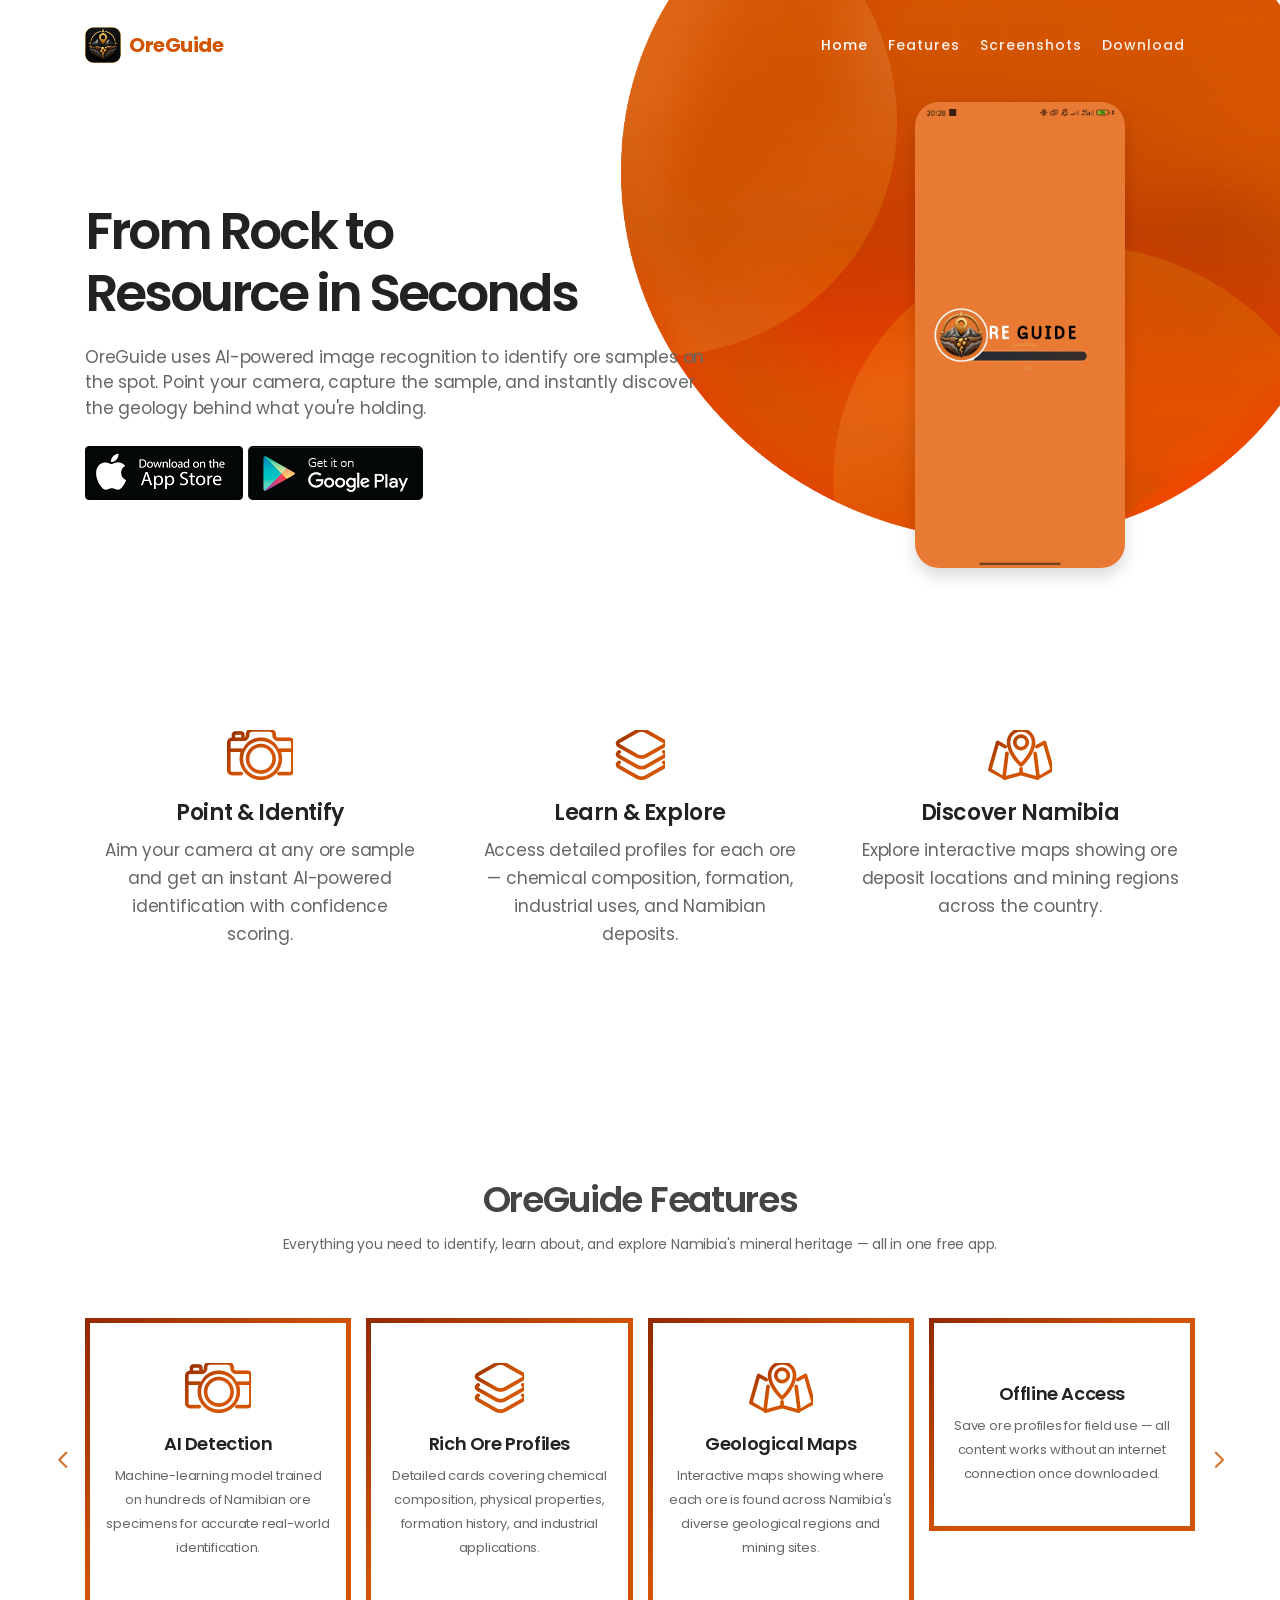
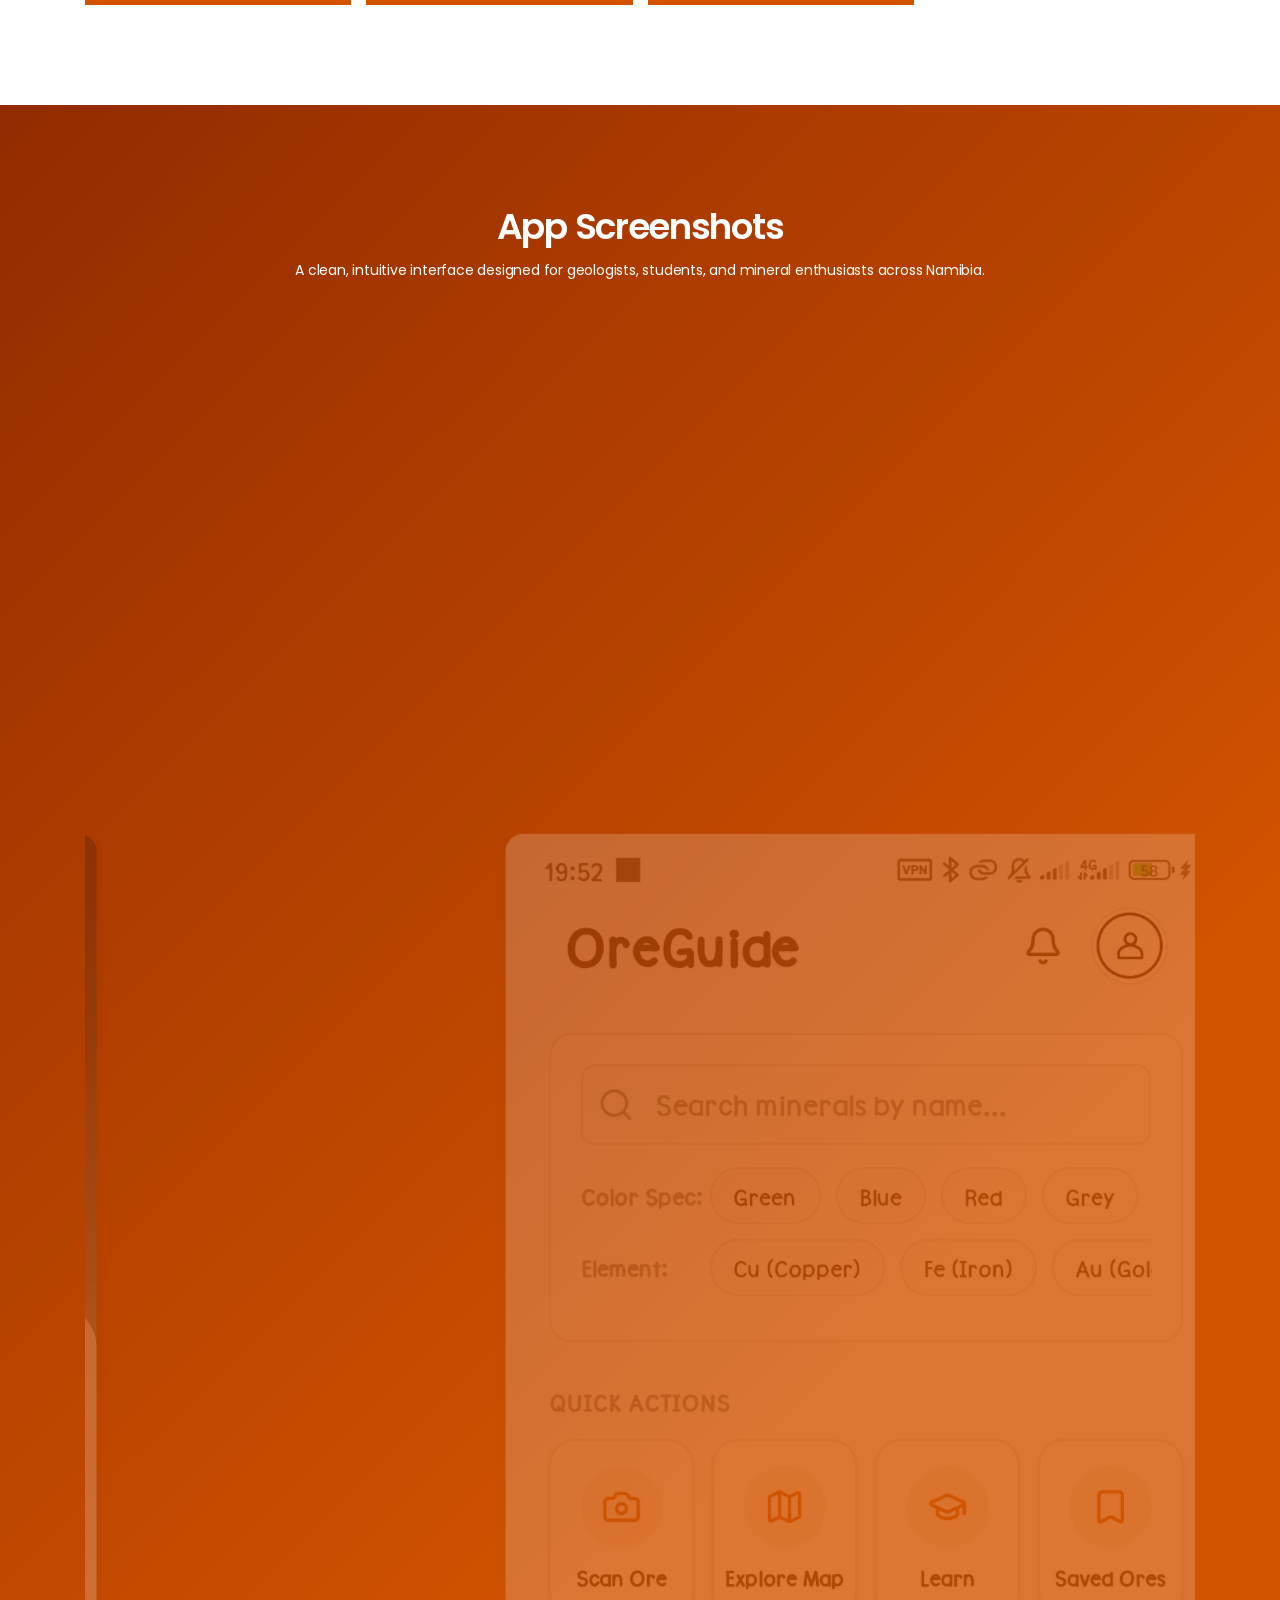
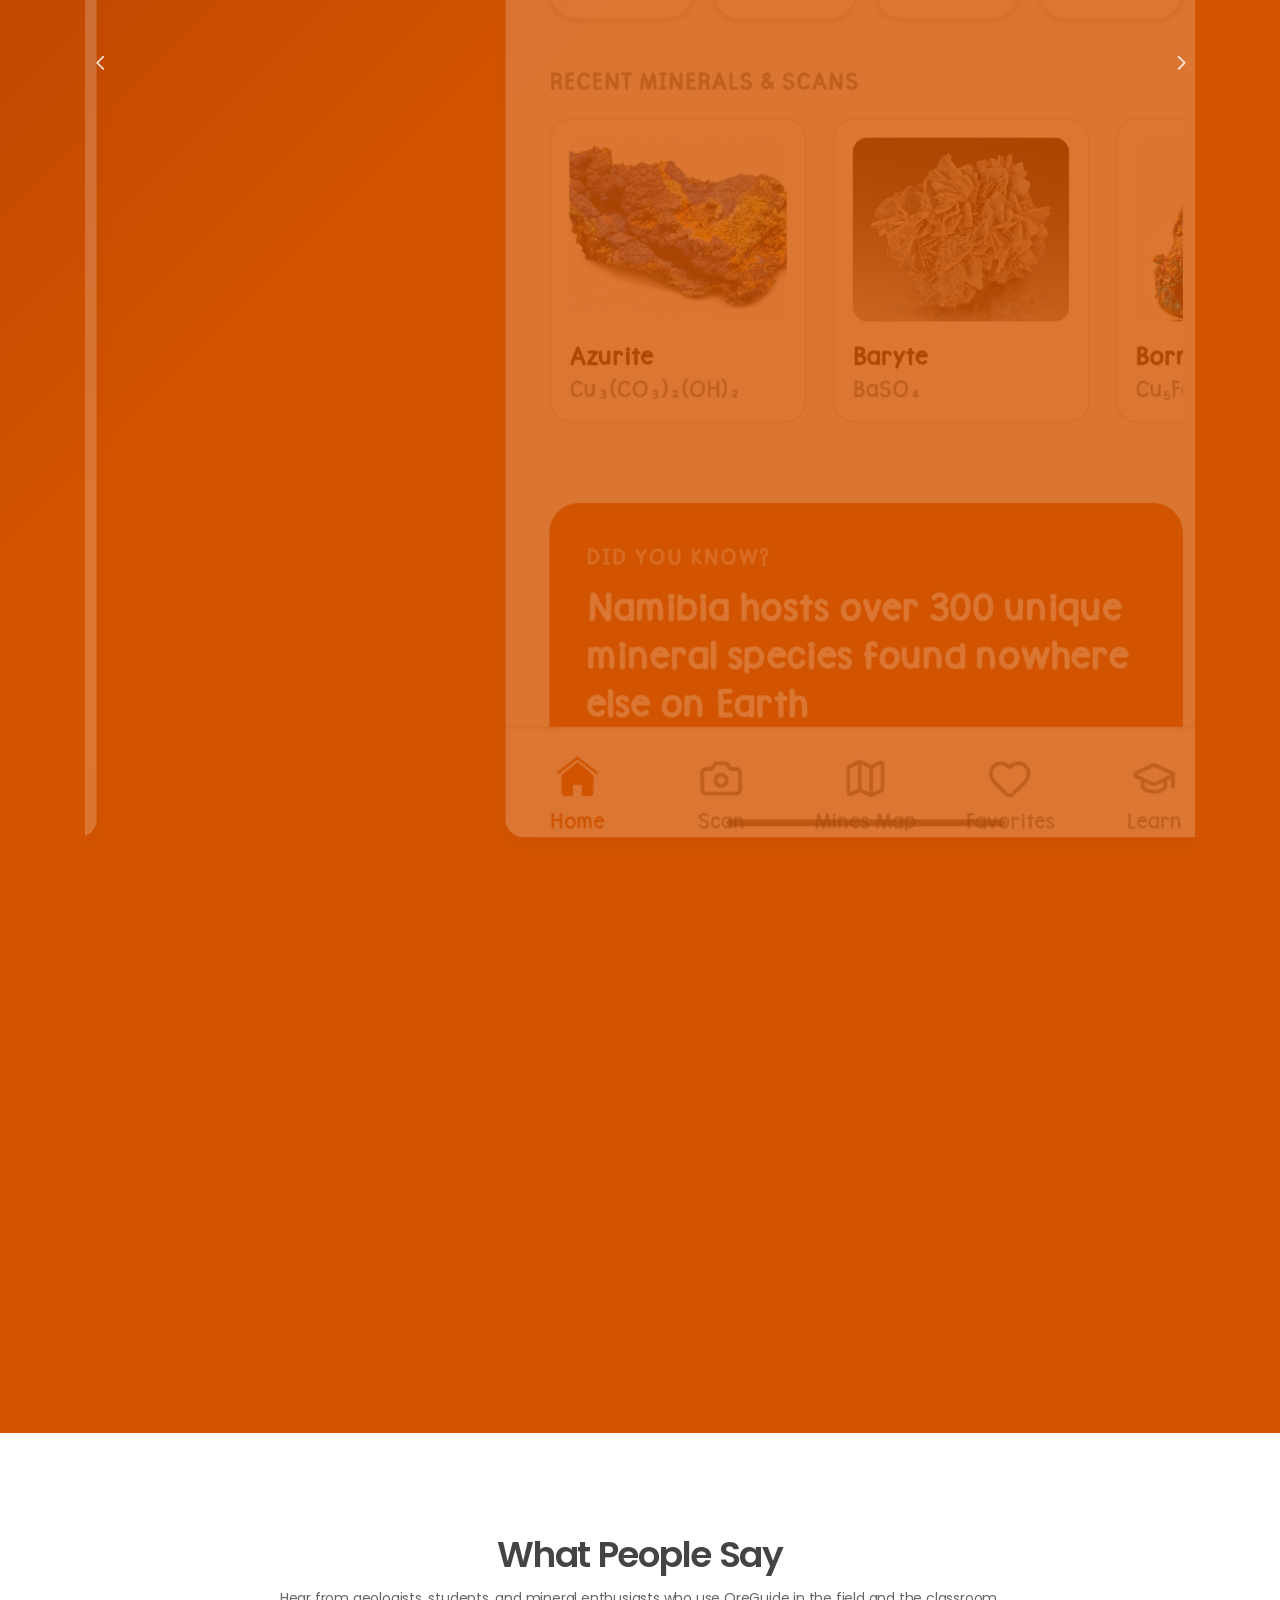
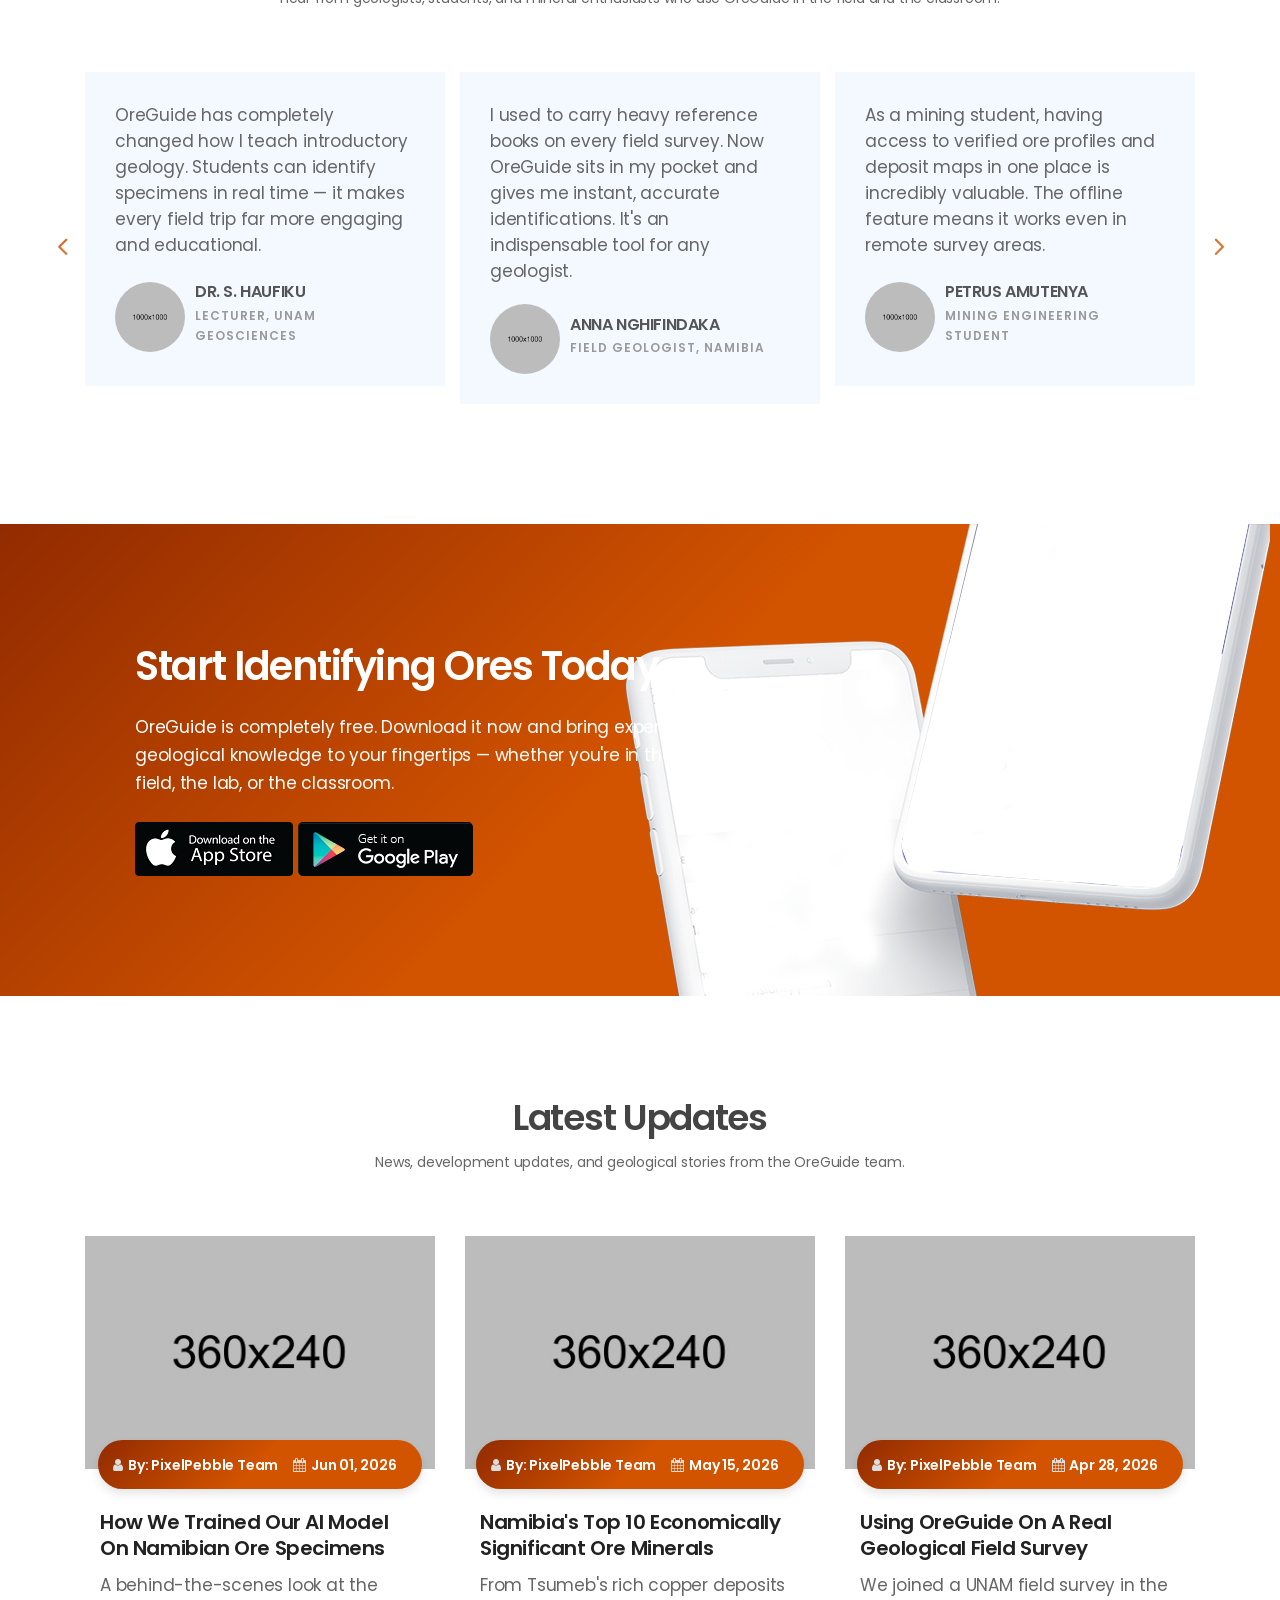
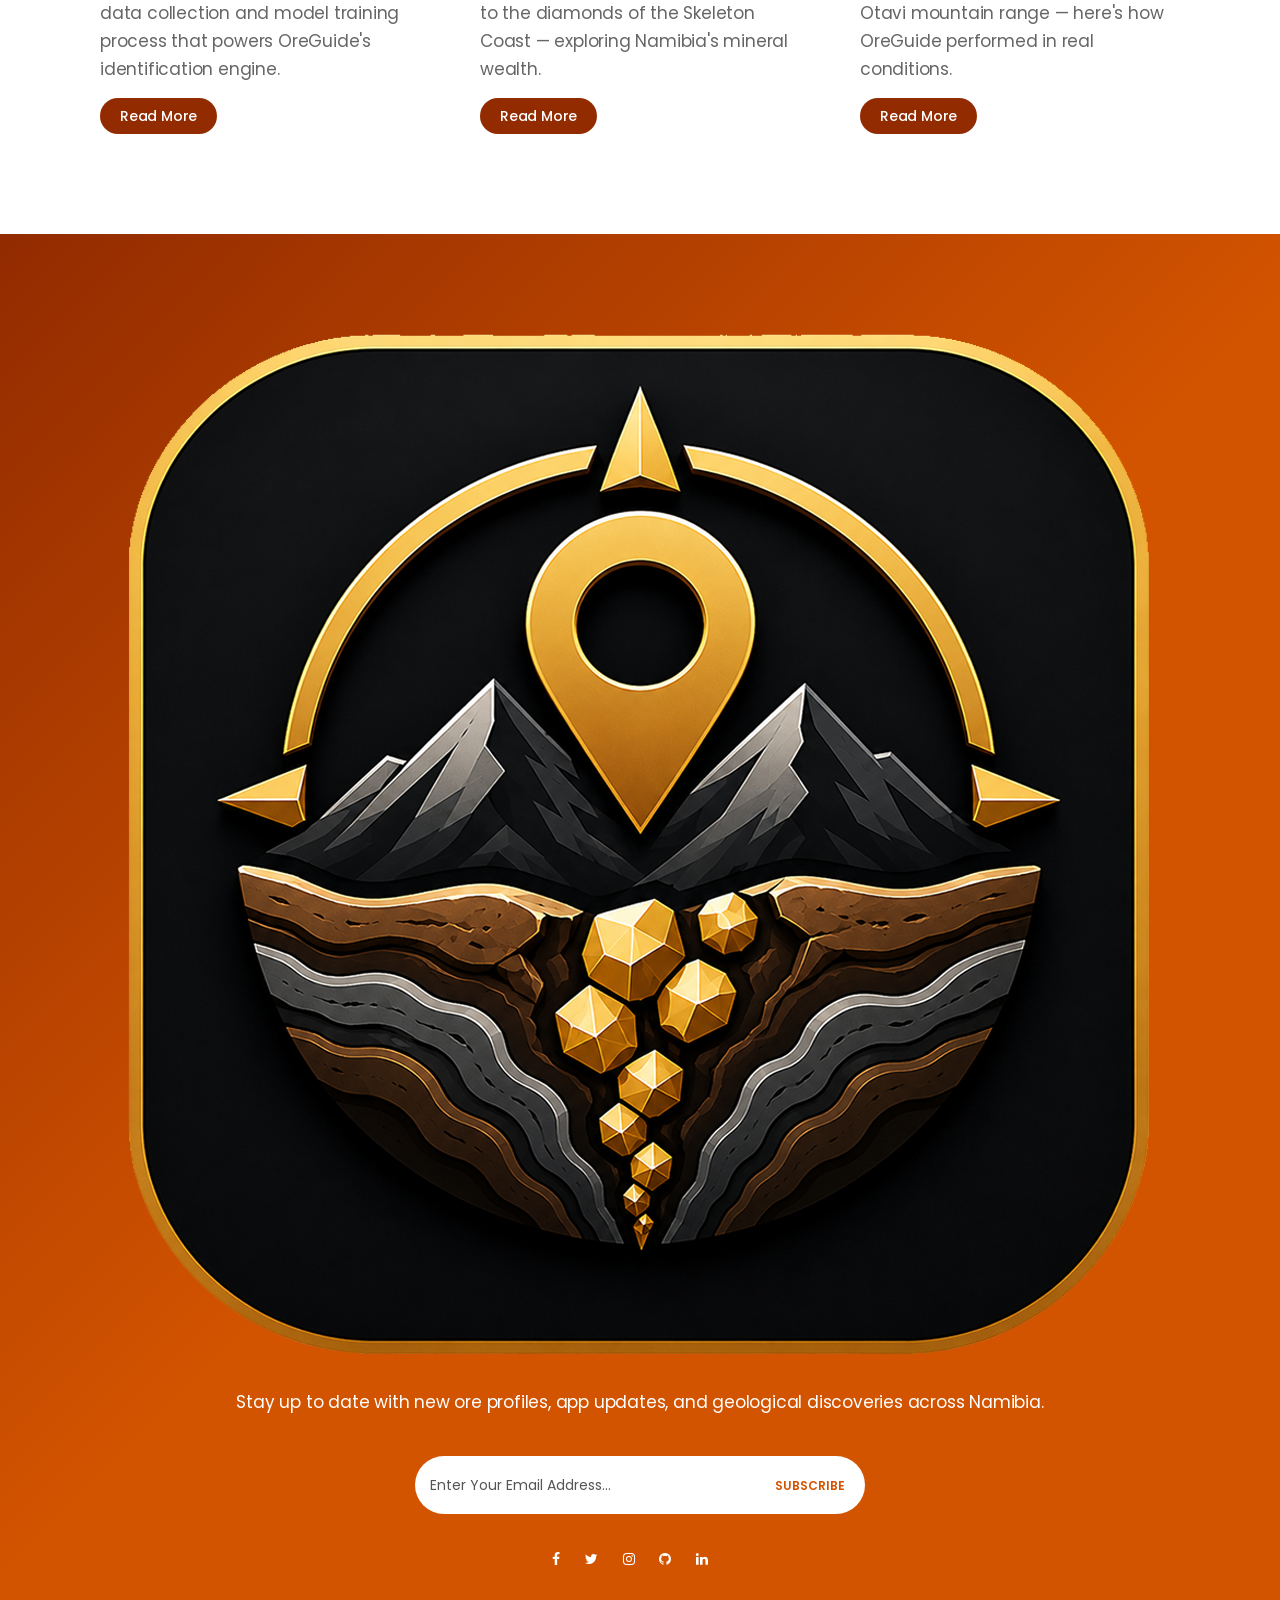
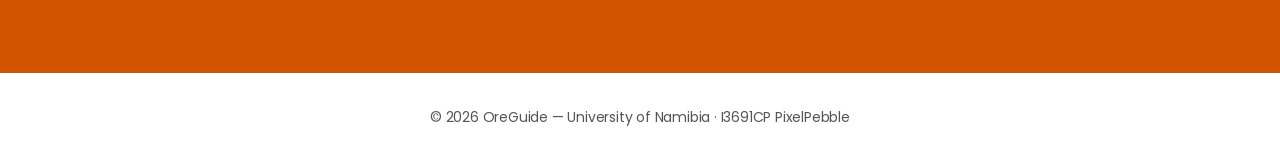
==== public/index.html @ a305ba33 "Went back to previous design" ====
<!doctype html>
<html class="no-js" lang="en"> <head>
        <meta charset="utf-8">
        <meta name="viewport" content="width=device-width, initial-scale=1">
        <meta name="description" content="OreGuide – AI-powered ore identification for Namibia. Point your camera at any rock sample and get an instant identification with rich geological context.">
        <meta name="author" content="PixelPebble – UNAM I3691CP">

        <title>OreGuide | From Rock to Resource in Seconds</title>

        <link rel="shortcut icon" type="image/x-icon" href="img/favicon.png">

        <link rel="stylesheet" href="css/font-awesome.min.css">
        <link rel="stylesheet" href="css/elegant-font-icons.css">
        <link rel="stylesheet" href="css/elegant-line-icons.css">
        <link rel="stylesheet" href="css/bootstrap.min.css">
        <link rel="stylesheet" href="css/venobox/venobox.css">
        <link rel="stylesheet" href="css/slicknav.min.css">
        <link rel="stylesheet" href="css/animate.min.css">
        <link rel="stylesheet" href="css/owl.carousel.css">
        <link rel="stylesheet" href="css/swiper.min.css">
        <link rel="stylesheet" href="css/main.css">
        <link rel="stylesheet" href="css/responsive.css">

       <style>
            /* Logo sizing in navbar */
            .navbar-brand {
                display: inline-flex !important;
                align-items: center;
                white-space: nowrap;
            }
            .navbar-brand .logo-dark,
            .navbar-brand .logo-light {
                height: 36px;
                width: 36px;
                object-fit: cover;
                border-radius: 8px;
                margin-right: 8px;
                vertical-align: middle;
            }
            .brand-name {
                font-size: 20px;
                font-weight: 700;
                letter-spacing: -0.5px;
                vertical-align: middle;
                color: #D35400;
            }
            .navbar-fixed-top .brand-name {
                color: #fff;
            }

            /* --- REPLACE FROM HERE --- */
            /* Responsive Slider Screenshot Constraints */
            .screenshots-section .swiper-container {
                width: 100%;
                margin: 0 auto;
                position: relative;
            }

            /* Mobile View overrides (keeps your mobile layout pristine) */
            @media (max-width: 991px) {
                .screenshots-section .swiper-container {
                    max-width: 260px;
                }
            }

            /* PC/Desktop View updates */
            @media (min-width: 992px) {
                .screenshots-section .swiper-container {
                    max-width: 1140px; /* Allows the carousel to stretch full-width on PC */
                }
                .screenshots-section .mobile-mock {
                    display: none !important; /* Hides the white phone graphic container on PC */
                }
            }

            .screenshots-section .swiper-slide img {
                width: 100% !important;
                height: auto !important;
                object-fit: contain;
                border-radius: 28px;
                box-shadow: 0 12px 24px rgba(0,0,0,0.18);
            }
            /* --- TO HERE --- */
        </style>

        <script src="js/vendor/modernizr-2.8.3-respond-1.4.2.min.js"></script>
    </head>
    <body data-spy="scroll" data-target="#navmenu" data-offset="70">
        <div id="preloader">
            <div class="loader">
                <img src="img/preloader.svg" alt="Loading...">
            </div>
        </div><header id="header" class="header-section">
            <div class="container">
                <nav class="navbar">
                    <a href="#" class="navbar-brand">
                        <img class="logo-dark" src="img/logo-dark.png" alt="OreGuide">
                        <img class="logo-light" src="img/logo-light.png" alt="OreGuide">
                        <span class="brand-name">OreGuide</span>
                    </a>
                    <div class="d-flex menu-wrap">
                       <div id="navmenu" class="mainmenu">
                           <ul class="nav">
                                <li><a data-scroll class="nav-link active" href="#home">Home <span class="sr-only">(current)</span></a></li>
                                <li><a data-scroll class="nav-link" href="#features">Features</a></li>
                                <li><a data-scroll class="nav-link" href="#screenshots">Screenshots</a></li>
                                <li><a data-scroll class="nav-link" href="#download">Download</a></li>
                            </ul>
                       </div>
                    </div>
                </nav>
            </div>
        </header><section id="home" class="hero-section" style="position: relative; overflow: hidden;">
            <div class="container">
                <div class="row align-items-center hero-inner">
                    
                    <div class="col-lg-7 col-md-12">
                        <div class="hero-content">
                            <h1>From Rock to<br>Resource in Seconds</h1>
                            <p>OreGuide uses AI-powered image recognition to identify ore samples on the spot. Point your camera, capture the sample, and instantly discover the geology behind what you're holding.</p>
                            <div class="hero-btn">
                                <a href="#" class="download-btn"><img src="img/appstore.png" alt="Download on the App Store"></a>
                                <a href="#" class="download-btn"><img src="img/playstore.png" alt="Get it on Google Play"></a>
                            </div>
                        </div>
                    </div>

                    <div class="col-lg-4 offset-lg-1 col-md-12 text-center">
                        <div class="hero-image-container" style="margin-top: 15px; margin-bottom: 45px; display: inline-block; width: 100%; max-width: 210px;">
                            <img src="img/splash-page.jpg" alt="OreGuide App Interface" class="img-fluid" style="border-radius: 24px; box-shadow: 0 8px 16px rgba(0,0,0,0.15); width: 100%; height: auto; object-fit: contain;">
                        </div>
                    </div>

                </div>
            </div>
        </section><section class="promo-section padding">
            <div class="container">
                <div class="promo-wrap row">
                    <div class="col-md-4 col-sm-6 sm-padding">
                        <div class="promo-content text-center">
                            <div class="icon"><i class="icon-camera"></i></div>
                            <h3>Point &amp; Identify</h3>
                            <p>Aim your camera at any ore sample and get an instant AI-powered identification with confidence scoring.</p>
                        </div>
                    </div><div class="col-md-4 col-sm-6 sm-padding">
                        <div class="promo-content text-center">
                            <div class="icon"><i class="icon-layers"></i></div>
                            <h3>Learn &amp; Explore</h3>
                            <p>Access detailed profiles for each ore — chemical composition, formation, industrial uses, and Namibian deposits.</p>
                        </div>
                    </div><div class="col-md-4 col-sm-6 sm-padding">
                        <div class="promo-content text-center">
                            <div class="icon"><i class="icon-map"></i></div>
                            <h3>Discover Namibia</h3>
                            <p>Explore interactive maps showing ore deposit locations and mining regions across the country.</p>
                        </div>
                    </div></div>
            </div>
        </section><section id="features" class="feature-section padding">
            <div class="container">
                <div class="section-heading mb-60 text-center">
                    <h2>OreGuide Features</h2>
                    <p>Everything you need to identify, learn about, and explore Namibia's mineral heritage — all in one free app.</p>
                </div>
                <div id="feature-carousel" class="feature-carousel owl-carousel">
                    <div class="feature-item">
                        <div class="feature-content text-center">
                            <div class="icon"><i class="icon-camera"></i></div>
                            <h3>AI Detection</h3>
                            <p>Machine-learning model trained on hundreds of Namibian ore specimens for accurate real-world identification.</p>
                        </div>
                    </div><div class="feature-item">
                        <div class="feature-content text-center">
                            <div class="icon"><i class="icon-layers"></i></div>
                            <h3>Rich Ore Profiles</h3>
                            <p>Detailed cards covering chemical composition, physical properties, formation history, and industrial applications.</p>
                        </div>
                    </div><div class="feature-item">
                        <div class="feature-content text-center">
                            <div class="icon"><i class="icon-map"></i></div>
                            <h3>Geological Maps</h3>
                            <p>Interactive maps showing where each ore is found across Namibia's diverse geological regions and mining sites.</p>
                        </div>
                    </div><div class="feature-item">
                        <div class="feature-content text-center">
                            <div class="icon"><i class="icon-cloud-download"></i></div>
                            <h3>Offline Access</h3>
                            <p>Save ore profiles for field use — all content works without an internet connection once downloaded.</p>
                        </div>
                    </div><div class="feature-item">
                        <div class="feature-content text-center">
                            <div class="icon"><i class="icon-shield"></i></div>
                            <h3>Expert Verified</h3>
                            <p>All geological data reviewed and verified by UNAM geoscience faculty against real field specimens.</p>
                        </div>
                    </div><div class="feature-item">
                        <div class="feature-content text-center">
                            <div class="icon"><i class="icon-heart"></i></div>
                            <h3>Free Forever</h3>
                            <p>OreGuide is completely free to download and use — built for students, geologists, and curious minds alike.</p>
                        </div>
                    </div></div>
            </div>
        </section><section id="screenshots" class="screenshots-section padding">
            <div class="container">
                <div class="section-heading mb-60 text-center">
                    <h2 class="text-white">App Screenshots</h2>
                    <p class="text-white">A clean, intuitive interface designed for geologists, students, and mineral enthusiasts across Namibia.</p>
                </div>
                <div class="swiper-container">
                    <div class="mobile-mock">
                        <div class="screen"></div>
                        <div class="circle"></div>
                    </div>
                    <div class="swiper-wrapper">
                        <div class="swiper-slide">
                            <img class="w-100" src="img/homescreen.jpg" alt="OreGuide – Home Screen">
                        </div>
                        <div class="swiper-slide">
                            <img class="w-100" src="img/scanpage.jpg" alt="OreGuide – Ore Detection">
                        </div>
                        <div class="swiper-slide">
                            <img class="w-100" src="img/quartz-page.jpg" alt="OreGuide – Ore Profile">
                        </div>
                        <div class="swiper-slide">
                            <img class="w-100" src="img/learning-page.jpg" alt="OreGuide – Learning Page">
                        </div>
                        <div class="swiper-slide">
                            <img class="w-100" src="img/map-page.jpg" alt="OreGuide – Map View">
                        </div>
                        <div class="swiper-slide">
                            <img class="w-100" src="img/favourite-page.jpg" alt="OreGuide – Saved Ores">
                        </div>
                        <div class="swiper-slide">
                            <img class="w-100" src="img/scan-resultpage.jpg" alt="OreGuide – Search">
                        </div>
                        <div class="swiper-slide">
                            <img class="w-100" src="img/baryte-page.jpg" alt="OreGuide – Settings">
                        </div>
                    </div>
                    <div class="swiper-next"><i class="arrow_carrot-right"></i></div>
                    <div class="swiper-prev"><i class="arrow_carrot-left"></i></div>
                </div>
            </div>
        </section><section id="reviews" class="testimonial-section padding">
            <div class="container">
                <div class="section-heading mb-60 text-center">
                    <h2>What People Say</h2>
                    <p>Hear from geologists, students, and mineral enthusiasts who use OreGuide in the field and the classroom.</p>
                </div>
                <div id="testimonial-carousel" class="testimonial-carousel owl-carousel">
                    <div class="testimonial-item">
                        <p>OreGuide has completely changed how I teach introductory geology. Students can identify specimens in real time — it makes every field trip far more engaging and educational.</p>
                        <div class="testi-footer">
                            <img src="img/team-1.jpg" alt="profile">
                            <h4>Dr. S. Haufiku<span>Lecturer, UNAM Geosciences</span></h4>
                        </div>
                    </div>
                    <div class="testimonial-item">
                        <p>I used to carry heavy reference books on every field survey. Now OreGuide sits in my pocket and gives me instant, accurate identifications. It's an indispensable tool for any geologist.</p>
                        <div class="testi-footer">
                            <img src="img/team-2.jpg" alt="profile">
                            <h4>Anna Nghifindaka<span>Field Geologist, Namibia</span></h4>
                        </div>
                    </div>
                    <div class="testimonial-item">
                        <p>As a mining student, having access to verified ore profiles and deposit maps in one place is incredibly valuable. The offline feature means it works even in remote survey areas.</p>
                        <div class="testi-footer">
                            <img src="img/team-3.jpg" alt="profile">
                            <h4>Petrus Amutenya<span>Mining Engineering Student</span></h4>
                        </div>
                    </div>
                    <div class="testimonial-item">
                        <p>The AI identification is impressively accurate for Namibian ores specifically. You can see this was built with real local specimens, not just generic datasets — the detail is remarkable.</p>
                        <div class="testi-footer">
                            <img src="img/team-1.jpg" alt="profile">
                            <h4>Maria Shipanga<span>Mineralogist, Tsumeb</span></h4>
                        </div>
                    </div>
                </div>
            </div>
        </section><section id="download" class="download-section padding">
            <div class="container">
                <div class="row">
                    <div class="col-lg-7">
                        <div class="download-content">
                            <h2>Start Identifying Ores Today</h2>
                            <p>OreGuide is completely free. Download it now and bring expert geological knowledge to your fingertips — whether you're in the field, the lab, or the classroom.</p>
                            <a class="download-btn" href="#"><img src="img/appstore.png" alt="Download on the App Store"></a>
                            <a class="download-btn" href="#"><img src="img/playstore.png" alt="Get it on Google Play"></a>
                        </div>
                    </div>
                    <div class="download-mockup"></div>
                </div>
            </div>
        </section><section class="blog-section padding">
            <div class="container">
                <div class="section-heading mb-60 text-center">
                    <h2>Latest Updates</h2>
                    <p>News, development updates, and geological stories from the OreGuide team.</p>
                </div>
                <div class="row">
                    <div class="col-lg-4 col-sm-6 sm-padding">
                        <div class="blog-box">
                            <div class="blog-thumb">
                                <img src="img/blog-1.jpg" alt="OreGuide AI Model">
                                <div class="post-meta">
                                    <div>
                                        <span><i class="fa fa-user"></i>By: PixelPebble Team</span>
                                        <span><i class="fa fa-calendar"></i>Jun 01, 2026</span>
                                    </div>
                                </div>
                            </div>
                            <div class="blog-content">
                                <h3><a href="#">How we trained our AI model on Namibian ore specimens</a></h3>
                                <p>A behind-the-scenes look at the data collection and model training process that powers OreGuide's identification engine.</p>
                                <a href="#" class="read-more">Read More</a>
                            </div>
                        </div>
                    </div><div class="col-lg-4 col-sm-6 sm-padding">
                        <div class="blog-box">
                            <div class="blog-thumb">
                                <img src="img/blog-2.jpg" alt="Namibia Geology">
                                <div class="post-meta">
                                    <div>
                                        <span><i class="fa fa-user"></i>By: PixelPebble Team</span>
                                        <span><i class="fa fa-calendar"></i>May 15, 2026</span>
                                    </div>
                                </div>
                            </div>
                            <div class="blog-content">
                                <h3><a href="#">Namibia's top 10 economically significant ore minerals</a></h3>
                                <p>From Tsumeb's rich copper deposits to the diamonds of the Skeleton Coast — exploring Namibia's mineral wealth.</p>
                                <a href="#" class="read-more">Read More</a>
                            </div>
                        </div>
                    </div><div class="col-lg-4 col-sm-6 sm-padding">
                        <div class="blog-box">
                            <div class="blog-thumb">
                                <img src="img/blog-3.jpg" alt="Field Survey">
                                <div class="post-meta">
                                    <div>
                                        <span><i class="fa fa-user"></i>By: PixelPebble Team</span>
                                        <span><i class="fa fa-calendar"></i>Apr 28, 2026</span>
                                    </div>
                                </div>
                            </div>
                            <div class="blog-content">
                                <h3><a href="#">Using OreGuide on a real geological field survey</a></h3>
                                <p>We joined a UNAM field survey in the Otavi mountain range — here's how OreGuide performed in real conditions.</p>
                                <a href="#" class="read-more">Read More</a>
                            </div>
                        </div>
                    </div></div>
            </div>
        </section><div id="subscribe" class="subscribe-section padding">
            <div class="container text-center">
                <div class="subscribe-content">
                    <img class="logo" src="img/logo-light.png" alt="OreGuide">
                    <p>Stay up to date with new ore profiles, app updates, and geological discoveries across Namibia.</p>
                </div>
                <div class="subscribe-wrap">
                    <form action="#" class="subscribe-form">
                        <input type="email" name="email" id="subs-email" class="form_input" placeholder="Enter Your Email Address...">
                        <button type="submit" class="submit">Subscribe</button>
                        <div class="clearfix"></div>
                        <div id="subscribe-result">
                            <p class="subscription-success"></p>
                            <p class="subscription-error"></p>
                        </div>
                    </form>
                </div><div class="clearfix"></div>
                <ul class="social-link">
                    <li><a href="#"><i class="fa fa-facebook"></i></a></li>
                    <li><a href="#"><i class="fa fa-twitter"></i></a></li>
                    <li><a href="#"><i class="fa fa-instagram"></i></a></li>
                    <li><a href="https://github.com/netti-e/UNAM-I3691CP-PixelPebble-OreGuide" target="_blank"><i class="fa fa-github"></i></a></li>
                    <li><a href="#"><i class="fa fa-linkedin"></i></a></li>
                </ul></div>
        </div><footer class="footer-section align-center">
            <div class="container">
                <p>&copy; 2026 OreGuide &mdash; University of Namibia &middot; I3691CP PixelPebble</p>
            </div>
        </footer><a data-scroll href="#header" id="scroll-to-top"><i class="arrow_carrot-up"></i></a>

        <script src="js/vendor/jquery-1.12.4.min.js"></script>
        <script src="js/vendor/tether.min.js"></script>
        <script src="js/vendor/bootstrap.min.js"></script>
        <script src="js/vendor/jquery.slicknav.min.js"></script>
        <script src="js/vendor/owl.carousel.min.js"></script>
        <script src="js/vendor/swiper.min.js"></script>
        <script src="js/vendor/smooth-scroll.min.js"></script>
        <script src="js/vendor/venobox.min.js"></script>
        <script src="js/vendor/jquery.ajaxchimp.min.js"></script>
        <script src="js/vendor/wow.min.js"></script>
        <script src="js/main.js"></script>

    </body>
</html>
---- public/css/elegant-font-icons.css ----
@font-face {
	font-family: 'ElegantIcons';
	src:url('../fonts/ElegantIcons.eot');
	src:url('../fonts/ElegantIcons.eot?#iefix') format('embedded-opentype'),
		url('../fonts/ElegantIcons.woff') format('woff'),
		url('../fonts/ElegantIcons.ttf') format('truetype'),
		url('../fonts/ElegantIcons.svg#ElegantIcons') format('svg');
	font-weight: normal;
	font-style: normal;
}

/* Use the following CSS code if you want to use data attributes for inserting your icons */
[data-icon]:before {
	font-family: 'ElegantIcons';
	content: attr(data-icon);
	speak: none;
	font-weight: normal;
	font-variant: normal;
	text-transform: none;
	line-height: 1;
	-webkit-font-smoothing: antialiased;
	-moz-osx-font-smoothing: grayscale;
}

/* Use the following CSS code if you want to have a class per icon */
/*
Instead of a list of all class selectors,
you can use the generic selector below, but it's slower:
[class*="your-class-prefix"] {
*/
.arrow_up, .arrow_down, .arrow_left, .arrow_right, .arrow_left-up, .arrow_right-up, .arrow_right-down, .arrow_left-down, .arrow-up-down, .arrow_up-down_alt, .arrow_left-right_alt, .arrow_left-right, .arrow_expand_alt2, .arrow_expand_alt, .arrow_condense, .arrow_expand, .arrow_move, .arrow_carrot-up, .arrow_carrot-down, .arrow_carrot-left, .arrow_carrot-right, .arrow_carrot-2up, .arrow_carrot-2down, .arrow_carrot-2left, .arrow_carrot-2right, .arrow_carrot-up_alt2, .arrow_carrot-down_alt2, .arrow_carrot-left_alt2, .arrow_carrot-right_alt2, .arrow_carrot-2up_alt2, .arrow_carrot-2down_alt2, .arrow_carrot-2left_alt2, .arrow_carrot-2right_alt2, .arrow_triangle-up, .arrow_triangle-down, .arrow_triangle-left, .arrow_triangle-right, .arrow_triangle-up_alt2, .arrow_triangle-down_alt2, .arrow_triangle-left_alt2, .arrow_triangle-right_alt2, .arrow_back, .icon_minus-06, .icon_plus, .icon_close, .icon_check, .icon_minus_alt2, .icon_plus_alt2, .icon_close_alt2, .icon_check_alt2, .icon_zoom-out_alt, .icon_zoom-in_alt, .icon_search, .icon_box-empty, .icon_box-selected, .icon_minus-box, .icon_plus-box, .icon_box-checked, .icon_circle-empty, .icon_circle-slelected, .icon_stop_alt2, .icon_stop, .icon_pause_alt2, .icon_pause, .icon_menu, .icon_menu-square_alt2, .icon_menu-circle_alt2, .icon_ul, .icon_ol, .icon_adjust-horiz, .icon_adjust-vert, .icon_document_alt, .icon_documents_alt, .icon_pencil, .icon_pencil-edit_alt, .icon_pencil-edit, .icon_folder-alt, .icon_folder-open_alt, .icon_folder-add_alt, .icon_info_alt, .icon_error-oct_alt, .icon_error-circle_alt, .icon_error-triangle_alt, .icon_question_alt2, .icon_question, .icon_comment_alt, .icon_chat_alt, .icon_vol-mute_alt, .icon_volume-low_alt, .icon_volume-high_alt, .icon_quotations, .icon_quotations_alt2, .icon_clock_alt, .icon_lock_alt, .icon_lock-open_alt, .icon_key_alt, .icon_cloud_alt, .icon_cloud-upload_alt, .icon_cloud-download_alt, .icon_image, .icon_images, .icon_lightbulb_alt, .icon_gift_alt, .icon_house_alt, .icon_genius, .icon_mobile, .icon_tablet, .icon_laptop, .icon_desktop, .icon_camera_alt, .icon_mail_alt, .icon_cone_alt, .icon_ribbon_alt, .icon_bag_alt, .icon_creditcard, .icon_cart_alt, .icon_paperclip, .icon_tag_alt, .icon_tags_alt, .icon_trash_alt, .icon_cursor_alt, .icon_mic_alt, .icon_compass_alt, .icon_pin_alt, .icon_pushpin_alt, .icon_map_alt, .icon_drawer_alt, .icon_toolbox_alt, .icon_book_alt, .icon_calendar, .icon_film, .icon_table, .icon_contacts_alt, .icon_headphones, .icon_lifesaver, .icon_piechart, .icon_refresh, .icon_link_alt, .icon_link, .icon_loading, .icon_blocked, .icon_archive_alt, .icon_heart_alt, .icon_star_alt, .icon_star-half_alt, .icon_star, .icon_star-half, .icon_tools, .icon_tool, .icon_cog, .icon_cogs, .arrow_up_alt, .arrow_down_alt, .arrow_left_alt, .arrow_right_alt, .arrow_left-up_alt, .arrow_right-up_alt, .arrow_right-down_alt, .arrow_left-down_alt, .arrow_condense_alt, .arrow_expand_alt3, .arrow_carrot_up_alt, .arrow_carrot-down_alt, .arrow_carrot-left_alt, .arrow_carrot-right_alt, .arrow_carrot-2up_alt, .arrow_carrot-2dwnn_alt, .arrow_carrot-2left_alt, .arrow_carrot-2right_alt, .arrow_triangle-up_alt, .arrow_triangle-down_alt, .arrow_triangle-left_alt, .arrow_triangle-right_alt, .icon_minus_alt, .icon_plus_alt, .icon_close_alt, .icon_check_alt, .icon_zoom-out, .icon_zoom-in, .icon_stop_alt, .icon_menu-square_alt, .icon_menu-circle_alt, .icon_document, .icon_documents, .icon_pencil_alt, .icon_folder, .icon_folder-open, .icon_folder-add, .icon_folder_upload, .icon_folder_download, .icon_info, .icon_error-circle, .icon_error-oct, .icon_error-triangle, .icon_question_alt, .icon_comment, .icon_chat, .icon_vol-mute, .icon_volume-low, .icon_volume-high, .icon_quotations_alt, .icon_clock, .icon_lock, .icon_lock-open, .icon_key, .icon_cloud, .icon_cloud-upload, .icon_cloud-download, .icon_lightbulb, .icon_gift, .icon_house, .icon_camera, .icon_mail, .icon_cone, .icon_ribbon, .icon_bag, .icon_cart, .icon_tag, .icon_tags, .icon_trash, .icon_cursor, .icon_mic, .icon_compass, .icon_pin, .icon_pushpin, .icon_map, .icon_drawer, .icon_toolbox, .icon_book, .icon_contacts, .icon_archive, .icon_heart, .icon_profile, .icon_group, .icon_grid-2x2, .icon_grid-3x3, .icon_music, .icon_pause_alt, .icon_phone, .icon_upload, .icon_download, .social_facebook, .social_twitter, .social_pinterest, .social_googleplus, .social_tumblr, .social_tumbleupon, .social_wordpress, .social_instagram, .social_dribbble, .social_vimeo, .social_linkedin, .social_rss, .social_deviantart, .social_share, .social_myspace, .social_skype, .social_youtube, .social_picassa, .social_googledrive, .social_flickr, .social_blogger, .social_spotify, .social_delicious, .social_facebook_circle, .social_twitter_circle, .social_pinterest_circle, .social_googleplus_circle, .social_tumblr_circle, .social_stumbleupon_circle, .social_wordpress_circle, .social_instagram_circle, .social_dribbble_circle, .social_vimeo_circle, .social_linkedin_circle, .social_rss_circle, .social_deviantart_circle, .social_share_circle, .social_myspace_circle, .social_skype_circle, .social_youtube_circle, .social_picassa_circle, .social_googledrive_alt2, .social_flickr_circle, .social_blogger_circle, .social_spotify_circle, .social_delicious_circle, .social_facebook_square, .social_twitter_square, .social_pinterest_square, .social_googleplus_square, .social_tumblr_square, .social_stumbleupon_square, .social_wordpress_square, .social_instagram_square, .social_dribbble_square, .social_vimeo_square, .social_linkedin_square, .social_rss_square, .social_deviantart_square, .social_share_square, .social_myspace_square, .social_skype_square, .social_youtube_square, .social_picassa_square, .social_googledrive_square, .social_flickr_square, .social_blogger_square, .social_spotify_square, .social_delicious_square, .icon_printer, .icon_calulator, .icon_building, .icon_floppy, .icon_drive, .icon_search-2, .icon_id, .icon_id-2, .icon_puzzle, .icon_like, .icon_dislike, .icon_mug, .icon_currency, .icon_wallet, .icon_pens, .icon_easel, .icon_flowchart, .icon_datareport, .icon_briefcase, .icon_shield, .icon_percent, .icon_globe, .icon_globe-2, .icon_target, .icon_hourglass, .icon_balance, .icon_rook, .icon_printer-alt, .icon_calculator_alt, .icon_building_alt, .icon_floppy_alt, .icon_drive_alt, .icon_search_alt, .icon_id_alt, .icon_id-2_alt, .icon_puzzle_alt, .icon_like_alt, .icon_dislike_alt, .icon_mug_alt, .icon_currency_alt, .icon_wallet_alt, .icon_pens_alt, .icon_easel_alt, .icon_flowchart_alt, .icon_datareport_alt, .icon_briefcase_alt, .icon_shield_alt, .icon_percent_alt, .icon_globe_alt, .icon_clipboard {
	font-family: 'ElegantIcons';
	speak: none;
	font-style: normal;
	font-weight: normal;
	font-variant: normal;
	text-transform: none;
	line-height: 1;
	-webkit-font-smoothing: antialiased;
}
.arrow_up:before {
	content: "\21";
}
.arrow_down:before {
	content: "\22";
}
.arrow_left:before {
	content: "\23";
}
.arrow_right:before {
	content: "\24";
}
.arrow_left-up:before {
	content: "\25";
}
.arrow_right-up:before {
	content: "\26";
}
.arrow_right-down:before {
	content: "\27";
}
.arrow_left-down:before {
	content: "\28";
}
.arrow-up-down:before {
	content: "\29";
}
.arrow_up-down_alt:before {
	content: "\2a";
}
.arrow_left-right_alt:before {
	content: "\2b";
}
.arrow_left-right:before {
	content: "\2c";
}
.arrow_expand_alt2:before {
	content: "\2d";
}
.arrow_expand_alt:before {
	content: "\2e";
}
.arrow_condense:before {
	content: "\2f";
}
.arrow_expand:before {
	content: "\30";
}
.arrow_move:before {
	content: "\31";
}
.arrow_carrot-up:before {
	content: "\32";
}
.arrow_carrot-down:before {
	content: "\33";
}
.arrow_carrot-left:before {
	content: "\34";
}
.arrow_carrot-right:before {
	content: "\35";
}
.arrow_carrot-2up:before {
	content: "\36";
}
.arrow_carrot-2down:before {
	content: "\37";
}
.arrow_carrot-2left:before {
	content: "\38";
}
.arrow_carrot-2right:before {
	content: "\39";
}
.arrow_carrot-up_alt2:before {
	content: "\3a";
}
.arrow_carrot-down_alt2:before {
	content: "\3b";
}
.arrow_carrot-left_alt2:before {
	content: "\3c";
}
.arrow_carrot-right_alt2:before {
	content: "\3d";
}
.arrow_carrot-2up_alt2:before {
	content: "\3e";
}
.arrow_carrot-2down_alt2:before {
	content: "\3f";
}
.arrow_carrot-2left_alt2:before {
	content: "\40";
}
.arrow_carrot-2right_alt2:before {
	content: "\41";
}
.arrow_triangle-up:before {
	content: "\42";
}
.arrow_triangle-down:before {
	content: "\43";
}
.arrow_triangle-left:before {
	content: "\44";
}
.arrow_triangle-right:before {
	content: "\45";
}
.arrow_triangle-up_alt2:before {
	content: "\46";
}
.arrow_triangle-down_alt2:before {
	content: "\47";
}
.arrow_triangle-left_alt2:before {
	content: "\48";
}
.arrow_triangle-right_alt2:before {
	content: "\49";
}
.arrow_back:before {
	content: "\4a";
}
.icon_minus-06:before {
	content: "\4b";
}
.icon_plus:before {
	content: "\4c";
}
.icon_close:before {
	content: "\4d";
}
.icon_check:before {
	content: "\4e";
}
.icon_minus_alt2:before {
	content: "\4f";
}
.icon_plus_alt2:before {
	content: "\50";
}
.icon_close_alt2:before {
	content: "\51";
}
.icon_check_alt2:before {
	content: "\52";
}
.icon_zoom-out_alt:before {
	content: "\53";
}
.icon_zoom-in_alt:before {
	content: "\54";
}
.icon_search:before {
	content: "\55";
}
.icon_box-empty:before {
	content: "\56";
}
.icon_box-selected:before {
	content: "\57";
}
.icon_minus-box:before {
	content: "\58";
}
.icon_plus-box:before {
	content: "\59";
}
.icon_box-checked:before {
	content: "\5a";
}
.icon_circle-empty:before {
	content: "\5b";
}
.icon_circle-slelected:before {
	content: "\5c";
}
.icon_stop_alt2:before {
	content: "\5d";
}
.icon_stop:before {
	content: "\5e";
}
.icon_pause_alt2:before {
	content: "\5f";
}
.icon_pause:before {
	content: "\60";
}
.icon_menu:before {
	content: "\61";
}
.icon_menu-square_alt2:before {
	content: "\62";
}
.icon_menu-circle_alt2:before {
	content: "\63";
}
.icon_ul:before {
	content: "\64";
}
.icon_ol:before {
	content: "\65";
}
.icon_adjust-horiz:before {
	content: "\66";
}
.icon_adjust-vert:before {
	content: "\67";
}
.icon_document_alt:before {
	content: "\68";
}
.icon_documents_alt:before {
	content: "\69";
}
.icon_pencil:before {
	content: "\6a";
}
.icon_pencil-edit_alt:before {
	content: "\6b";
}
.icon_pencil-edit:before {
	content: "\6c";
}
.icon_folder-alt:before {
	content: "\6d";
}
.icon_folder-open_alt:before {
	content: "\6e";
}
.icon_folder-add_alt:before {
	content: "\6f";
}
.icon_info_alt:before {
	content: "\70";
}
.icon_error-oct_alt:before {
	content: "\71";
}
.icon_error-circle_alt:before {
	content: "\72";
}
.icon_error-triangle_alt:before {
	content: "\73";
}
.icon_question_alt2:before {
	content: "\74";
}
.icon_question:before {
	content: "\75";
}
.icon_comment_alt:before {
	content: "\76";
}
.icon_chat_alt:before {
	content: "\77";
}
.icon_vol-mute_alt:before {
	content: "\78";
}
.icon_volume-low_alt:before {
	content: "\79";
}
.icon_volume-high_alt:before {
	content: "\7a";
}
.icon_quotations:before {
	content: "\7b";
}
.icon_quotations_alt2:before {
	content: "\7c";
}
.icon_clock_alt:before {
	content: "\7d";
}
.icon_lock_alt:before {
	content: "\7e";
}
.icon_lock-open_alt:before {
	content: "\e000";
}
.icon_key_alt:before {
	content: "\e001";
}
.icon_cloud_alt:before {
	content: "\e002";
}
.icon_cloud-upload_alt:before {
	content: "\e003";
}
.icon_cloud-download_alt:before {
	content: "\e004";
}
.icon_image:before {
	content: "\e005";
}
.icon_images:before {
	content: "\e006";
}
.icon_lightbulb_alt:before {
	content: "\e007";
}
.icon_gift_alt:before {
	content: "\e008";
}
.icon_house_alt:before {
	content: "\e009";
}
.icon_genius:before {
	content: "\e00a";
}
.icon_mobile:before {
	content: "\e00b";
}
.icon_tablet:before {
	content: "\e00c";
}
.icon_laptop:before {
	content: "\e00d";
}
.icon_desktop:before {
	content: "\e00e";
}
.icon_camera_alt:before {
	content: "\e00f";
}
.icon_mail_alt:before {
	content: "\e010";
}
.icon_cone_alt:before {
	content: "\e011";
}
.icon_ribbon_alt:before {
	content: "\e012";
}
.icon_bag_alt:before {
	content: "\e013";
}
.icon_creditcard:before {
	content: "\e014";
}
.icon_cart_alt:before {
	content: "\e015";
}
.icon_paperclip:before {
	content: "\e016";
}
.icon_tag_alt:before {
	content: "\e017";
}
.icon_tags_alt:before {
	content: "\e018";
}
.icon_trash_alt:before {
	content: "\e019";
}
.icon_cursor_alt:before {
	content: "\e01a";
}
.icon_mic_alt:before {
	content: "\e01b";
}
.icon_compass_alt:before {
	content: "\e01c";
}
.icon_pin_alt:before {
	content: "\e01d";
}
.icon_pushpin_alt:before {
	content: "\e01e";
}
.icon_map_alt:before {
	content: "\e01f";
}
.icon_drawer_alt:before {
	content: "\e020";
}
.icon_toolbox_alt:before {
	content: "\e021";
}
.icon_book_alt:before {
	content: "\e022";
}
.icon_calendar:before {
	content: "\e023";
}
.icon_film:before {
	content: "\e024";
}
.icon_table:before {
	content: "\e025";
}
.icon_contacts_alt:before {
	content: "\e026";
}
.icon_headphones:before {
	content: "\e027";
}
.icon_lifesaver:before {
	content: "\e028";
}
.icon_piechart:before {
	content: "\e029";
}
.icon_refresh:before {
	content: "\e02a";
}
.icon_link_alt:before {
	content: "\e02b";
}
.icon_link:before {
	content: "\e02c";
}
.icon_loading:before {
	content: "\e02d";
}
.icon_blocked:before {
	content: "\e02e";
}
.icon_archive_alt:before {
	content: "\e02f";
}
.icon_heart_alt:before {
	content: "\e030";
}
.icon_star_alt:before {
	content: "\e031";
}
.icon_star-half_alt:before {
	content: "\e032";
}
.icon_star:before {
	content: "\e033";
}
.icon_star-half:before {
	content: "\e034";
}
.icon_tools:before {
	content: "\e035";
}
.icon_tool:before {
	content: "\e036";
}
.icon_cog:before {
	content: "\e037";
}
.icon_cogs:before {
	content: "\e038";
}
.arrow_up_alt:before {
	content: "\e039";
}
.arrow_down_alt:before {
	content: "\e03a";
}
.arrow_left_alt:before {
	content: "\e03b";
}
.arrow_right_alt:before {
	content: "\e03c";
}
.arrow_left-up_alt:before {
	content: "\e03d";
}
.arrow_right-up_alt:before {
	content: "\e03e";
}
.arrow_right-down_alt:before {
	content: "\e03f";
}
.arrow_left-down_alt:before {
	content: "\e040";
}
.arrow_condense_alt:before {
	content: "\e041";
}
.arrow_expand_alt3:before {
	content: "\e042";
}
.arrow_carrot_up_alt:before {
	content: "\e043";
}
.arrow_carrot-down_alt:before {
	content: "\e044";
}
.arrow_carrot-left_alt:before {
	content: "\e045";
}
.arrow_carrot-right_alt:before {
	content: "\e046";
}
.arrow_carrot-2up_alt:before {
	content: "\e047";
}
.arrow_carrot-2dwnn_alt:before {
	content: "\e048";
}
.arrow_carrot-2left_alt:before {
	content: "\e049";
}
.arrow_carrot-2right_alt:before {
	content: "\e04a";
}
.arrow_triangle-up_alt:before {
	content: "\e04b";
}
.arrow_triangle-down_alt:before {
	content: "\e04c";
}
.arrow_triangle-left_alt:before {
	content: "\e04d";
}
.arrow_triangle-right_alt:before {
	content: "\e04e";
}
.icon_minus_alt:before {
	content: "\e04f";
}
.icon_plus_alt:before {
	content: "\e050";
}
.icon_close_alt:before {
	content: "\e051";
}
.icon_check_alt:before {
	content: "\e052";
}
.icon_zoom-out:before {
	content: "\e053";
}
.icon_zoom-in:before {
	content: "\e054";
}
.icon_stop_alt:before {
	content: "\e055";
}
.icon_menu-square_alt:before {
	content: "\e056";
}
.icon_menu-circle_alt:before {
	content: "\e057";
}
.icon_document:before {
	content: "\e058";
}
.icon_documents:before {
	content: "\e059";
}
.icon_pencil_alt:before {
	content: "\e05a";
}
.icon_folder:before {
	content: "\e05b";
}
.icon_folder-open:before {
	content: "\e05c";
}
.icon_folder-add:before {
	content: "\e05d";
}
.icon_folder_upload:before {
	content: "\e05e";
}
.icon_folder_download:before {
	content: "\e05f";
}
.icon_info:before {
	content: "\e060";
}
.icon_error-circle:before {
	content: "\e061";
}
.icon_error-oct:before {
	content: "\e062";
}
.icon_error-triangle:before {
	content: "\e063";
}
.icon_question_alt:before {
	content: "\e064";
}
.icon_comment:before {
	content: "\e065";
}
.icon_chat:before {
	content: "\e066";
}
.icon_vol-mute:before {
	content: "\e067";
}
.icon_volume-low:before {
	content: "\e068";
}
.icon_volume-high:before {
	content: "\e069";
}
.icon_quotations_alt:before {
	content: "\e06a";
}
.icon_clock:before {
	content: "\e06b";
}
.icon_lock:before {
	content: "\e06c";
}
.icon_lock-open:before {
	content: "\e06d";
}
.icon_key:before {
	content: "\e06e";
}
.icon_cloud:before {
	content: "\e06f";
}
.icon_cloud-upload:before {
	content: "\e070";
}
.icon_cloud-download:before {
	content: "\e071";
}
.icon_lightbulb:before {
	content: "\e072";
}
.icon_gift:before {
	content: "\e073";
}
.icon_house:before {
	content: "\e074";
}
.icon_camera:before {
	content: "\e075";
}
.icon_mail:before {
	content: "\e076";
}
.icon_cone:before {
	content: "\e077";
}
.icon_ribbon:before {
	content: "\e078";
}
.icon_bag:before {
	content: "\e079";
}
.icon_cart:before {
	content: "\e07a";
}
.icon_tag:before {
	content: "\e07b";
}
.icon_tags:before {
	content: "\e07c";
}
.icon_trash:before {
	content: "\e07d";
}
.icon_cursor:before {
	content: "\e07e";
}
.icon_mic:before {
	content: "\e07f";
}
.icon_compass:before {
	content: "\e080";
}
.icon_pin:before {
	content: "\e081";
}
.icon_pushpin:before {
	content: "\e082";
}
.icon_map:before {
	content: "\e083";
}
.icon_drawer:before {
	content: "\e084";
}
.icon_toolbox:before {
	content: "\e085";
}
.icon_book:before {
	content: "\e086";
}
.icon_contacts:before {
	content: "\e087";
}
.icon_archive:before {
	content: "\e088";
}
.icon_heart:before {
	content: "\e089";
}
.icon_profile:before {
	content: "\e08a";
}
.icon_group:before {
	content: "\e08b";
}
.icon_grid-2x2:before {
	content: "\e08c";
}
.icon_grid-3x3:before {
	content: "\e08d";
}
.icon_music:before {
	content: "\e08e";
}
.icon_pause_alt:before {
	content: "\e08f";
}
.icon_phone:before {
	content: "\e090";
}
.icon_upload:before {
	content: "\e091";
}
.icon_download:before {
	content: "\e092";
}
.social_facebook:before {
	content: "\e093";
}
.social_twitter:before {
	content: "\e094";
}
.social_pinterest:before {
	content: "\e095";
}
.social_googleplus:before {
	content: "\e096";
}
.social_tumblr:before {
	content: "\e097";
}
.social_tumbleupon:before {
	content: "\e098";
}
.social_wordpress:before {
	content: "\e099";
}
.social_instagram:before {
	content: "\e09a";
}
.social_dribbble:before {
	content: "\e09b";
}
.social_vimeo:before {
	content: "\e09c";
}
.social_linkedin:before {
	content: "\e09d";
}
.social_rss:before {
	content: "\e09e";
}
.social_deviantart:before {
	content: "\e09f";
}
.social_share:before {
	content: "\e0a0";
}
.social_myspace:before {
	content: "\e0a1";
}
.social_skype:before {
	content: "\e0a2";
}
.social_youtube:before {
	content: "\e0a3";
}
.social_picassa:before {
	content: "\e0a4";
}
.social_googledrive:before {
	content: "\e0a5";
}
.social_flickr:before {
	content: "\e0a6";
}
.social_blogger:before {
	content: "\e0a7";
}
.social_spotify:before {
	content: "\e0a8";
}
.social_delicious:before {
	content: "\e0a9";
}
.social_facebook_circle:before {
	content: "\e0aa";
}
.social_twitter_circle:before {
	content: "\e0ab";
}
.social_pinterest_circle:before {
	content: "\e0ac";
}
.social_googleplus_circle:before {
	content: "\e0ad";
}
.social_tumblr_circle:before {
	content: "\e0ae";
}
.social_stumbleupon_circle:before {
	content: "\e0af";
}
.social_wordpress_circle:before {
	content: "\e0b0";
}
.social_instagram_circle:before {
	content: "\e0b1";
}
.social_dribbble_circle:before {
	content: "\e0b2";
}
.social_vimeo_circle:before {
	content: "\e0b3";
}
.social_linkedin_circle:before {
	content: "\e0b4";
}
.social_rss_circle:before {
	content: "\e0b5";
}
.social_deviantart_circle:before {
	content: "\e0b6";
}
.social_share_circle:before {
	content: "\e0b7";
}
.social_myspace_circle:before {
	content: "\e0b8";
}
.social_skype_circle:before {
	content: "\e0b9";
}
.social_youtube_circle:before {
	content: "\e0ba";
}
.social_picassa_circle:before {
	content: "\e0bb";
}
.social_googledrive_alt2:before {
	content: "\e0bc";
}
.social_flickr_circle:before {
	content: "\e0bd";
}
.social_blogger_circle:before {
	content: "\e0be";
}
.social_spotify_circle:before {
	content: "\e0bf";
}
.social_delicious_circle:before {
	content: "\e0c0";
}
.social_facebook_square:before {
	content: "\e0c1";
}
.social_twitter_square:before {
	content: "\e0c2";
}
.social_pinterest_square:before {
	content: "\e0c3";
}
.social_googleplus_square:before {
	content: "\e0c4";
}
.social_tumblr_square:before {
	content: "\e0c5";
}
.social_stumbleupon_square:before {
	content: "\e0c6";
}
.social_wordpress_square:before {
	content: "\e0c7";
}
.social_instagram_square:before {
	content: "\e0c8";
}
.social_dribbble_square:before {
	content: "\e0c9";
}
.social_vimeo_square:before {
	content: "\e0ca";
}
.social_linkedin_square:before {
	content: "\e0cb";
}
.social_rss_square:before {
	content: "\e0cc";
}
.social_deviantart_square:before {
	content: "\e0cd";
}
.social_share_square:before {
	content: "\e0ce";
}
.social_myspace_square:before {
	content: "\e0cf";
}
.social_skype_square:before {
	content: "\e0d0";
}
.social_youtube_square:before {
	content: "\e0d1";
}
.social_picassa_square:before {
	content: "\e0d2";
}
.social_googledrive_square:before {
	content: "\e0d3";
}
.social_flickr_square:before {
	content: "\e0d4";
}
.social_blogger_square:before {
	content: "\e0d5";
}
.social_spotify_square:before {
	content: "\e0d6";
}
.social_delicious_square:before {
	content: "\e0d7";
}
.icon_printer:before {
	content: "\e103";
}
.icon_calulator:before {
	content: "\e0ee";
}
.icon_building:before {
	content: "\e0ef";
}
.icon_floppy:before {
	content: "\e0e8";
}
.icon_drive:before {
	content: "\e0ea";
}
.icon_search-2:before {
	content: "\e101";
}
.icon_id:before {
	content: "\e107";
}
.icon_id-2:before {
	content: "\e108";
}
.icon_puzzle:before {
	content: "\e102";
}
.icon_like:before {
	content: "\e106";
}
.icon_dislike:before {
	content: "\e0eb";
}
.icon_mug:before {
	content: "\e105";
}
.icon_currency:before {
	content: "\e0ed";
}
.icon_wallet:before {
	content: "\e100";
}
.icon_pens:before {
	content: "\e104";
}
.icon_easel:before {
	content: "\e0e9";
}
.icon_flowchart:before {
	content: "\e109";
}
.icon_datareport:before {
	content: "\e0ec";
}
.icon_briefcase:before {
	content: "\e0fe";
}
.icon_shield:before {
	content: "\e0f6";
}
.icon_percent:before {
	content: "\e0fb";
}
.icon_globe:before {
	content: "\e0e2";
}
.icon_globe-2:before {
	content: "\e0e3";
}
.icon_target:before {
	content: "\e0f5";
}
.icon_hourglass:before {
	content: "\e0e1";
}
.icon_balance:before {
	content: "\e0ff";
}
.icon_rook:before {
	content: "\e0f8";
}
.icon_printer-alt:before {
	content: "\e0fa";
}
.icon_calculator_alt:before {
	content: "\e0e7";
}
.icon_building_alt:before {
	content: "\e0fd";
}
.icon_floppy_alt:before {
	content: "\e0e4";
}
.icon_drive_alt:before {
	content: "\e0e5";
}
.icon_search_alt:before {
	content: "\e0f7";
}
.icon_id_alt:before {
	content: "\e0e0";
}
.icon_id-2_alt:before {
	content: "\e0fc";
}
.icon_puzzle_alt:before {
	content: "\e0f9";
}
.icon_like_alt:before {
	content: "\e0dd";
}
.icon_dislike_alt:before {
	content: "\e0f1";
}
.icon_mug_alt:before {
	content: "\e0dc";
}
.icon_currency_alt:before {
	content: "\e0f3";
}
.icon_wallet_alt:before {
	content: "\e0d8";
}
.icon_pens_alt:before {
	content: "\e0db";
}
.icon_easel_alt:before {
	content: "\e0f0";
}
.icon_flowchart_alt:before {
	content: "\e0df";
}
.icon_datareport_alt:before {
	content: "\e0f2";
}
.icon_briefcase_alt:before {
	content: "\e0f4";
}
.icon_shield_alt:before {
	content: "\e0d9";
}
.icon_percent_alt:before {
	content: "\e0da";
}
.icon_globe_alt:before {
	content: "\e0de";
}
.icon_clipboard:before {
	content: "\e0e6";
}


	.glyph {
		float: left;
		text-align: center;
		padding: .75em;
		margin: .4em 1.5em .75em 0;
		width: 6em;
text-shadow: none;
	}
        .glyph_big {
        font-size: 128px;
        color: #59c5dc;
        float: left;
        margin-right: 20px;
        }

        .glyph div { padding-bottom: 10px;}

	.glyph input {
		font-family: consolas, monospace;
		font-size: 12px;
		width: 100%;
		text-align: center;
		border: 0;
		box-shadow: 0 0 0 1px #ccc;
		padding: .2em;
                -moz-border-radius: 5px;
                -webkit-border-radius: 5px;
	}
	.centered {
		margin-left: auto;
		margin-right: auto;
	}
	.glyph .fs1 {
		font-size: 2em;
	}
---- public/css/elegant-line-icons.css ----
@font-face {
	font-family: 'et-line';
	src:url('../fonts/et-line.eot');
	src:url('../fonts/et-line.eot?#iefix') format('embedded-opentype'),
		url('../fonts/et-line.woff') format('woff'),
		url('../fonts/et-line.ttf') format('truetype'),
		url('../fonts/et-line.svg#et-line') format('svg');
	font-weight: normal;
	font-style: normal;
}

/* Use the following CSS code if you want to use data attributes for inserting your icons */
[data-icon]:before {
	font-family: 'et-line';
	content: attr(data-icon);
	speak: none;
	font-weight: normal;
	font-variant: normal;
	text-transform: none;
	line-height: 1;
	-webkit-font-smoothing: antialiased;
	-moz-osx-font-smoothing: grayscale;
	display:inline-block;
}

/* Use the following CSS code if you want to have a class per icon */
/*
Instead of a list of all class selectors,
you can use the generic selector below, but it's slower:
[class*="icon-"] {
*/
.icon-mobile, .icon-laptop, .icon-desktop, .icon-tablet, .icon-phone, .icon-document, .icon-documents, .icon-search, .icon-clipboard, .icon-newspaper, .icon-notebook, .icon-book-open, .icon-browser, .icon-calendar, .icon-presentation, .icon-picture, .icon-pictures, .icon-video, .icon-camera, .icon-printer, .icon-toolbox, .icon-briefcase, .icon-wallet, .icon-gift, .icon-bargraph, .icon-grid, .icon-expand, .icon-focus, .icon-edit, .icon-adjustments, .icon-ribbon, .icon-hourglass, .icon-lock, .icon-megaphone, .icon-shield, .icon-trophy, .icon-flag, .icon-map, .icon-puzzle, .icon-basket, .icon-envelope, .icon-streetsign, .icon-telescope, .icon-gears, .icon-key, .icon-paperclip, .icon-attachment, .icon-pricetags, .icon-lightbulb, .icon-layers, .icon-pencil, .icon-tools, .icon-tools-2, .icon-scissors, .icon-paintbrush, .icon-magnifying-glass, .icon-circle-compass, .icon-linegraph, .icon-mic, .icon-strategy, .icon-beaker, .icon-caution, .icon-recycle, .icon-anchor, .icon-profile-male, .icon-profile-female, .icon-bike, .icon-wine, .icon-hotairballoon, .icon-globe, .icon-genius, .icon-map-pin, .icon-dial, .icon-chat, .icon-heart, .icon-cloud, .icon-upload, .icon-download, .icon-target, .icon-hazardous, .icon-piechart, .icon-speedometer, .icon-global, .icon-compass, .icon-lifesaver, .icon-clock, .icon-aperture, .icon-quote, .icon-scope, .icon-alarmclock, .icon-refresh, .icon-happy, .icon-sad, .icon-facebook, .icon-twitter, .icon-googleplus, .icon-rss, .icon-tumblr, .icon-linkedin, .icon-dribbble {
	font-family: 'et-line';
	speak: none;
	font-style: normal;
	font-weight: normal;
	font-variant: normal;
	text-transform: none;
	line-height: 1;
	-webkit-font-smoothing: antialiased;
	-moz-osx-font-smoothing: grayscale;
	display:inline-block;
}
.icon-mobile:before {
	content: "\e000";
}
.icon-laptop:before {
	content: "\e001";
}
.icon-desktop:before {
	content: "\e002";
}
.icon-tablet:before {
	content: "\e003";
}
.icon-phone:before {
	content: "\e004";
}
.icon-document:before {
	content: "\e005";
}
.icon-documents:before {
	content: "\e006";
}
.icon-search:before {
	content: "\e007";
}
.icon-clipboard:before {
	content: "\e008";
}
.icon-newspaper:before {
	content: "\e009";
}
.icon-notebook:before {
	content: "\e00a";
}
.icon-book-open:before {
	content: "\e00b";
}
.icon-browser:before {
	content: "\e00c";
}
.icon-calendar:before {
	content: "\e00d";
}
.icon-presentation:before {
	content: "\e00e";
}
.icon-picture:before {
	content: "\e00f";
}
.icon-pictures:before {
	content: "\e010";
}
.icon-video:before {
	content: "\e011";
}
.icon-camera:before {
	content: "\e012";
}
.icon-printer:before {
	content: "\e013";
}
.icon-toolbox:before {
	content: "\e014";
}
.icon-briefcase:before {
	content: "\e015";
}
.icon-wallet:before {
	content: "\e016";
}
.icon-gift:before {
	content: "\e017";
}
.icon-bargraph:before {
	content: "\e018";
}
.icon-grid:before {
	content: "\e019";
}
.icon-expand:before {
	content: "\e01a";
}
.icon-focus:before {
	content: "\e01b";
}
.icon-edit:before {
	content: "\e01c";
}
.icon-adjustments:before {
	content: "\e01d";
}
.icon-ribbon:before {
	content: "\e01e";
}
.icon-hourglass:before {
	content: "\e01f";
}
.icon-lock:before {
	content: "\e020";
}
.icon-megaphone:before {
	content: "\e021";
}
.icon-shield:before {
	content: "\e022";
}
.icon-trophy:before {
	content: "\e023";
}
.icon-flag:before {
	content: "\e024";
}
.icon-map:before {
	content: "\e025";
}
.icon-puzzle:before {
	content: "\e026";
}
.icon-basket:before {
	content: "\e027";
}
.icon-envelope:before {
	content: "\e028";
}
.icon-streetsign:before {
	content: "\e029";
}
.icon-telescope:before {
	content: "\e02a";
}
.icon-gears:before {
	content: "\e02b";
}
.icon-key:before {
	content: "\e02c";
}
.icon-paperclip:before {
	content: "\e02d";
}
.icon-attachment:before {
	content: "\e02e";
}
.icon-pricetags:before {
	content: "\e02f";
}
.icon-lightbulb:before {
	content: "\e030";
}
.icon-layers:before {
	content: "\e031";
}
.icon-pencil:before {
	content: "\e032";
}
.icon-tools:before {
	content: "\e033";
}
.icon-tools-2:before {
	content: "\e034";
}
.icon-scissors:before {
	content: "\e035";
}
.icon-paintbrush:before {
	content: "\e036";
}
.icon-magnifying-glass:before {
	content: "\e037";
}
.icon-circle-compass:before {
	content: "\e038";
}
.icon-linegraph:before {
	content: "\e039";
}
.icon-mic:before {
	content: "\e03a";
}
.icon-strategy:before {
	content: "\e03b";
}
.icon-beaker:before {
	content: "\e03c";
}
.icon-caution:before {
	content: "\e03d";
}
.icon-recycle:before {
	content: "\e03e";
}
.icon-anchor:before {
	content: "\e03f";
}
.icon-profile-male:before {
	content: "\e040";
}
.icon-profile-female:before {
	content: "\e041";
}
.icon-bike:before {
	content: "\e042";
}
.icon-wine:before {
	content: "\e043";
}
.icon-hotairballoon:before {
	content: "\e044";
}
.icon-globe:before {
	content: "\e045";
}
.icon-genius:before {
	content: "\e046";
}
.icon-map-pin:before {
	content: "\e047";
}
.icon-dial:before {
	content: "\e048";
}
.icon-chat:before {
	content: "\e049";
}
.icon-heart:before {
	content: "\e04a";
}
.icon-cloud:before {
	content: "\e04b";
}
.icon-upload:before {
	content: "\e04c";
}
.icon-download:before {
	content: "\e04d";
}
.icon-target:before {
	content: "\e04e";
}
.icon-hazardous:before {
	content: "\e04f";
}
.icon-piechart:before {
	content: "\e050";
}
.icon-speedometer:before {
	content: "\e051";
}
.icon-global:before {
	content: "\e052";
}
.icon-compass:before {
	content: "\e053";
}
.icon-lifesaver:before {
	content: "\e054";
}
.icon-clock:before {
	content: "\e055";
}
.icon-aperture:before {
	content: "\e056";
}
.icon-quote:before {
	content: "\e057";
}
.icon-scope:before {
	content: "\e058";
}
.icon-alarmclock:before {
	content: "\e059";
}
.icon-refresh:before {
	content: "\e05a";
}
.icon-happy:before {
	content: "\e05b";
}
.icon-sad:before {
	content: "\e05c";
}
.icon-facebook:before {
	content: "\e05d";
}
.icon-twitter:before {
	content: "\e05e";
}
.icon-googleplus:before {
	content: "\e05f";
}
.icon-rss:before {
	content: "\e060";
}
.icon-tumblr:before {
	content: "\e061";
}
.icon-linkedin:before {
	content: "\e062";
}
.icon-dribbble:before {
	content: "\e063";
}
---- public/css/venobox/venobox.css ----
/* ------ venobox.css --------*/
.vbox-overlay *, .vbox-overlay *:before, .vbox-overlay *:after{
    -webkit-backface-visibility: hidden;
    -webkit-box-sizing:border-box;
    -moz-box-sizing:border-box;
    box-sizing:border-box;

}
.vbox-overlay{
    display: -webkit-flex;
    display: flex;
    -webkit-flex-direction: column;
    flex-direction: column;
    -webkit-justify-content: center;
    justify-content: center;
    -webkit-align-items: center;
    align-items: center;
    position: fixed;
    left: 0;
    top: 0;
    bottom: 0;
    right: 0;
    z-index: 1040;
    -webkit-transform:translateZ(1000px);
    transform: translateZ(1000px);
    transform-style: preserve-3d;
}

/* ----- navigation ----- */
.vbox-title{
    width: 100%;
    height: 40px;
    float: left;
    text-align: center;
    line-height: 28px;
    font-size: 12px;
    padding: 6px 40px;
    overflow: hidden;
    position: fixed;
    display: none;
    left: 0;
    z-index: 1050;
}
.vbox-close{
    cursor: pointer;
    position: fixed;
    top: -1px;
    right: 0;
    width: 50px;
    height: 40px;
    padding: 6px;
    display: block;
    background-position:10px center;
    overflow: hidden;
    font-size: 24px;
    line-height: 1;
    text-align: center;
    z-index: 1050;
}
.vbox-num{
    cursor: pointer;
    position: fixed;
    left: 0;
    height: 40px;
    display: block;
    overflow: hidden;
    line-height: 28px;
    font-size: 12px;
    padding: 6px 10px;
    display: none;
    z-index: 1050;
}
/* ----- navigation ARROWS ----- */
.vbox-next, .vbox-prev{
    position: fixed;
    top: 50%;
    margin-top: -15px;
    overflow: hidden;
    cursor: pointer;
    display: block;
    width: 45px;
    height: 45px;
    z-index: 1050;
}
.vbox-next span, .vbox-prev span{
    position: relative;
    width: 20px;
    height: 20px;
    border: 2px solid transparent;
    border-top-color: #B6B6B6;
    border-right-color: #B6B6B6;
    text-indent: -100px;
    position: absolute;
    top: 8px;
    display: block;
}
.vbox-prev{
    left: 15px;
}
.vbox-next{
    right: 15px;
}
.vbox-prev span{
    left: 10px;
    -ms-transform: rotate(-135deg);
    -webkit-transform: rotate(-135deg);
    transform: rotate(-135deg);
}
.vbox-next span{
    -ms-transform: rotate(45deg);
    -webkit-transform: rotate(45deg);
    transform: rotate(45deg);
    right: 10px;
}
/* ------- inline window ------ */
.vbox-inline{
    width: 420px;
    height: 315px;
    height: 70vh;
    padding: 10px;
    background: #fff;
    margin: 0 auto;
    overflow: auto;
    text-align: left;
}
/* ------- Video & iFrames window ------ */
.venoframe{
    max-width: 100%;
    width: 100%;
    border: none;
    width: 100%;
    height: 260px;
    height: 70vh;
}
.venoframe.vbvid{
    height: 260px;
}
@media (min-width: 768px) {
    .venoframe, .vbox-inline{
        width: 90%;
        height: 360px;
        height: 70vh;
    }
    .venoframe.vbvid{
        width: 640px;
        height: 360px;
    }
}
@media (min-width: 992px) {
    .venoframe, .vbox-inline{
        max-width: 1200px;
        width: 80%;
        height: 540px;
        height: 70vh;
    }
    .venoframe.vbvid{
        width: 960px;
        height: 540px;
    }
}
/* 
Please do NOT edit this part! 
or at least read this note: http://i.imgur.com/7C0ws9e.gif
*/
.vbox-open{
    overflow: hidden;
}
.vbox-container{
    position: absolute;
    left: 0;
    right: 0;
    top: 0;
    bottom: 0;
    overflow-x: hidden;
    overflow-y: scroll;
    overflow-scrolling: touch;
    -webkit-overflow-scrolling: touch;
    z-index: 20;
    max-height: 100%;

}

.vbox-content{
    text-align: center;
    float: left;
    width: 100%;
    position: relative;
    overflow: hidden;
    padding: 20px 10px;
}
.vbox-container img{
    max-width: 100%;
    height: auto;
}
.figlio{
    box-shadow: 0 0 12px rgba(0,0,0,0.19), 0 6px 6px rgba(0,0,0,0.23);
    max-width: 100%;
    text-align: initial;
}
img.figlio{
    -webkit-user-select: none;
-khtml-user-select: none;
-moz-user-select: none;
-o-user-select: none;
user-select: none;
}
.vbox-content.swipe-left{
    margin-left: -200px !important;
}
.vbox-content.swipe-right{
    margin-left: 200px !important;
}
.animated{
    webkit-transition: margin 300ms ease-out;
    transition: margin 300ms ease-out;
}
.animate-in{
    opacity: 1;
}
.animate-out{
    opacity: 0;
}
/* ---------- preloader ----------
 * SPINKIT 
 * http://tobiasahlin.com/spinkit/
-------------------------------- */
.sk-double-bounce,.sk-rotating-plane{width:40px;height:40px;margin:40px auto}.sk-rotating-plane{background-color:#333;-webkit-animation:sk-rotatePlane 1.2s infinite ease-in-out;animation:sk-rotatePlane 1.2s infinite ease-in-out}@-webkit-keyframes sk-rotatePlane{0%{-webkit-transform:perspective(120px) rotateX(0) rotateY(0);transform:perspective(120px) rotateX(0) rotateY(0)}50%{-webkit-transform:perspective(120px) rotateX(-180.1deg) rotateY(0);transform:perspective(120px) rotateX(-180.1deg) rotateY(0)}100%{-webkit-transform:perspective(120px) rotateX(-180deg) rotateY(-179.9deg);transform:perspective(120px) rotateX(-180deg) rotateY(-179.9deg)}}@keyframes sk-rotatePlane{0%{-webkit-transform:perspective(120px) rotateX(0) rotateY(0);transform:perspective(120px) rotateX(0) rotateY(0)}50%{-webkit-transform:perspective(120px) rotateX(-180.1deg) rotateY(0);transform:perspective(120px) rotateX(-180.1deg) rotateY(0)}100%{-webkit-transform:perspective(120px) rotateX(-180deg) rotateY(-179.9deg);transform:perspective(120px) rotateX(-180deg) rotateY(-179.9deg)}}.sk-double-bounce{position:relative}.sk-double-bounce .sk-child{width:100%;height:100%;border-radius:50%;background-color:#333;opacity:.6;position:absolute;top:0;left:0;-webkit-animation:sk-doubleBounce 2s infinite ease-in-out;animation:sk-doubleBounce 2s infinite ease-in-out}.sk-chasing-dots .sk-child,.sk-spinner-pulse,.sk-three-bounce .sk-child{background-color:#333;border-radius:100%}.sk-double-bounce .sk-double-bounce2{-webkit-animation-delay:-1s;animation-delay:-1s}@-webkit-keyframes sk-doubleBounce{0%,100%{-webkit-transform:scale(0);transform:scale(0)}50%{-webkit-transform:scale(1);transform:scale(1)}}@keyframes sk-doubleBounce{0%,100%{-webkit-transform:scale(0);transform:scale(0)}50%{-webkit-transform:scale(1);transform:scale(1)}}.sk-wave{margin:40px auto;width:50px;height:40px;text-align:center;font-size:10px}.sk-wave .sk-rect{background-color:#333;height:100%;width:6px;display:inline-block;-webkit-animation:sk-waveStretchDelay 1.2s infinite ease-in-out;animation:sk-waveStretchDelay 1.2s infinite ease-in-out}.sk-wave .sk-rect1{-webkit-animation-delay:-1.2s;animation-delay:-1.2s}.sk-wave .sk-rect2{-webkit-animation-delay:-1.1s;animation-delay:-1.1s}.sk-wave .sk-rect3{-webkit-animation-delay:-1s;animation-delay:-1s}.sk-wave .sk-rect4{-webkit-animation-delay:-.9s;animation-delay:-.9s}.sk-wave .sk-rect5{-webkit-animation-delay:-.8s;animation-delay:-.8s}@-webkit-keyframes sk-waveStretchDelay{0%,100%,40%{-webkit-transform:scaleY(.4);transform:scaleY(.4)}20%{-webkit-transform:scaleY(1);transform:scaleY(1)}}@keyframes sk-waveStretchDelay{0%,100%,40%{-webkit-transform:scaleY(.4);transform:scaleY(.4)}20%{-webkit-transform:scaleY(1);transform:scaleY(1)}}.sk-wandering-cubes{margin:40px auto;width:40px;height:40px;position:relative}.sk-wandering-cubes .sk-cube{background-color:#333;width:10px;height:10px;position:absolute;top:0;left:0;-webkit-animation:sk-wanderingCube 1.8s ease-in-out -1.8s infinite both;animation:sk-wanderingCube 1.8s ease-in-out -1.8s infinite both}.sk-chasing-dots,.sk-spinner-pulse{width:40px;height:40px;margin:40px auto}.sk-wandering-cubes .sk-cube2{-webkit-animation-delay:-.9s;animation-delay:-.9s}@-webkit-keyframes sk-wanderingCube{0%{-webkit-transform:rotate(0);transform:rotate(0)}25%{-webkit-transform:translateX(30px) rotate(-90deg) scale(.5);transform:translateX(30px) rotate(-90deg) scale(.5)}50%{-webkit-transform:translateX(30px) translateY(30px) rotate(-179deg);transform:translateX(30px) translateY(30px) rotate(-179deg)}50.1%{-webkit-transform:translateX(30px) translateY(30px) rotate(-180deg);transform:translateX(30px) translateY(30px) rotate(-180deg)}75%{-webkit-transform:translateX(0) translateY(30px) rotate(-270deg) scale(.5);transform:translateX(0) translateY(30px) rotate(-270deg) scale(.5)}100%{-webkit-transform:rotate(-360deg);transform:rotate(-360deg)}}@keyframes sk-wanderingCube{0%{-webkit-transform:rotate(0);transform:rotate(0)}25%{-webkit-transform:translateX(30px) rotate(-90deg) scale(.5);transform:translateX(30px) rotate(-90deg) scale(.5)}50%{-webkit-transform:translateX(30px) translateY(30px) rotate(-179deg);transform:translateX(30px) translateY(30px) rotate(-179deg)}50.1%{-webkit-transform:translateX(30px) translateY(30px) rotate(-180deg);transform:translateX(30px) translateY(30px) rotate(-180deg)}75%{-webkit-transform:translateX(0) translateY(30px) rotate(-270deg) scale(.5);transform:translateX(0) translateY(30px) rotate(-270deg) scale(.5)}100%{-webkit-transform:rotate(-360deg);transform:rotate(-360deg)}}.sk-spinner-pulse{-webkit-animation:sk-pulseScaleOut 1s infinite ease-in-out;animation:sk-pulseScaleOut 1s infinite ease-in-out}@-webkit-keyframes sk-pulseScaleOut{0%{-webkit-transform:scale(0);transform:scale(0)}100%{-webkit-transform:scale(1);transform:scale(1);opacity:0}}@keyframes sk-pulseScaleOut{0%{-webkit-transform:scale(0);transform:scale(0)}100%{-webkit-transform:scale(1);transform:scale(1);opacity:0}}.sk-chasing-dots{position:relative;text-align:center;-webkit-animation:sk-chasingDotsRotate 2s infinite linear;animation:sk-chasingDotsRotate 2s infinite linear}.sk-chasing-dots .sk-child{width:60%;height:60%;display:inline-block;position:absolute;top:0;-webkit-animation:sk-chasingDotsBounce 2s infinite ease-in-out;animation:sk-chasingDotsBounce 2s infinite ease-in-out}.sk-chasing-dots .sk-dot2{top:auto;bottom:0;-webkit-animation-delay:-1s;animation-delay:-1s}@-webkit-keyframes sk-chasingDotsRotate{100%{-webkit-transform:rotate(360deg);transform:rotate(360deg)}}@keyframes sk-chasingDotsRotate{100%{-webkit-transform:rotate(360deg);transform:rotate(360deg)}}@-webkit-keyframes sk-chasingDotsBounce{0%,100%{-webkit-transform:scale(0);transform:scale(0)}50%{-webkit-transform:scale(1);transform:scale(1)}}@keyframes sk-chasingDotsBounce{0%,100%{-webkit-transform:scale(0);transform:scale(0)}50%{-webkit-transform:scale(1);transform:scale(1)}}.sk-three-bounce{margin:40px auto;width:80px;text-align:center}.sk-three-bounce .sk-child{width:20px;height:20px;display:inline-block;-webkit-animation:sk-three-bounce 1.4s ease-in-out 0s infinite both;animation:sk-three-bounce 1.4s ease-in-out 0s infinite both}.sk-circle .sk-child:before,.sk-fading-circle .sk-circle:before{display:block;border-radius:100%;content:'';background-color:#333}.sk-three-bounce .sk-bounce1{-webkit-animation-delay:-.32s;animation-delay:-.32s}.sk-three-bounce .sk-bounce2{-webkit-animation-delay:-.16s;animation-delay:-.16s}@-webkit-keyframes sk-three-bounce{0%,100%,80%{-webkit-transform:scale(0);transform:scale(0)}40%{-webkit-transform:scale(1);transform:scale(1)}}@keyframes sk-three-bounce{0%,100%,80%{-webkit-transform:scale(0);transform:scale(0)}40%{-webkit-transform:scale(1);transform:scale(1)}}.sk-circle{margin:40px auto;width:40px;height:40px;position:relative}.sk-circle .sk-child{width:100%;height:100%;position:absolute;left:0;top:0}.sk-circle .sk-child:before{margin:0 auto;width:15%;height:15%;-webkit-animation:sk-circleBounceDelay 1.2s infinite ease-in-out both;animation:sk-circleBounceDelay 1.2s infinite ease-in-out both}.sk-circle .sk-circle2{-webkit-transform:rotate(30deg);-ms-transform:rotate(30deg);transform:rotate(30deg)}.sk-circle .sk-circle3{-webkit-transform:rotate(60deg);-ms-transform:rotate(60deg);transform:rotate(60deg)}.sk-circle .sk-circle4{-webkit-transform:rotate(90deg);-ms-transform:rotate(90deg);transform:rotate(90deg)}.sk-circle .sk-circle5{-webkit-transform:rotate(120deg);-ms-transform:rotate(120deg);transform:rotate(120deg)}.sk-circle .sk-circle6{-webkit-transform:rotate(150deg);-ms-transform:rotate(150deg);transform:rotate(150deg)}.sk-circle .sk-circle7{-webkit-transform:rotate(180deg);-ms-transform:rotate(180deg);transform:rotate(180deg)}.sk-circle .sk-circle8{-webkit-transform:rotate(210deg);-ms-transform:rotate(210deg);transform:rotate(210deg)}.sk-circle .sk-circle9{-webkit-transform:rotate(240deg);-ms-transform:rotate(240deg);transform:rotate(240deg)}.sk-circle .sk-circle10{-webkit-transform:rotate(270deg);-ms-transform:rotate(270deg);transform:rotate(270deg)}.sk-circle .sk-circle11{-webkit-transform:rotate(300deg);-ms-transform:rotate(300deg);transform:rotate(300deg)}.sk-circle .sk-circle12{-webkit-transform:rotate(330deg);-ms-transform:rotate(330deg);transform:rotate(330deg)}.sk-circle .sk-circle2:before{-webkit-animation-delay:-1.1s;animation-delay:-1.1s}.sk-circle .sk-circle3:before{-webkit-animation-delay:-1s;animation-delay:-1s}.sk-circle .sk-circle4:before{-webkit-animation-delay:-.9s;animation-delay:-.9s}.sk-circle .sk-circle5:before{-webkit-animation-delay:-.8s;animation-delay:-.8s}.sk-circle .sk-circle6:before{-webkit-animation-delay:-.7s;animation-delay:-.7s}.sk-circle .sk-circle7:before{-webkit-animation-delay:-.6s;animation-delay:-.6s}.sk-circle .sk-circle8:before{-webkit-animation-delay:-.5s;animation-delay:-.5s}.sk-circle .sk-circle9:before{-webkit-animation-delay:-.4s;animation-delay:-.4s}.sk-circle .sk-circle10:before{-webkit-animation-delay:-.3s;animation-delay:-.3s}.sk-circle .sk-circle11:before{-webkit-animation-delay:-.2s;animation-delay:-.2s}.sk-circle .sk-circle12:before{-webkit-animation-delay:-.1s;animation-delay:-.1s}@-webkit-keyframes sk-circleBounceDelay{0%,100%,80%{-webkit-transform:scale(0);transform:scale(0)}40%{-webkit-transform:scale(1);transform:scale(1)}}@keyframes sk-circleBounceDelay{0%,100%,80%{-webkit-transform:scale(0);transform:scale(0)}40%{-webkit-transform:scale(1);transform:scale(1)}}.sk-cube-grid{width:40px;height:40px;margin:40px auto}.sk-cube-grid .sk-cube{width:33.33%;height:33.33%;background-color:#333;float:left;-webkit-animation:sk-cubeGridScaleDelay 1.3s infinite ease-in-out;animation:sk-cubeGridScaleDelay 1.3s infinite ease-in-out}.sk-cube-grid .sk-cube1{-webkit-animation-delay:.2s;animation-delay:.2s}.sk-cube-grid .sk-cube2{-webkit-animation-delay:.3s;animation-delay:.3s}.sk-cube-grid .sk-cube3{-webkit-animation-delay:.4s;animation-delay:.4s}.sk-cube-grid .sk-cube4{-webkit-animation-delay:.1s;animation-delay:.1s}.sk-cube-grid .sk-cube5{-webkit-animation-delay:.2s;animation-delay:.2s}.sk-cube-grid .sk-cube6{-webkit-animation-delay:.3s;animation-delay:.3s}.sk-cube-grid .sk-cube7{-webkit-animation-delay:0ms;animation-delay:0ms}.sk-cube-grid .sk-cube8{-webkit-animation-delay:.1s;animation-delay:.1s}.sk-cube-grid .sk-cube9{-webkit-animation-delay:.2s;animation-delay:.2s}@-webkit-keyframes sk-cubeGridScaleDelay{0%,100%,70%{-webkit-transform:scale3D(1,1,1);transform:scale3D(1,1,1)}35%{-webkit-transform:scale3D(0,0,1);transform:scale3D(0,0,1)}}@keyframes sk-cubeGridScaleDelay{0%,100%,70%{-webkit-transform:scale3D(1,1,1);transform:scale3D(1,1,1)}35%{-webkit-transform:scale3D(0,0,1);transform:scale3D(0,0,1)}}.sk-fading-circle{margin:40px auto;width:40px;height:40px;position:relative}.sk-fading-circle .sk-circle{width:100%;height:100%;position:absolute;left:0;top:0}.sk-fading-circle .sk-circle:before{margin:0 auto;width:15%;height:15%;-webkit-animation:sk-circleFadeDelay 1.2s infinite ease-in-out both;animation:sk-circleFadeDelay 1.2s infinite ease-in-out both}.sk-fading-circle .sk-circle2{-webkit-transform:rotate(30deg);-ms-transform:rotate(30deg);transform:rotate(30deg)}.sk-fading-circle .sk-circle3{-webkit-transform:rotate(60deg);-ms-transform:rotate(60deg);transform:rotate(60deg)}.sk-fading-circle .sk-circle4{-webkit-transform:rotate(90deg);-ms-transform:rotate(90deg);transform:rotate(90deg)}.sk-fading-circle .sk-circle5{-webkit-transform:rotate(120deg);-ms-transform:rotate(120deg);transform:rotate(120deg)}.sk-fading-circle .sk-circle6{-webkit-transform:rotate(150deg);-ms-transform:rotate(150deg);transform:rotate(150deg)}.sk-fading-circle .sk-circle7{-webkit-transform:rotate(180deg);-ms-transform:rotate(180deg);transform:rotate(180deg)}.sk-fading-circle .sk-circle8{-webkit-transform:rotate(210deg);-ms-transform:rotate(210deg);transform:rotate(210deg)}.sk-fading-circle .sk-circle9{-webkit-transform:rotate(240deg);-ms-transform:rotate(240deg);transform:rotate(240deg)}.sk-fading-circle .sk-circle10{-webkit-transform:rotate(270deg);-ms-transform:rotate(270deg);transform:rotate(270deg)}.sk-fading-circle .sk-circle11{-webkit-transform:rotate(300deg);-ms-transform:rotate(300deg);transform:rotate(300deg)}.sk-fading-circle .sk-circle12{-webkit-transform:rotate(330deg);-ms-transform:rotate(330deg);transform:rotate(330deg)}.sk-fading-circle .sk-circle2:before{-webkit-animation-delay:-1.1s;animation-delay:-1.1s}.sk-fading-circle .sk-circle3:before{-webkit-animation-delay:-1s;animation-delay:-1s}.sk-fading-circle .sk-circle4:before{-webkit-animation-delay:-.9s;animation-delay:-.9s}.sk-fading-circle .sk-circle5:before{-webkit-animation-delay:-.8s;animation-delay:-.8s}.sk-fading-circle .sk-circle6:before{-webkit-animation-delay:-.7s;animation-delay:-.7s}.sk-fading-circle .sk-circle7:before{-webkit-animation-delay:-.6s;animation-delay:-.6s}.sk-fading-circle .sk-circle8:before{-webkit-animation-delay:-.5s;animation-delay:-.5s}.sk-fading-circle .sk-circle9:before{-webkit-animation-delay:-.4s;animation-delay:-.4s}.sk-fading-circle .sk-circle10:before{-webkit-animation-delay:-.3s;animation-delay:-.3s}.sk-fading-circle .sk-circle11:before{-webkit-animation-delay:-.2s;animation-delay:-.2s}.sk-fading-circle .sk-circle12:before{-webkit-animation-delay:-.1s;animation-delay:-.1s}@-webkit-keyframes sk-circleFadeDelay{0%,100%,39%{opacity:0}40%{opacity:1}}@keyframes sk-circleFadeDelay{0%,100%,39%{opacity:0}40%{opacity:1}}.sk-folding-cube{margin:40px auto;width:40px;height:40px;position:relative;-webkit-transform:rotateZ(45deg);transform:rotateZ(45deg)}.sk-folding-cube .sk-cube{float:left;width:50%;height:50%;position:relative;-webkit-transform:scale(1.1);-ms-transform:scale(1.1);transform:scale(1.1)}.sk-folding-cube .sk-cube:before{content:'';position:absolute;top:0;left:0;width:100%;height:100%;background-color:#333;-webkit-animation:sk-foldCubeAngle 2.4s infinite linear both;animation:sk-foldCubeAngle 2.4s infinite linear both;-webkit-transform-origin:100% 100%;-ms-transform-origin:100% 100%;transform-origin:100% 100%}.sk-folding-cube .sk-cube2{-webkit-transform:scale(1.1) rotateZ(90deg);transform:scale(1.1) rotateZ(90deg)}.sk-folding-cube .sk-cube3{-webkit-transform:scale(1.1) rotateZ(180deg);transform:scale(1.1) rotateZ(180deg)}.sk-folding-cube .sk-cube4{-webkit-transform:scale(1.1) rotateZ(270deg);transform:scale(1.1) rotateZ(270deg)}.sk-folding-cube .sk-cube2:before{-webkit-animation-delay:.3s;animation-delay:.3s}.sk-folding-cube .sk-cube3:before{-webkit-animation-delay:.6s;animation-delay:.6s}.sk-folding-cube .sk-cube4:before{-webkit-animation-delay:.9s;animation-delay:.9s}@-webkit-keyframes sk-foldCubeAngle{0%,10%{-webkit-transform:perspective(140px) rotateX(-180deg);transform:perspective(140px) rotateX(-180deg);opacity:0}25%,75%{-webkit-transform:perspective(140px) rotateX(0);transform:perspective(140px) rotateX(0);opacity:1}100%,90%{-webkit-transform:perspective(140px) rotateY(180deg);transform:perspective(140px) rotateY(180deg);opacity:0}}@keyframes sk-foldCubeAngle{0%,10%{-webkit-transform:perspective(140px) rotateX(-180deg);transform:perspective(140px) rotateX(-180deg);opacity:0}25%,75%{-webkit-transform:perspective(140px) rotateX(0);transform:perspective(140px) rotateX(0);opacity:1}100%,90%{-webkit-transform:perspective(140px) rotateY(180deg);transform:perspective(140px) rotateY(180deg);opacity:0}}
---- public/css/main.css ----
/* Appium By IconicThemes */

/* ==========================================================================
    Table of Contets
    ========================================================================== 
    
    1.0 Common Styles
    2.0 Header Section
    3.0 Hero Section
    4.0 Promo Section
    5.0 Content Section
    6.0 Features Section
    7.0 Screenshot Section
    8.0 Team Section
    9.0 Pricing Section
    10.0 Testimonial Section
    11.0 Download Section
    12.0 Blog Section
    13.0 Subscribe Section
    14.0 Footer Section
    15.0 Scrool To Top
    
    ==========================================================================
    Appium App Landing Page
    ========================================================================== */

    @import url('https://fonts.googleapis.com/css?family=Poppins:400,600,700');
    
/* ==========================================================================
    Common Styles
    ========================================================================== */
*{
    padding: 0;
    margin: 0;
}
body{
    background-color: #fff;
    font-family: 'Poppins', sans-serif;
    font-size: 17px;
    line-height: 28px;
    letter-spacing: -0.2px;
    color: #666;
    font-weight: 400;
    position: relative;
    overflow-x: hidden;
}
h1, h2, h3, h4, h5, h6{
    font-family: 'Poppins', sans-serif;
    -webkit-font-smoothing:antialiased;
    color: #222;
}
h1{
    font-size: 52px;
    font-weight: 600;
    line-height: 1.2;
    margin: 0 0 25px;
    color: #222;
    letter-spacing: -3px;
}
h2{
    font-size: 24px;
    color: #333;
    margin: 0 0 25px;
    font-weight: 600;
    line-height: 1.1;
    letter-spacing: -1.5px;
    text-transform: uppercase;
}
h3,h4{
    margin: 0 0 10px;
    font-weight: 600;
    line-height: 1.7;
    color: #222;
    letter-spacing: -0.025rem;
}
h3{
    font-size: 20px;
    font-weight: 600;
    letter-spacing: -0.025rem;
    line-height: 1.2;
}
h4{
    font-size: 16px;
}
h5,h6{
    font-size: 14px;
    margin: 0 0 10px;
}
img{
    border: none;
    outline:none;
    max-width: 100%;
}
ul{
    display: block;
    list-style: none;
    padding: 0;
    margin: 0;
}
p, li, a, span{}
p{
    font-size: 17px;
    color: #666;
    margin-bottom: 15px;
}
a, a:hover{
    text-decoration: none;
}
a:focus{
    outline: 0;
    text-decoration: none;
}
input::-webkit-input-placeholder,
textarea::-webkit-input-placeholder{
   color: #555 !important;
}

input:-moz-placeholder,
textarea:-moz-placeholder{ /* Firefox 18- */
   color: #555 !important;  
}

input::-moz-placeholder,
textarea::-moz-placeholder{  /* Firefox 19+ */
   color: #555 !important;  
}

input:-ms-input-placeholder,
textarea:-ms-input-placeholder{  
   color: #555 !important;  
}
button{
    border: none;
    background: none;
}
/* Helper Class */
.padding{
    padding: 100px 0;
}
.no-padding{
    padding: 0;
}
.padding-15{padding: 15px;}
.padding-20{padding: 20px;}

.bg-white{ background-color: #fff; }
.bg-grey{ background-color: #f4f9ff;}
.bg-dark{ background-color: #232323;}
.bd-top{ border-top: 1px solid #eaeaea;}
.bd-bottom{ border-bottom: 1px solid #eaeaea;}

.mb-10{ margin-bottom: 10px; }
.mb-15{ margin-bottom: 15px; }
.mb-20{ margin-bottom: 20px; }
.mb-25{ margin-bottom: 25px; }
.mb-30{ margin-bottom: 30px; }
.mb-35{ margin-bottom: 35px; }
.mb-40{ margin-bottom: 40px; }
.mb-45{ margin-bottom: 45px; }
.mb-50{ margin-bottom: 50px; }
.mb-55{ margin-bottom: 55px; }
.mb-60{ margin-bottom: 60px; }
.ml-15{ margin-left: 15px; }
.ml-20{ margin-left: 20px; }
.ml-25{ margin-left: 25px; }
.ml-30{ margin-left: 30px; }
.ml-35{ margin-left: 35px; }
.fz-28{ font-size: 28px; }
.fz-24{ font-size: 24px; }
.fz-22{ font-size: 22px; }
.fz-20{ font-size: 20px; }
.fz-18{ font-size: 18px; }
.fz-16{ font-size: 16px; }
.text-black{
    color: #333;
}
.text-white{
    color: #ffffff;
}
.align-left{
    text-align: left;
}
.align-right{
    text-align: right;
}
.align-center{
    text-align: center;
}
.fl-right{
    float: right;
}
.fl-left{
    float: left;
}
.display-table{
    width: 100%;
    height: 100%;
    display: table;
}
.table-cell{
    display: table-cell;
    vertical-align: middle;
}

.overlay{
    width: 100%;
    position: relative;
    z-index: 1;
}
.overlay:before{
    content: '';
    width: 100%;
    height: 100%;
    position: absolute;
    left: 0;
    top: 0;
    z-index: -1;
}

/* Preloader Styles */
#preloader{
    position: fixed;
    top: 0;
    left: 0;
    z-index: 9999;
    background-color: #D35400;
    height: 100%;
    width: 100%;
    -webkit-transition: all .5s .5s ease;
    -moz-transition: all .5s .5s ease;
    transition: all .5s .2s ease;
}
.loader{
    position:absolute;
    top: 50%;
    left: 0;
    right: 0;
    width: 60px;
    height: 60px;
    display: block;
    margin: auto;
    margin-top: -30px;
}
body.loaded #preloader{
    opacity: 0;
    visibility: hidden;
}
/*Battery*/
.battery{
    width: 28px;
    height: 14px;
    border: 1px #fff solid;
    border-radius: 2px;
    position: relative;
    -webkit-animation: charge 5s linear infinite;
       -moz-animation: charge 5s linear infinite;
            animation: charge 5s linear infinite;
    top: 40px;
    margin: 0 auto;
}
.battery:after{
    width: 2px;
    height: 7px;
    background-color: #fff;
    border-radius: 0px 1px 1px 0px;
    position: absolute;
    content: "";
    top: 2px;
    right: -4px;
}
@-webkit-keyframes charge{
    0%{box-shadow: inset 0px 0px 0px #fff;}
    100%{box-shadow: inset 30px 0px 0px #fff;}
}
@-moz-keyframes charge{
    0%{box-shadow: inset 0px 0px 0px #fff;}
    100%{box-shadow: inset 30px 0px 0px #fff;}
}
@keyframes charge{
    0%{box-shadow: inset 0px 0px 0px #fff;}
    100%{box-shadow: inset 30px 0px 0px #fff;}
}
/* Button Style */
.btn_group{}
.btn_group a{
    margin: 5px;
}
.btn_group_left a{
    margin-right: 15px;
    margin-bottom: 15px;
}


/* Section Heading */
.section-heading h2{
    color: #444;
    font-size: 36px;
    font-weight: 600;
    letter-spacing: -1.3px;
    line-height: 1.2;
    text-transform: capitalize;
    margin: 0 0 8px;
}
.section-heading p{
    font-size: 14px;
    font-weight: 400;
    margin: 0;
}

/* Transition Effect */
a,a:hover, .overlay, img, .form-control,  .form-control:hover, button{
    -webkit-transition: all 0.5s;
    -o-transition: all 0.5s;
    transition: all 0.5s;
}
/* ==========================================================================
   Header Section
   ========================================================================== */
.header-section{
    background-color: transparent;
    width: 100%;
    height: 80px;
    z-index: 999;
    position: fixed;
    left: 0;
    top: 0;
    padding: 10px 0;
}
.navbar-fixed-top.header-section{
    background: linear-gradient(-46deg, #D35400 50%, #922B00 100%);
    box-shadow: 0px 16px 28px 0px rgba(0, 0, 0, 0.05);
    height: 70px;
    border-bottom: 0;
    padding: 0;
}

.navbar-fixed-top ul.nav > li > a{
    color: #f0f0f0;
}
.navbar-fixed-top ul.nav > li > a:hover,
.navbar-fixed-top ul.nav > li > a:focus,
.navbar-fixed-top ul.nav > li.active > a{
    color: #fff;
}
.navbar-fixed-top .logo-dark,
.logo-light{ display: none; }
.navbar-fixed-top .logo-light{ display: block; }
.logo-light,
.navbar-fixed-top .logo-light,
.logo-dark,
.navbar-fixed-top .logo-dark,
.navbar-fixed-top.header-section,
.header-section{
    transition: all 0.3s ease-in-out;
}
.navbar{
    border: medium none;
    -moz-border-radius: 0;
    -webkit-border-radius: 0;
    -ms-border-radius: 0;
    border-radius: 0;
    margin: 0;
    position: relative;
    padding: 0;
}
.navbar-header {
    padding: 17px 0;
}
.navbar-header .brand{
    font-size: 25px;
    color: #333;
    font-family: 'Poppins', sans-serif;
    letter-spacing: -1px;
    font-weight: 600;
    margin-left: 13px;
}
.navbar-header .nav-btn{
    padding: 8px;
    border-radius: 1px;
}
.navbar-header .nav-btn .icon-bar{
    background-color: #fff;
    width: 18px;
}
.navbar-fixed-top .navbar-header .nav-btn .icon-bar{
    background-color: #777;
}
.navbar-header .nav-btn:hover,
.navbar-header .nav-btn:focus{
    opacity: 0.8;
}

/* Nav Menu */
#navbar{
    z-index: 999;
    padding: 0 15px;
}
ul.nav{}
ul.nav > li{}
ul.nav > li > a {
    color: rgba(255, 255, 255, 0.9);
    font-family: 'Poppins', sans-serif;
    display: inline-block;
    vertical-align: middle;
    padding: 0 10px;
    letter-spacing: 1px;
    font-size: 14px;
    font-weight: 500;
    text-transform: capitalize;
    line-height: 70px;
    z-index: 1;
}
ul.nav > li > a:hover,
ul.nav > li > a:focus,
ul.nav > li > a.active{
    background: none;
    color: #fff;
    opacity: 1;
}
.menu-btn{
    margin-left: 10px;
    margin-top: 10px;
}

/*Mobile Menu */
.menu-wrap{
    position: relative;
}
.slicknav_menu {
    background: none;
    padding: 4px 0;
    display:none;
    width: 100%;
    position: absolute;
    right: 0;
    top: 70px;
}
.slicknav_nav {
    background-color: #fff;
}
.slicknav_btn{
    background-color: transparent;
    margin: -53px 5px 19px;
}
.slicknav_nav .slicknav_row:hover,
.slicknav_nav .slicknav_row, 
.slicknav_nav a,
.slicknav_nav a:hover{
    -moz-border-radius: 0;
    -webkit-border-radius: 0;
    -o-border-radius: 0;
    border-radius: 0;
}
.slicknav_nav .slicknav_row, 
.slicknav_nav a {
    padding: 10px 15px;
    margin: 0;
    color: #777;
}
.slicknav_nav a .caret{
    display: none;
}
.slicknav_nav ul{
    margin: 0;
}
.slicknav_nav ul li a{
    padding-left: 30px;
    font-size: 12px;
}
.slicknav_nav .slicknav_row:hover,
.slicknav_nav a:hover{
    background-color: transparent;
    color: #333;
}

/* ==========================================================================
    Hero Section
    ========================================================================== */
.hero-section{
    background-color: #fff;
    height: 700px;
    display: flex;
    align-items: center;
    justify-content: center;
    position: relative;
    z-index: 1;
}
.hero-section:before{
    background-image: url(../img/hero-wave.png);
    background-position: top right;
    background-repeat: no-repeat;
    -webkit-background-size: contain;
    background-size: contain;
    content: "";
    position: absolute;
    width: 100%;
    height: 100%;
    right: -65px;
    top: -160px;
    z-index: -1; 
}
.hero-content h1{
    margin-bottom: 20px;
}
.hero-content p{
    line-height: 1.5;
    margin: 0 0 25px;
}
.hero-content .download-btn:hover{
    opacity: 0.8;
}
.hero-inner{
    position: relative;
}
.hero-moc{
    background-image: url(../img/hero-mockup.png);
    background-position: bottom right;
    background-repeat: no-repeat;
    content: "";
    position: absolute;
    width: 400px;
    height: 600px;
    vertical-align: middle;
    bottom: -200px;
    right: 50px;
    animation-name: mock-animation;
    animation-duration: 2s;
    animation-iteration-count: infinite;
    animation-timing-function: ease-in-out;
    -webkit-animation-name: mock-animation;
    -webkit-animation-duration: 2s;
    -webkit-animation-iteration-count: infinite;
    -webkit-animation-timing-function: linear;
}
/*Mockup Animation*/
 @webkit-keyframes mock-animation {
     0% {
         -webkit-transform: translateY(-20px);
         transform: translateY(-20px);
    }
     50% {
         -webkit-transform: translateY(-10px);
         transform: translateY(-10px);
    }
     100% {
         -webkit-transform: translateY(-25px);
         transform: translateY(-25px);
    }
}
 @keyframes mock-animation {
     0% {
         -webkit-transform: translateY(-20px);
         transform: translateY(-20px);
    }
     50% {
         -webkit-transform: translateY(-10px);
         transform: translateY(-10px);
    }
     100% {
         -webkit-transform: translateY(-20px);
         transform: translateY(-20px);
    }
}
/* ==========================================================================
    Promo Section
    ========================================================================== */
.promo-section{
    padding-top: 0;
    position: relative;
    z-index: 1;
}
.promo-content{
    background-color: #fff;
    padding: 30px 15px;
    transition: all 0.2s ease-in-out;
}
.promo-content:hover{
    box-shadow: 0 5px 10px 0 rgba(0, 0, 0, 0.1);
    -webkit-transform: translateY(1.1);
    transform: translateY(-5px);
    transition: all 0.3s ease-in-out;
}
.promo-content .icon{
    font-size: 50px;
    margin-bottom: 20px;
}
.promo-content i{
    background-image: linear-gradient(-45deg, #D35400 50%, #922B00 100%);
    -webkit-background-clip: text;
    -webkit-text-fill-color: transparent;
    font-weight: 700;
}
.promo-content h3{
    font-size: 22px;
    text-transform: capitalize;
}
.promo-content p{
    margin: 0;
}
/* ==========================================================================
    Video Section
    ========================================================================== */
.video-section{
    background-image: url(../img/hero.jpg);
    background-repeat: no-repeat;
    background-position: center center;
    background-size: cover;
    background-attachment: scroll;
    position: relative;
    z-index: 1;
    padding: 150px 0;
}

.video-section:before{
    background: linear-gradient(-45deg, #D35400 50%, #922B00 100%);
    content: "";
    width: 100%;
    height: 100%;
    position: absolute;
    left: 0;
    top: 0;
    opacity: 0.8;
    z-index: -1;
}
/*Play Btn*/
.play-btn{
    display: block;
}
.play-btn a{
    background-color: #fff;
    width: 80px;
    height: 80px;
    line-height: 80px;
    text-align: center;
    display: block;
    color: #922B00;
    border-radius: 50%;
    position: relative;
    margin: 0 auto;
}
.play-btn a:before{
    content: "";
    width: 100%;
    height: 100%;
    border-radius: 50%;
    position: absolute;
    left: 0;
    top: 0;
    z-index: 1;
}
.play-btn a:after{
    content: "";
    width: 100%;
    height: 100%;
    border-radius: 50%;
    position: absolute;
    left: 0;
    top: 0;
    z-index: 1;
    border: 5px solid #ddd;
    -webkit-animation: circle_zoom 0.8s linear 0.4s infinite;
    animation: circle_zoom 0.8s linear 0.4s infinite;
}

@-webkit-keyframes circle_zoom {
    0% {
        -webkit-transform: scale(1);
        transform: scale(1);
        opacity: .6
    }
    100% {
        -webkit-transform: scale(2);
        transform: scale(2);
        opacity: 0
    }
}

@keyframes circle_zoom {
    0% {
        -webkit-transform: scale(1);
        transform: scale(1);
        opacity: .6
    }
    100% {
        -webkit-transform: scale(2);
        transform: scale(2);
        opacity: 0
    }
}

/* ==========================================================================
    Feature Section
    ========================================================================== */
.feature-section{
    position: relative;
    overflow: hidden;
    z-index: 1;
}

.feature-content{
    border: 5px solid transparent;
    -moz-border-image: -moz-linear-gradient(-45deg, #D35400 50%, #922B00 100%);
    -webkit-border-image: -webkit-linear-gradient(-45deg, #D35400 50%, #922B00 100%);
    border-image: linear-gradient(-45deg, #D35400 50%, #922B00 100%);
    border-image-slice: 1;

    padding: 40px 15px;
    transition: all 0.3s ease-in-out;
}
.feature-content:hover{
    border: 5px solid transparent;
    -moz-border-image: -moz-linear-gradient(-45deg, #922B00 50%, #D35400 100%);
    -webkit-border-image: -webkit-linear-gradient(-45deg, #922B00 50%, #D35400 100%);
    border-image: linear-gradient(-45deg, #922B00 50%, #D35400 100%);
    border-image-slice: 1;
    transition: all 0.3s ease-in-out;
    box-shadow: 0 5px 10px 0 rgba(0, 0, 0, 0.1);
}
.feature-content h3{
    font-size: 18px;
    text-transform: capitalize;
}
.feature-content .icon{
    font-size: 50px;
    text-align: center;
    transition: all 0.2s ease-in-out;
    margin-bottom: 20px;
}
.feature-content i{
    background-image: linear-gradient(-45deg, #D35400 50%, #922B00 100%);
    -webkit-background-clip: text;
    -webkit-text-fill-color: transparent;
    font-weight: 700;
}
.feature-content p{
    font-size: 13px;
    line-height: 24px;
    margin: 0;
}
.owl-nav{}
.owl-nav div{
    display: block;
    background-image: linear-gradient(-45deg, #D35400 50%, #922B00 100%);
    -webkit-background-clip: text;
    -webkit-text-fill-color: transparent;
    width: 40px;
    height: 40px;
    line-height: 40px;
    font-size: 35px;
    position: absolute;
    left: -40px;
    top: calc(50% - 20px);
    text-align: left;
    opacity: 0.8;
    transition: all 0.3s linear;
}
.owl-nav div.owl-next{
    left: auto;
    right: -40px;
    text-align: right;
}
.owl-nav div:hover{
    opacity: 1;
}
/* ==========================================================================
    Screenshots Section
    ========================================================================== */
.screenshots-section{
    background: linear-gradient(-45deg, #D35400 50%, #922B00 100%);
    padding-bottom: 53px;
}
.swiper-container {
    padding: 3.58rem 0 7rem 0;
    display: -webkit-box;
    display: -ms-flexbox;
    display: flex;
    -webkit-box-align: center;
    -ms-flex-align: center;
    align-items: center;
}
.swiper-container .swiper-slide{
    transform: scale(.65);
    opacity: 0.2;
    -webkit-transition: all .3s ease;
    transition: all .3s ease
}
.swiper-container .swiper-slide-next, 
.swiper-container .swiper-slide-prev{
    transform: scale(.75);
    opacity: 0.85;
}
.swiper-container .swiper-slide-active{
    opacity: 1;
    transform: scale(1);
    z-index: 100;
}
.swiper-container .screen{
    width: 212px;
    height: 376px;
    margin: 0 auto;
    -webkit-box-shadow: 0 0 1px rgba(0, 0, 0, .1), 0 2px 6px rgba(0, 0, 0, .03);
    box-shadow: 0 0 1px rgba(0, 0, 0, .1), 0 2px 6px rgba(0, 0, 0, .03);
}

/* White Device Frame Elements completely removed from behind sliders */
.swiper-container .mobile-mock {
    margin: 0 auto;
    width: 100%;
}
.swiper-container .mobile-mock:after,
.swiper-container .mobile-mock:before {
    display: none !important;
}
.swiper-container .mobile-mock .screen {
    width: 100%;
    margin: 0 auto
}
.swiper-container .mobile-mock .circle {
    display: none !important;
}

.swiper-container .swiper-next,
.swiper-container .swiper-prev{
    width: 30px;
    height: 30px;
    line-height: 30px;
    color: #fff;
    font-size: 30px;
    opacity: 0.8;
    display: block;
    text-align: center;
    position: absolute;
    left: 0;
    top: calc(50% - 15px);
    cursor: pointer;
    transition: all 0.3s ease-in-out;
    z-index: 99;
}
.swiper-container .swiper-next{
    left: auto;
    right: 0;
}
.swiper-container .swiper-next:hover,
.swiper-container .swiper-prev:hover{
    opacity: 1;
    transition: all 0.3s ease-in-out;
}
/* ==========================================================================
   10.0 Testimonial Section
   ========================================================================== */
.testimonial-section{
    z-index: 1;
}
.testimonial-item{
    background-color: #f4f9ff;
    padding: 30px;
    margin-bottom: 20px;
}
.testimonial-item p{
    margin-bottom: 20px;
    line-height: 26px;
}
.testi-footer img{
    width:70px!important;
    height: 70px;
    border-radius: 50%;
}
.testi-footer h4{
    text-transform: uppercase;
    font-size: 16px;
    color: #555;
    padding-left: 10px;
}
.testi-footer span{
    display: block;
    font-family: "Poppins", sans-serif;
    color: #999;
    text-transform: uppercase;
    font-size: 12px;
    letter-spacing: 1px;
}
.testi-footer{
    display: flex;
    align-items: center;
}

/* ==========================================================================
   Download Section
   ========================================================================== */
.download-section{
    background: linear-gradient(-45deg, #D35400 50%, #922B00 100%);
    padding: 120px;
    position: relative;
    overflow: hidden;
    z-index: 1;
}
.download-mockup{
    background-image: url(../img/download-mockup.png);
    background-repeat: no-repeat;
    background-position: right top;
    content: "";
    position: absolute;
    width: 100%;
    height: 100%;
    right: 10px;
    top: 0;
    z-index: -1;
}
.download-content h2{
    font-size: 40px;
    color: #fff;
    text-transform: none;
}
.download-content p{
    color: #fff;
    margin: 0 0 25px;
}
.download-content .download-btn:hover{
    opacity: 0.8;
}
/* ==========================================================================
   Blog Section
   ========================================================================== */
.blog-section{}
.blog-box{}
.blog-thumb{
    position: relative;
}
.blog-thumb img{
    width: 100%;
}
.blog-content{
    padding: 40px 15px;
    padding-bottom: 0;
}
.blog-content a{
    font-size: 20px;
    font-weight: 600;
    color: #222;
    line-height: 26px;
    display: block;
    margin-bottom: 10px;
    text-transform: capitalize;
}
.blog-content a:hover{
    color: #D35400;
}
.post-meta{
    text-align: center;
    position: absolute;
    left: 0;
    bottom: -20px;
    width: 100%;
    height: auto;
}
.post-meta div{
    background: linear-gradient(-45deg, #D35400 50%, #922B00 100%);
    box-shadow: 0 5px 10px 0 rgba(0, 0, 0, 0.1);
    padding: 10px 15px;
    display: inline-block;
    border-radius: 30px;
}
.post-meta span{
    font-size: 14px;
    font-weight: 600;
    text-transform: capitalize;
    color: #fff;
    margin-right: 10px;
}
.post-meta i{
    color: #ddd;
    margin-right: 5px;
}
.blog-post{}
.blog-content .read-more{
    background-color: #922B00;
    font-size: 14px;
    font-weight: 500;
    text-transform: capitalize;
    color: #fff;
    text-align: center;
    padding: 5px 20px;
    border-radius: 30px;
    display: inline-block;
    transition: all 0.2s ease-in-out;
    margin: 0;
}
.blog-content .read-more:hover{
    background-color: #D35400;
    color: #fff;
    box-shadow: 0 5px 10px 0 rgba(0, 0, 0, 0.1);
    -webkit-transform: translateY(1.1);
    transition: all 0.2s ease-in-out;
}
/* ==========================================================================
   Subscribe Section
   ========================================================================== */
.subscribe-section{
    background: linear-gradient(-45deg, #D35400 50%, #922B00 100%);
}
.subscribe-section .logo{
    margin-bottom: 30px;
}
.subscribe-content{
    display: block;
    margin-bottom: 40px;
}
.subscribe-content p{
    color: #fff;
}
.subscribe-wrap{
    display: block;
    text-align: center;
    margin-bottom: 25px;
}
.subscribe-form{
    display: block;
    text-align: center;
    width: 450px;
    margin: 0 auto;
    position: relative;
}
.subscribe-form .form_input{
    background-color: #fff;
    display: block;
    color: #777;
    font-size: 14px;
    line-height: 58px;
    padding: 0 15px;
    float: left;
    width: 100%;
    outline: none;
    border: none;
    border: none;
    border-radius: 30px;
    padding-right: 110px;
}
.subscribe-form .submit{
    position: absolute;
    right: 5px;
    top: 0;
    height: 60px;
    width: 100px;
    text-transform: uppercase;
    font-size: 12px;
    font-weight: 600;
    color: #D35400;
}
.subscribe-form .submit:hover{
    cursor: pointer;
    color: #D35400;
}
#subscribe-result{
    display: none;
    margin-top: 15px;
    padding: 10px;
    border: 1px solid #111;
}
#subscribe-result.subs-result{
    display: block;
}
.subscription-success,
.subscription-error{
    color: #fff;
}
.social-link{
    text-align: center;
    margin-top: 30px;
}
.social-link li{
    display: inline-block;
    margin-right: 20px;
}
.social-link li a{
    color: #fff;
    display: inline-block;
    font-size: 14px;
    height: 100%;
    width: auto;
}
.social-link li a:hover{
    cursor: pointer;
    opacity: 0.8;
}

/* ==========================================================================
   Footer Section
   ========================================================================== */
.footer-section{
    background-color: #fff;
    display: block;
    color: #777;
    text-align: center;
    padding: 30px 0;
}
.footer-section p{
    color: #555;
    font-size: 14px;
    margin: 0;
}  

/* ==========================================================================
   Scroll To Top
   ========================================================================== */
#scroll-to-top{
    background-color: #D35400;
    display: none;
    width: 45px;
    height: 45px;
    text-align: center;
    font-size: 14px;
    border-radius: 50%;
    line-height: 45px;
    color: #fff;
    position: fixed;
    bottom: 20px;
    right: 20px;
    z-index: 999;
}
#scroll-to-top:hover{
    background-color: #0bbf6c;
    color: #fff;
}

/* Base static holder style for desktop */
.hero-static-holder {
    display: inline-block;
    position: relative;
    width: 100%;
    max-width: 320px;
    margin: 0 auto;
    z-index: 10;
}

/* Fix any template-level overrides interfering with the hero heights */
.hero-inner {
    display: flex;
    flex-wrap: wrap;
    align-items: center;
    min-height: 550px;
}

/* ==========================================================================
   Mobile Optimization Overrides (Safe Additions)
   ========================================================================== */
@media (max-width: 991px) {
    .hero-section {
        height: auto !important;
        padding: 120px 0 60px 0;
        display: block;
    }
    .hero-section:before {
        display: none; /* Removes giant decorative wave that breaks mobile layout width */
    }
    h1 {
        font-size: 34px !important;
        letter-spacing: -1px !important;
        text-align: center;
    }
    .hero-content p {
        text-align: center;
        font-size: 16px;
    }
    .btn_group_left {
        text-align: center;
    }
    .hero-static-holder {
        margin-top: 40px !important;
    }
    .padding {
        padding: 60px 0;
    }
    .subscribe-form {
        width: 100%;
        max-width: 100%;
    }
    .download-section {
        padding: 60px 20px;
    }
    .download-mockup {
        display: none;
    }
    .slicknav_menu {
        display: block;
        top: 70px;
    }
}

/* ==========================================================================
   OreGuide App Screenshot Carousel Responsiveness
   ========================================================================== */
.screenshots-section .swiper-container {
    width: 100%;
    max-width: 390px; /* Marginally increased size target on PC viewports */
    margin: 0 auto;
    position: relative;
}

.screenshots-section .swiper-slide img {
    width: 100% !important;
    height: auto !important;
    object-fit: contain;
    border-radius: 32px; /* Keeps corners clean inside the mockup frame */
    box-shadow: 0 12px 24px rgba(0,0,0,0.18);
}
---- public/css/responsive.css ----
/*
   Olio Theme Responsive Design
*/

@media (max-width: 1170px) {
    .swiper-container{
        width: 70%;
    }
    .download-mockup{
        right: -250px;
    }
}

@media (max-width: 1024px) {
    .hero-moc{
        right: -8px;
    }
    .hero-section{
        height: 650px;
    }
    h1{
        font-size: 36px;
    }
}

/* ---- Start of max-width 992px CSS ---- */
@media (max-width: 992px) {
    .sm-padding{ padding: 15px; }
    .feature_list,
    .about_content {
        padding: 0;
    } 
    .hero_mockup{
        background-position: 120% center;
    }
    .hero-section:before{
        top: -308px;
    }
    ul.nav > li > a {
        padding: 0 5px;
        font-size: 10px;
    }
    .hero-moc{
        display: none;
    }
    .swiper-container{
        width: 260px;
    }
    .swiper-container .swiper-slide{ text-align: center; }
    .swiper-container .swiper-slide img,
    .swiper-container .swiper-slide-active img{ width: 80%!important; }
    .swiper-container .swiper-next, 
    .swiper-container .swiper-prev{ display: none; }
    .content-info{
        padding-bottom: 65px;
        padding-top: 0;
    }
    .download-mockup{
        display: none;
    }
    .download-btn a{
        margin: 0 5px;
    }
    .download-content h2{
        font-size: 24px;
    }
    .download-content{
        padding: 0;
    }
    .hero-section{
        height: 570px;
    }

}
/* ---- End of max-width 992px CSS ---- */


/* ---- Start of min-width 480px and max-width 768px CSS ---- */
@media all and (min-width: 480px) and (max-width: 768px) {
	
}
/* ---- End of min-width 480px and max-width 768px CSS ---- */


/* ---- Start of max-width 767px CSS ---- */
@media all and (max-width: 767px) {
    body, p{
        font-size: 14px;
        line-height: 24px;
    }
    h1{
        font-size: 30px!important;
    }
    h2{
        font-size: 24px;
    }
    h3{
        font-size: 20px;
    }
    .play-btn:before,
    .mock-hide,
    p br{
        display: none;
    }
    .padding{
        padding: 70px 0;
    }
    .promo-section{ padding-top: 0; }
    .xs-padding{
    	padding: 15px;
    }
    .section-heading h2{
        font-size: 30px;
    }
    .section-heading p{
        font-size: 16px;
    }
    .navbar-brand{
        padding: 20px 0;
    }
    .menu-btn,
    .menu-wrap ul.nav{
        display: none;
    }
    .slicknav_menu {
        display:block;
    }
    .hero-inner{
        padding-top: 50px;
    }
    .play-btn {
        left: calc(50% - 30px);
        top: calc(50% - 30px);
    }
    .content-info{
        padding-bottom: 0;
    }
    .download-content{
        text-align: center;
    }
}
/* ---- End of max-width 767px CSS ---- */


/* ---- Start of max-width 520px CSS ---- */
@media all and (max-width: 520px) {
    .hero-section{
        height: 460px;
    }
    .hero-content p{ font-size: 16px; }
    .subscribe-form{ width: 100%; }
    .download-content h2{
        font-size: 30px;
    }
    .download-content p{ margin-bottom: 25px; }
    .download-btn a:first-child{
        margin-bottom: 10px;
    }
}
/* ---- End of max-width 520px CSS ---- */


/* ---- Start of max-width 420px CSS ---- */
@media all and (max-width: 420px) {
    
}
/* ---- End of max-width 420px CSS ---- */


/* ---- Start of max-width 380px CSS ---- */
@media all and (max-width: 380px) {
	
}
/* ---- End of max-width 380px CSS ---- */

/* ==========================================================================
   Carousel Sizing Override Breakpoints
   ========================================================================== */
@media (max-width: 1199px) {
    .screenshots-section .swiper-container {
        max-width: 300px; /* Laptops and smaller desktop monitors */
    }
}
@media (max-width: 991px) {
    .screenshots-section .swiper-container {
        max-width: 280px; /* Tablet-sized viewports */
    }
}
@media (max-width: 767px) {
    .screenshots-section .swiper-container {
        max-width: 245px; /* Mobile devices */
    }
}
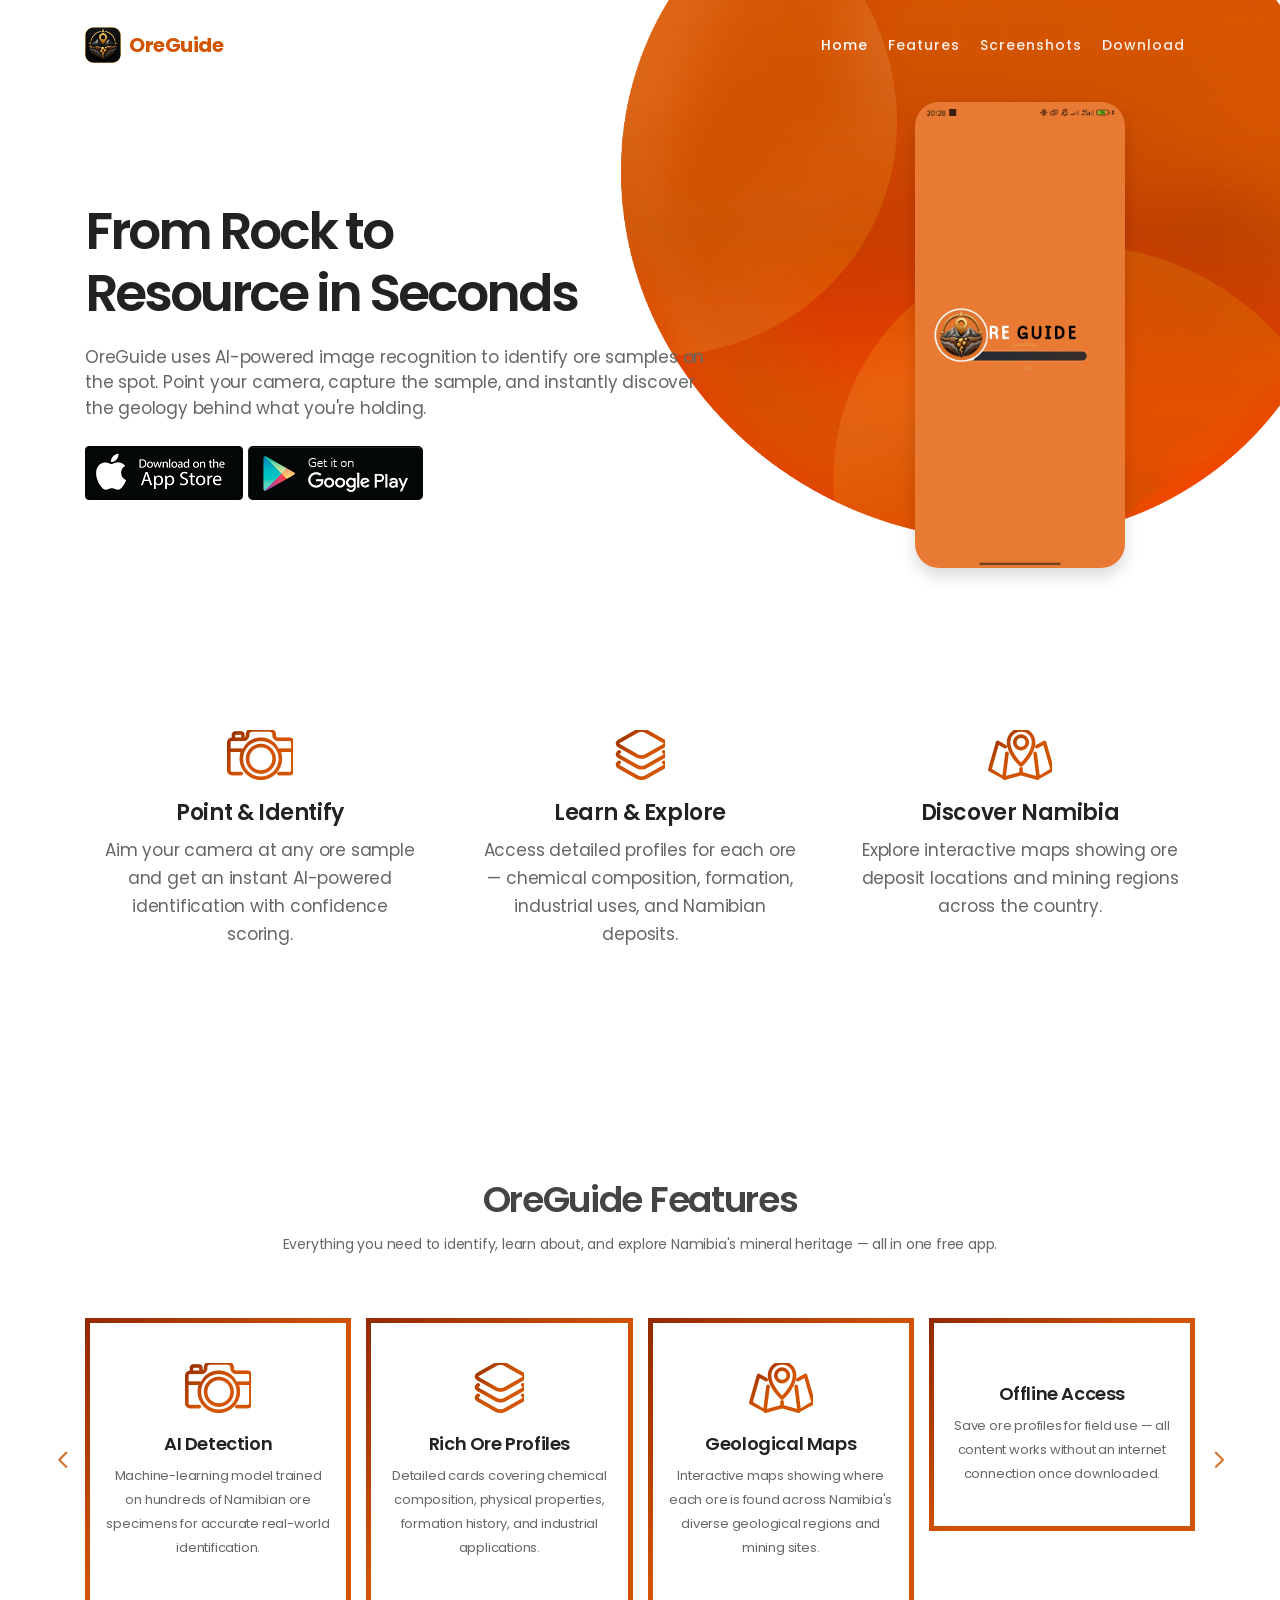
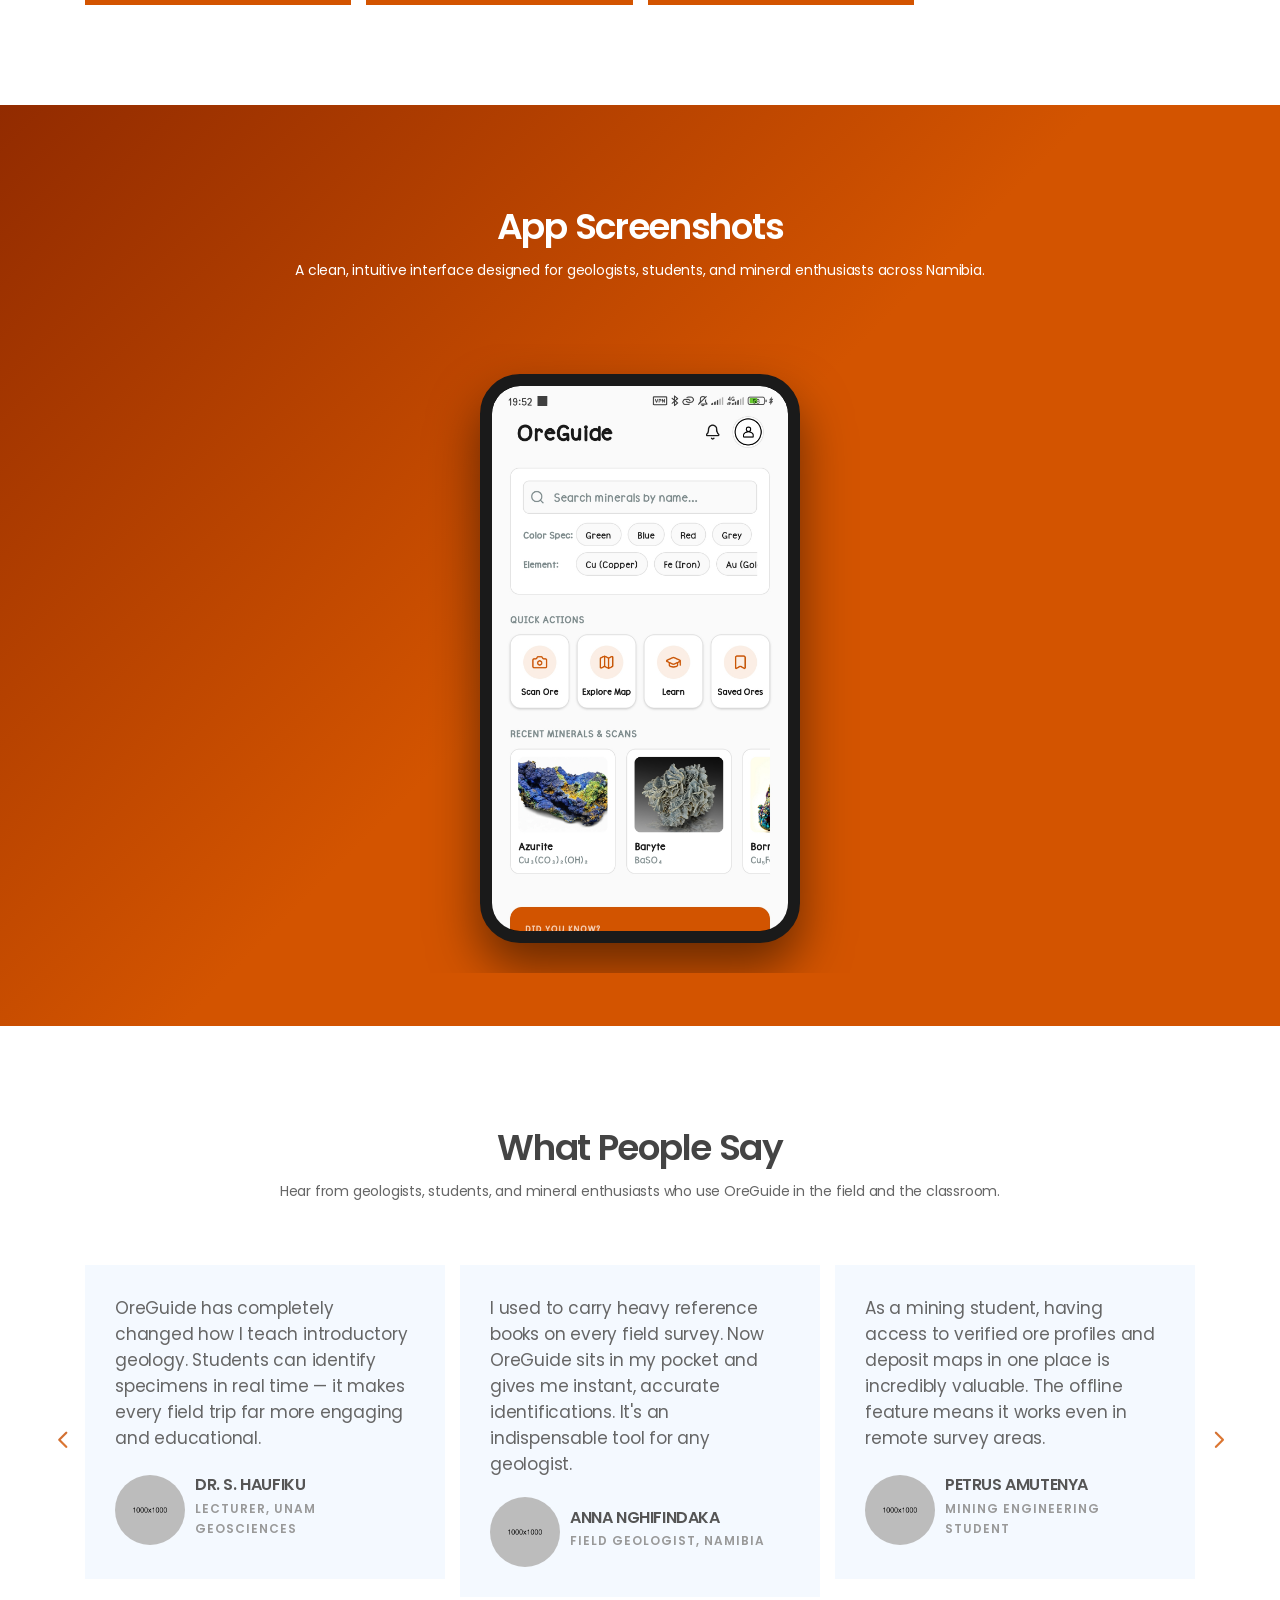
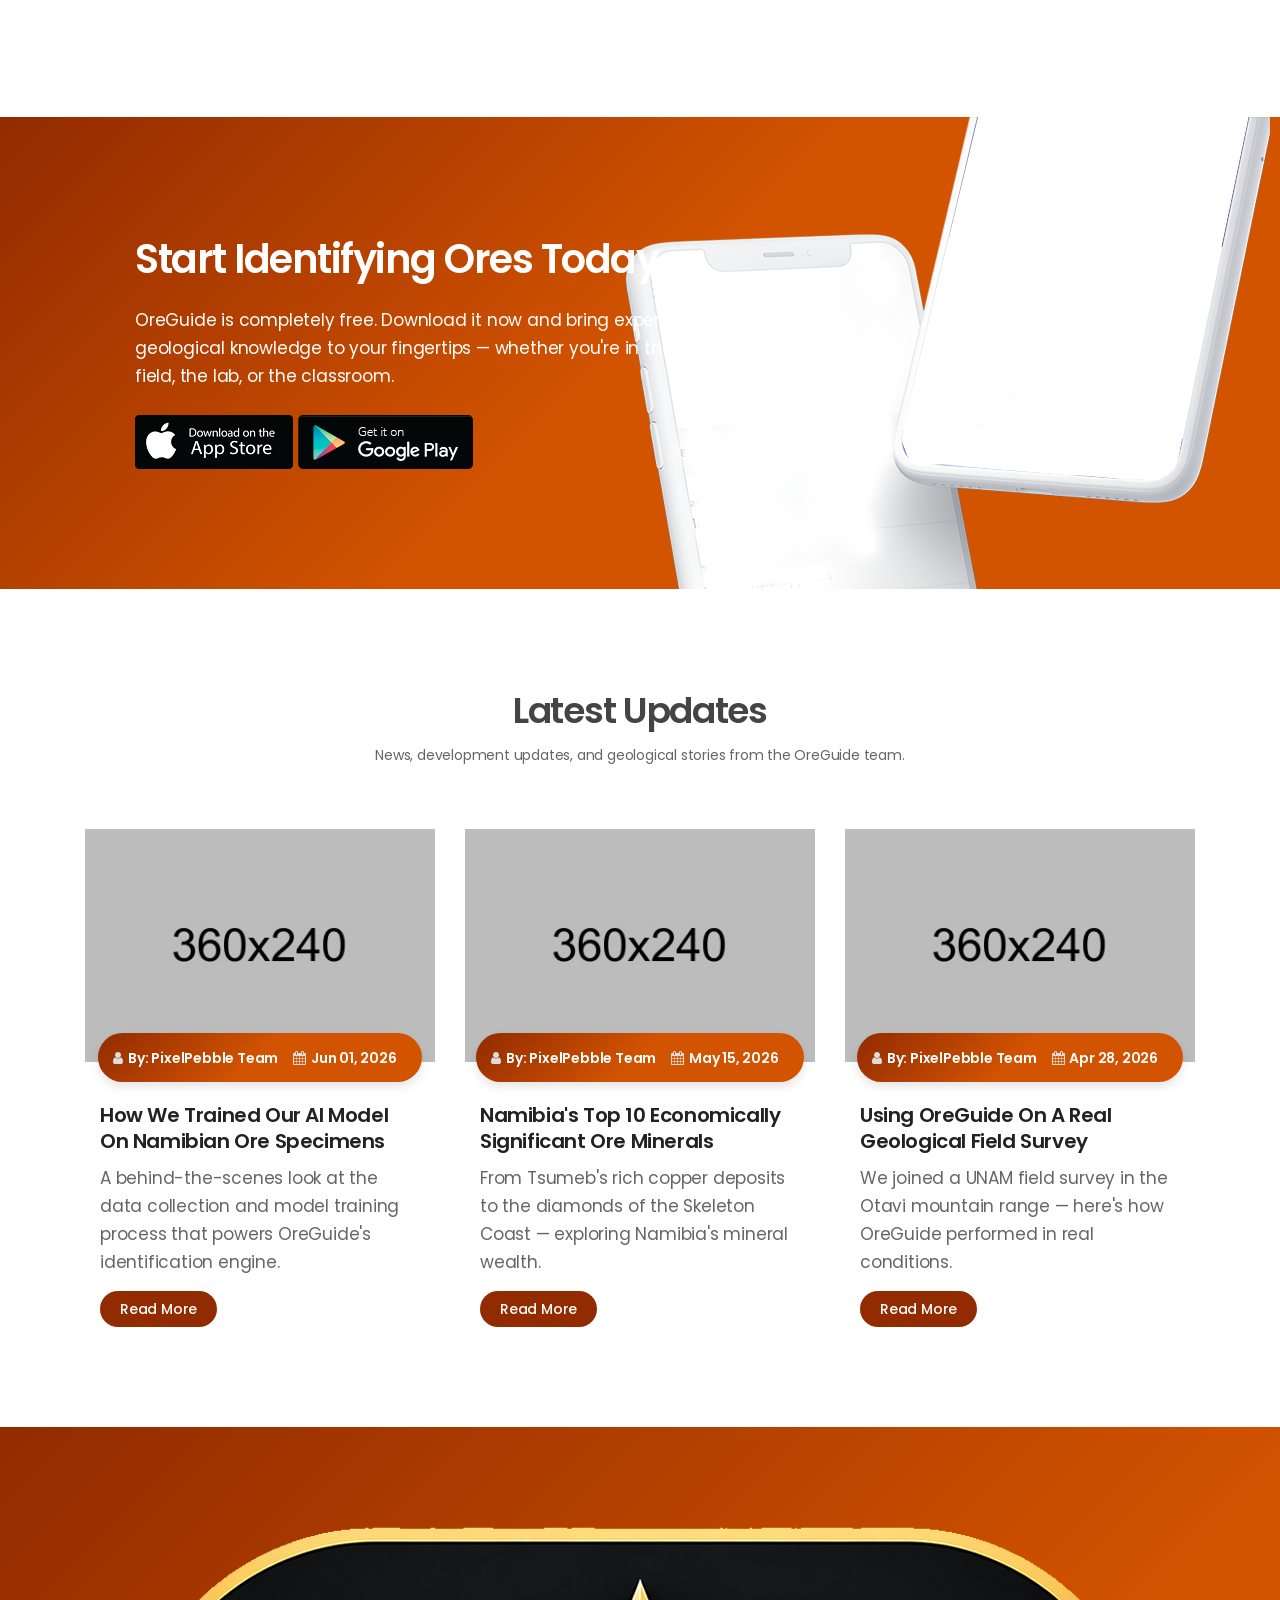
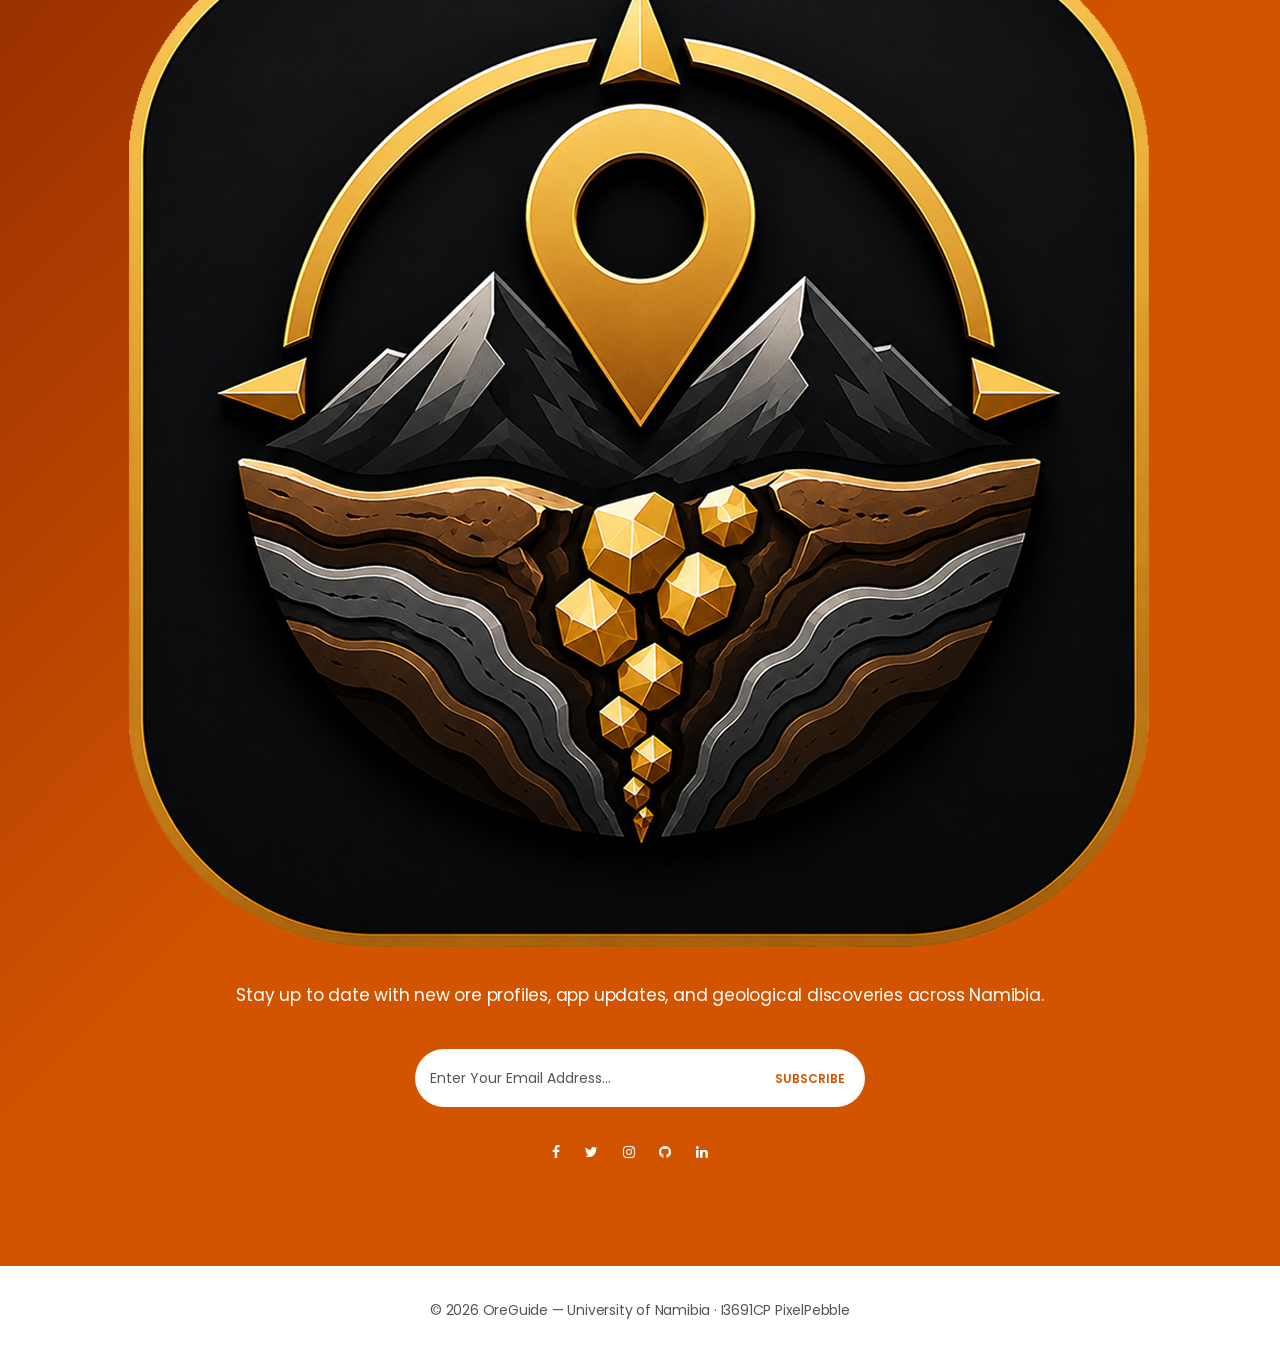
==== commit dabc3ce1: "f" ====
--- a/public/index.html
+++ b/public/index.html
@@ -207,40 +207,63 @@
                     <h2 class="text-white">App Screenshots</h2>
                     <p class="text-white">A clean, intuitive interface designed for geologists, students, and mineral enthusiasts across Namibia.</p>
                 </div>
-                <div class="swiper-container">
-                    <div class="mobile-mock">
-                        <div class="screen"></div>
-                        <div class="circle"></div>
-                    </div>
-                    <div class="swiper-wrapper">
-                        <div class="swiper-slide">
-                            <img class="w-100" src="img/homescreen.jpg" alt="OreGuide – Home Screen">
-                        </div>
-                        <div class="swiper-slide">
-                            <img class="w-100" src="img/scanpage.jpg" alt="OreGuide – Ore Detection">
-                        </div>
-                        <div class="swiper-slide">
-                            <img class="w-100" src="img/quartz-page.jpg" alt="OreGuide – Ore Profile">
-                        </div>
-                        <div class="swiper-slide">
-                            <img class="w-100" src="img/learning-page.jpg" alt="OreGuide – Learning Page">
-                        </div>
-                        <div class="swiper-slide">
-                            <img class="w-100" src="img/map-page.jpg" alt="OreGuide – Map View">
-                        </div>
-                        <div class="swiper-slide">
-                            <img class="w-100" src="img/favourite-page.jpg" alt="OreGuide – Saved Ores">
-                        </div>
-                        <div class="swiper-slide">
-                            <img class="w-100" src="img/scan-resultpage.jpg" alt="OreGuide – Search">
-                        </div>
-                        <div class="swiper-slide">
-                            <img class="w-100" src="img/baryte-page.jpg" alt="OreGuide – Settings">
-                        </div>
-                    </div>
-                    <div class="swiper-next"><i class="arrow_carrot-right"></i></div>
-                    <div class="swiper-prev"><i class="arrow_carrot-left"></i></div>
-                </div>
+                <div class="swiper-container app-screenshots-slider">
+            <div class="swiper-wrapper">
+                
+                <div class="swiper-slide">
+                    <div class="phone-mockup">
+                        <img src="img/homescreen.jpg" alt="OreGuide - Home Screen">
+                    </div>
+                </div>
+                
+                <div class="swiper-slide">
+                    <div class="phone-mockup">
+                        <img src="img/scanpage.jpg" alt="OreGuide - Ore Detection">
+                    </div>
+                </div>
+                
+                <div class="swiper-slide">
+                    <div class="phone-mockup">
+                        <img src="img/quartz-page.jpg" alt="OreGuide - Ore Profile">
+                    </div>
+                </div>
+                
+                <div class="swiper-slide">
+                    <div class="phone-mockup">
+                        <img src="img/learning-page.jpg" alt="OreGuide - Learning Page">
+                    </div>
+                </div>
+                
+                <div class="swiper-slide">
+                    <div class="phone-mockup">
+                        <img src="img/map-page.jpg" alt="OreGuide - Map View">
+                    </div>
+                </div>
+                
+                <div class="swiper-slide">
+                    <div class="phone-mockup">
+                        <img src="img/favourite-page.jpg" alt="OreGuide - Saved Ores">
+                    </div>
+                </div>
+                
+                <div class="swiper-slide">
+                    <div class="phone-mockup">
+                        <img src="img/scan-resultpage.jpg" alt="OreGuide - Search">
+                    </div>
+                </div>
+                
+                <div class="swiper-slide">
+                    <div class="phone-mockup">
+                        <img src="img/baryte-page.jpg" alt="OreGuide - Settings">
+                    </div>
+                </div>
+                
+            </div>
+            
+            <div class="swiper-next"><i class="arrow carrot-right"></i></div>
+            <div class="swiper-prev"><i class="arrow carrot-left"></i></div>
+            
+        </div>
             </div>
         </section><section id="reviews" class="testimonial-section padding">
             <div class="container">
--- a/public/css/main.css
+++ b/public/css/main.css
@@ -763,13 +763,14 @@
     opacity: 1;
 }
 /* ==========================================================================
-    Screenshots Section
+    Screenshots Section (Adjusted for 1080x1920 / 9:16 Displays)
     ========================================================================== */
 .screenshots-section{
     background: linear-gradient(-45deg, #D35400 50%, #922B00 100%);
     padding-bottom: 53px;
 }
 .swiper-container {
+    width: 100%;
     padding: 3.58rem 0 7rem 0;
     display: -webkit-box;
     display: -ms-flexbox;
@@ -777,6 +778,7 @@
     -webkit-box-align: center;
     -ms-flex-align: center;
     align-items: center;
+    position: relative;
 }
 .swiper-container .swiper-slide{
     transform: scale(.65);
@@ -795,11 +797,15 @@
     z-index: 100;
 }
 .swiper-container .screen{
-    width: 212px;
-    height: 376px;
+    width: 270px; 
+    max-width: 85vw; 
+    height: auto;
+    aspect-ratio: 9 / 16; /* Maps perfectly to 1080x1920 scale */
     margin: 0 auto;
-    -webkit-box-shadow: 0 0 1px rgba(0, 0, 0, .1), 0 2px 6px rgba(0, 0, 0, .03);
-    box-shadow: 0 0 1px rgba(0, 0, 0, .1), 0 2px 6px rgba(0, 0, 0, .03);
+    border-radius: 16px;  /* Clean, natural corner radius for 9:16 framing */
+    overflow: hidden;
+    -webkit-box-shadow: 0 10px 30px rgba(0, 0, 0, .25);
+    box-shadow: 0 10px 30px rgba(0, 0, 0, .25);
 }
 
 /* White Device Frame Elements completely removed from behind sliders */
@@ -812,8 +818,10 @@
     display: none !important;
 }
 .swiper-container .mobile-mock .screen {
-    width: 100%;
-    margin: 0 auto
+    width: 270px; 
+    max-width: 85vw;
+    height: auto;
+    margin: 0 auto;
 }
 .swiper-container .mobile-mock .circle {
     display: none !important;
@@ -1191,7 +1199,7 @@
    ========================================================================== */
 .screenshots-section .swiper-container {
     width: 100%;
-    max-width: 390px; /* Marginally increased size target on PC viewports */
+    max-width: 1200px; /* Expanded layout limits so side images display nicely */
     margin: 0 auto;
     position: relative;
 }
@@ -1200,6 +1208,52 @@
     width: 100% !important;
     height: auto !important;
     object-fit: contain;
-    border-radius: 32px; /* Keeps corners clean inside the mockup frame */
-    box-shadow: 0 12px 24px rgba(0,0,0,0.18);
+    border-radius: 16px; /* Perfectly aligns content inside rounded screens */
+}
+
+/* ==========================================================================
+   OreGuide Custom Screenshot Fixes 
+   ========================================================================== */
+
+.app-screenshots-slider {
+    width: 100%;
+    padding: 30px 0;
+    position: relative;
+    overflow: hidden;
+}
+
+/* Force a realistic mobile phone size on Desktop/PC screens */
+@media (min-width: 992px) {
+    .app-screenshots-slider {
+        max-width: 360px; /* Shrinks the slider to standard phone width */
+        margin: 0 auto;   /* Centers it perfectly on your orange background */
+    }
+    
+    /* Move navigation arrows outside of the tiny phone frame so they remain easy to click */
+    .app-screenshots-slider .swiper-next {
+        right: -60px !important;
+    }
+    .app-screenshots-slider .swiper-prev {
+        left: -60px !important;
+    }
+}
+
+/* Elegant, dark hardware mockup frame around each screenshot */
+.phone-mockup {
+    width: 100%;
+    max-width: 320px;
+    margin: 0 auto;
+    border: 12px solid #1a1a1a; /* Sleek phone bezel */
+    border-radius: 40px;
+    overflow: hidden;
+    box-shadow: 0 25px 50px rgba(0, 0, 0, 0.5);
+    background: #000;
+    aspect-ratio: 9 / 16; /* Keeps mobile layout proportions pristine */
+}
+
+.phone-mockup img {
+    width: 100%;
+    height: 100%;
+    object-fit: cover;
+    display: block;
 }
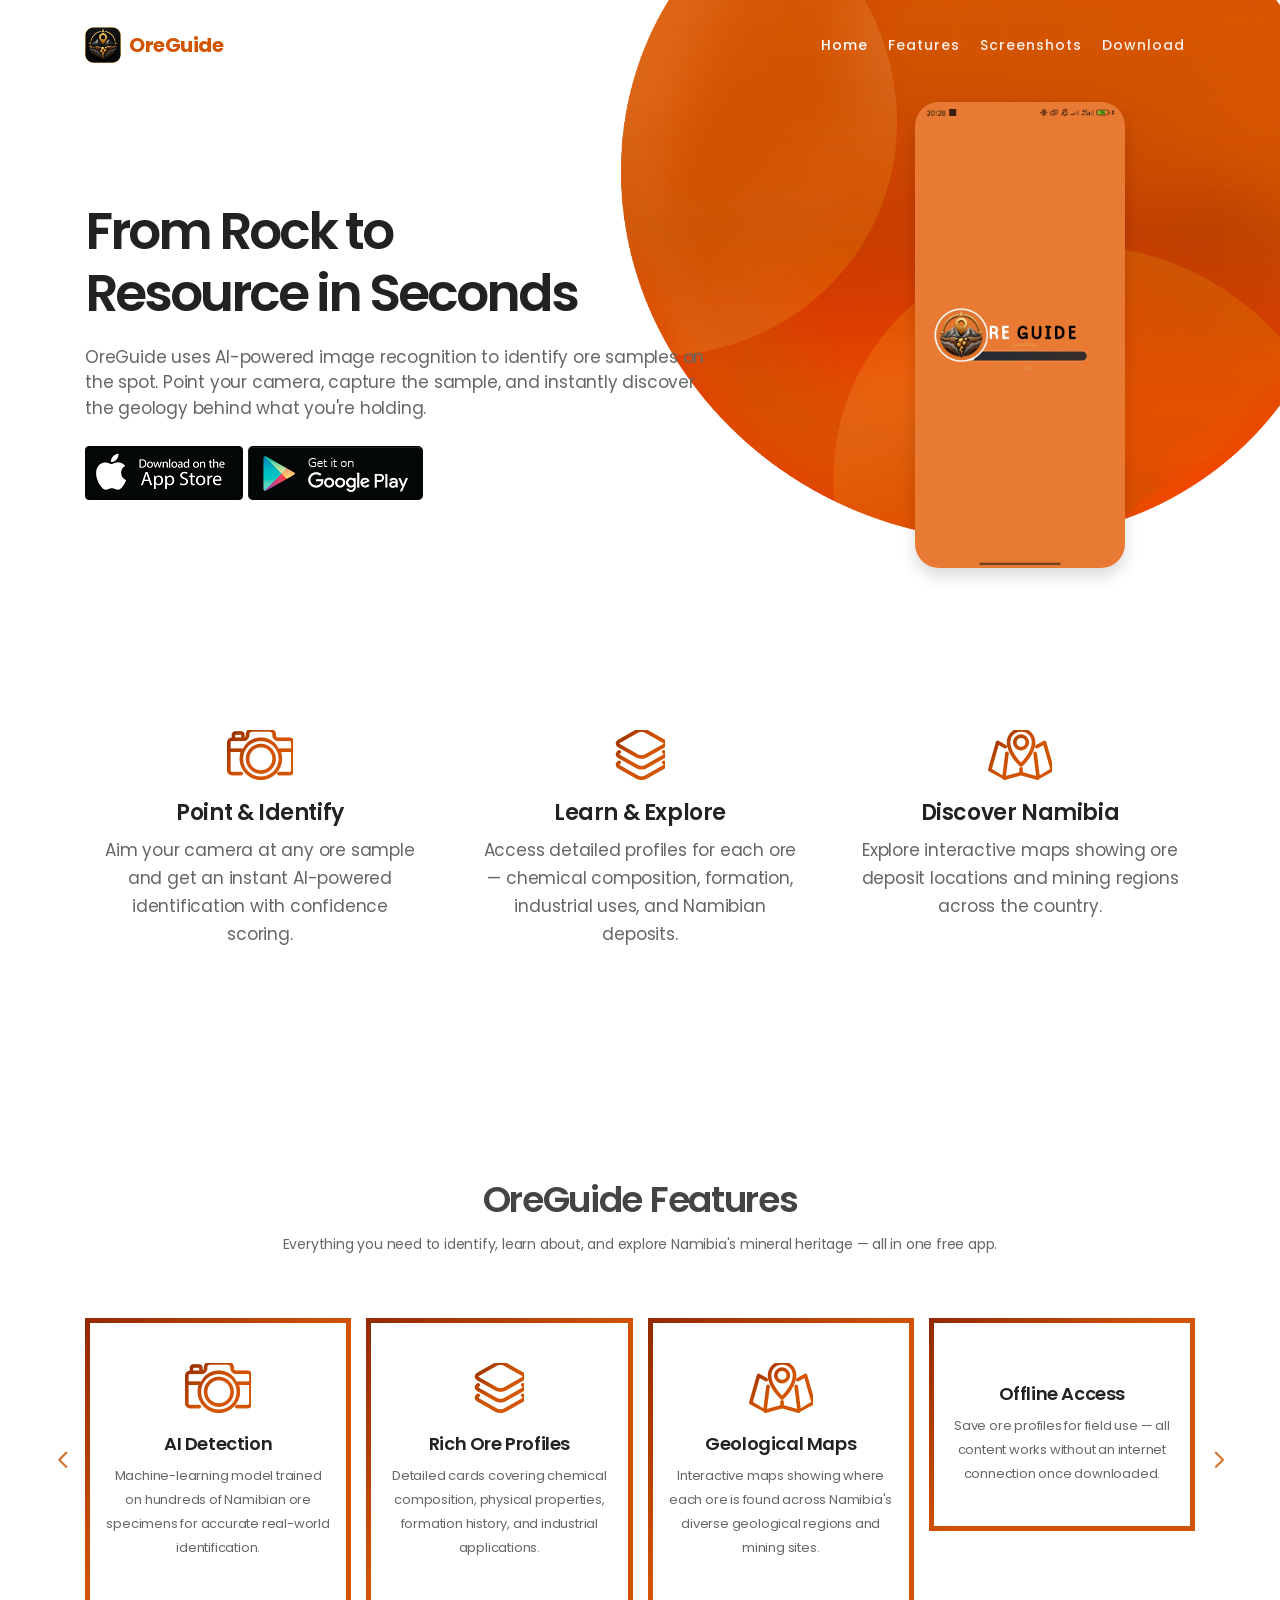
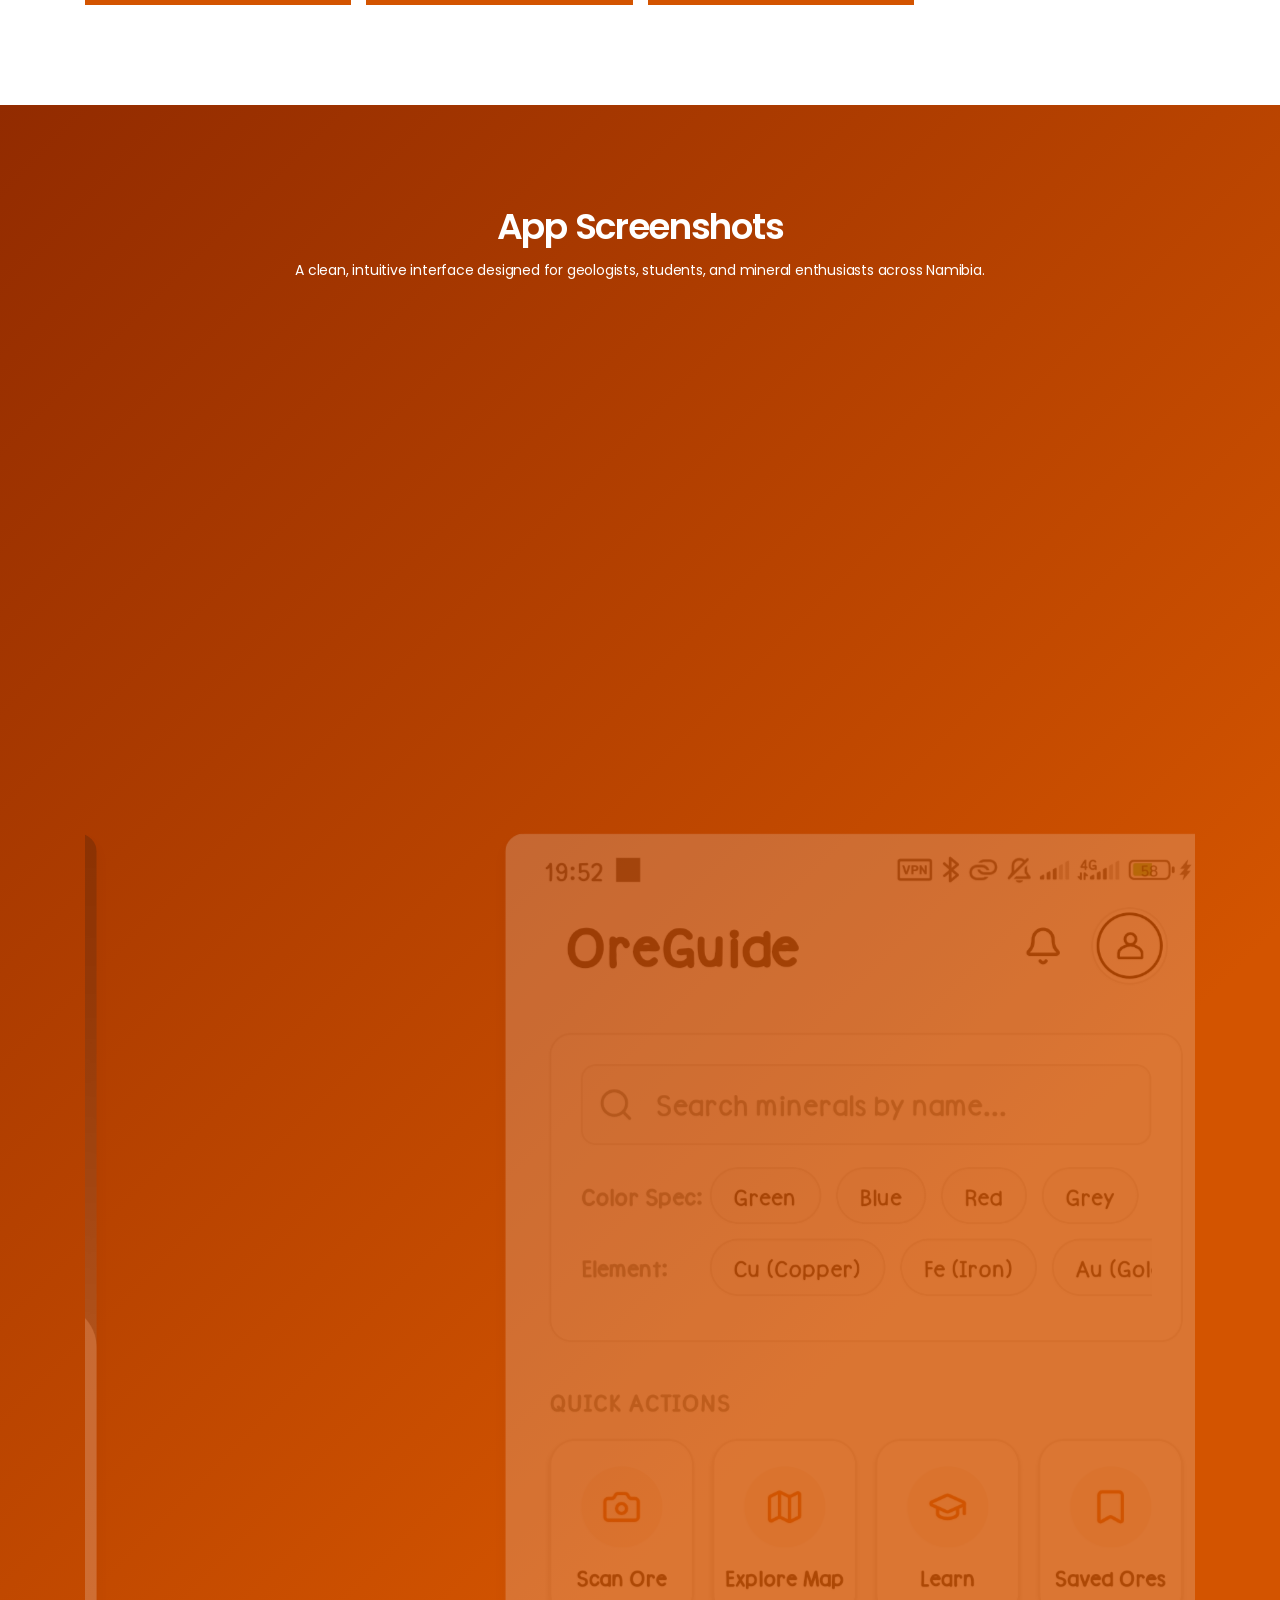
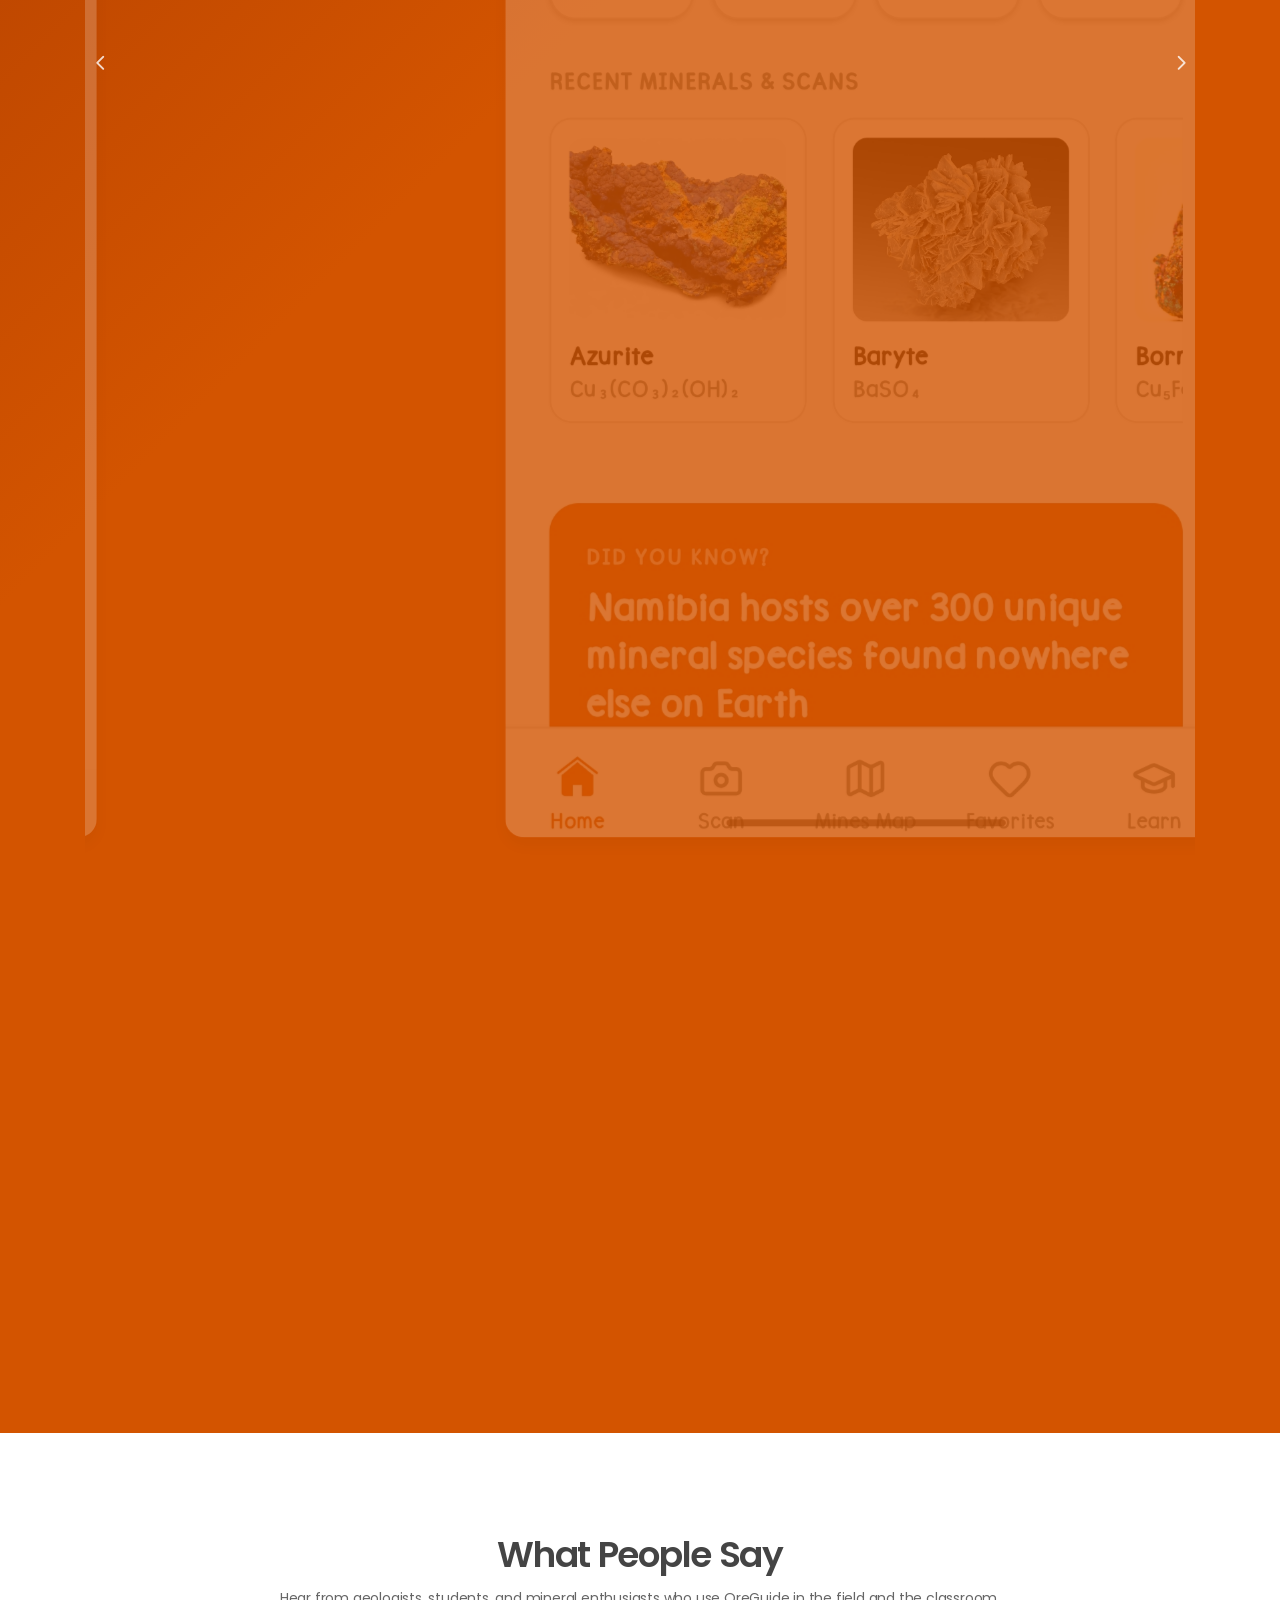
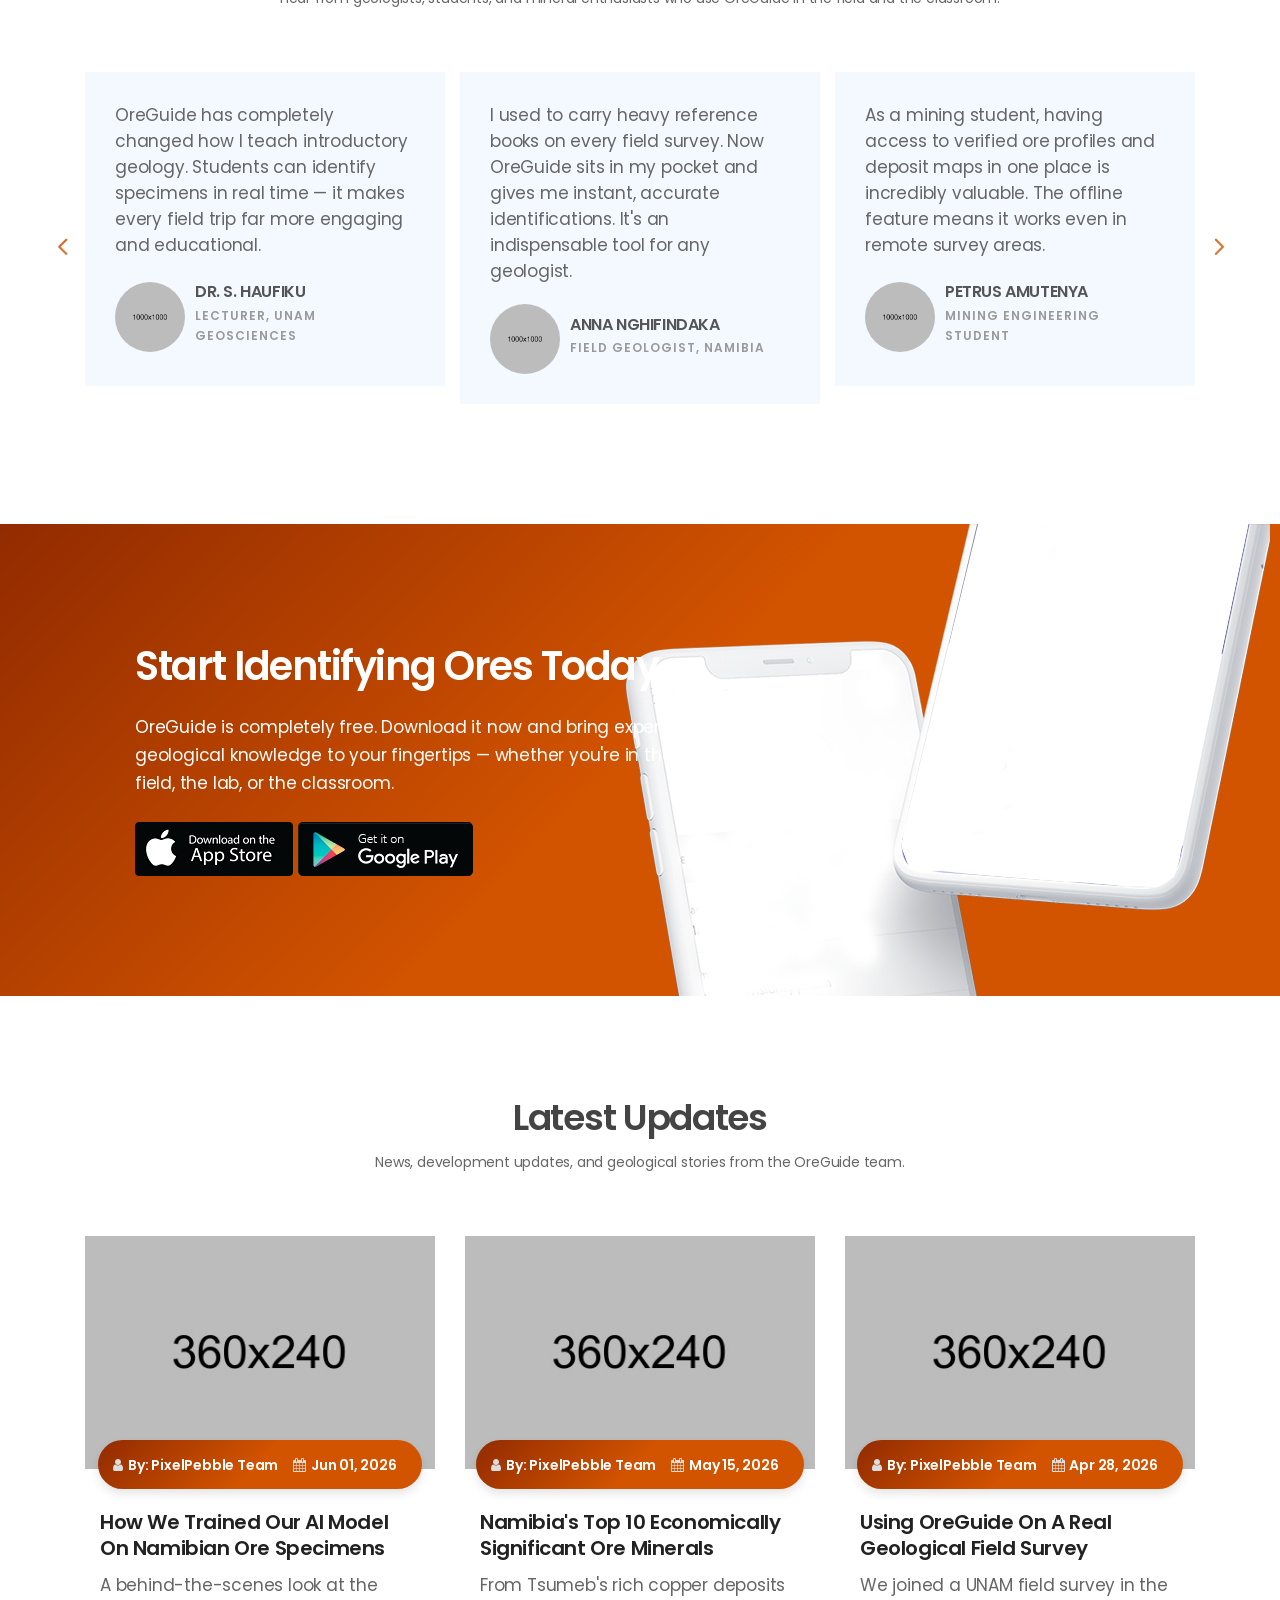
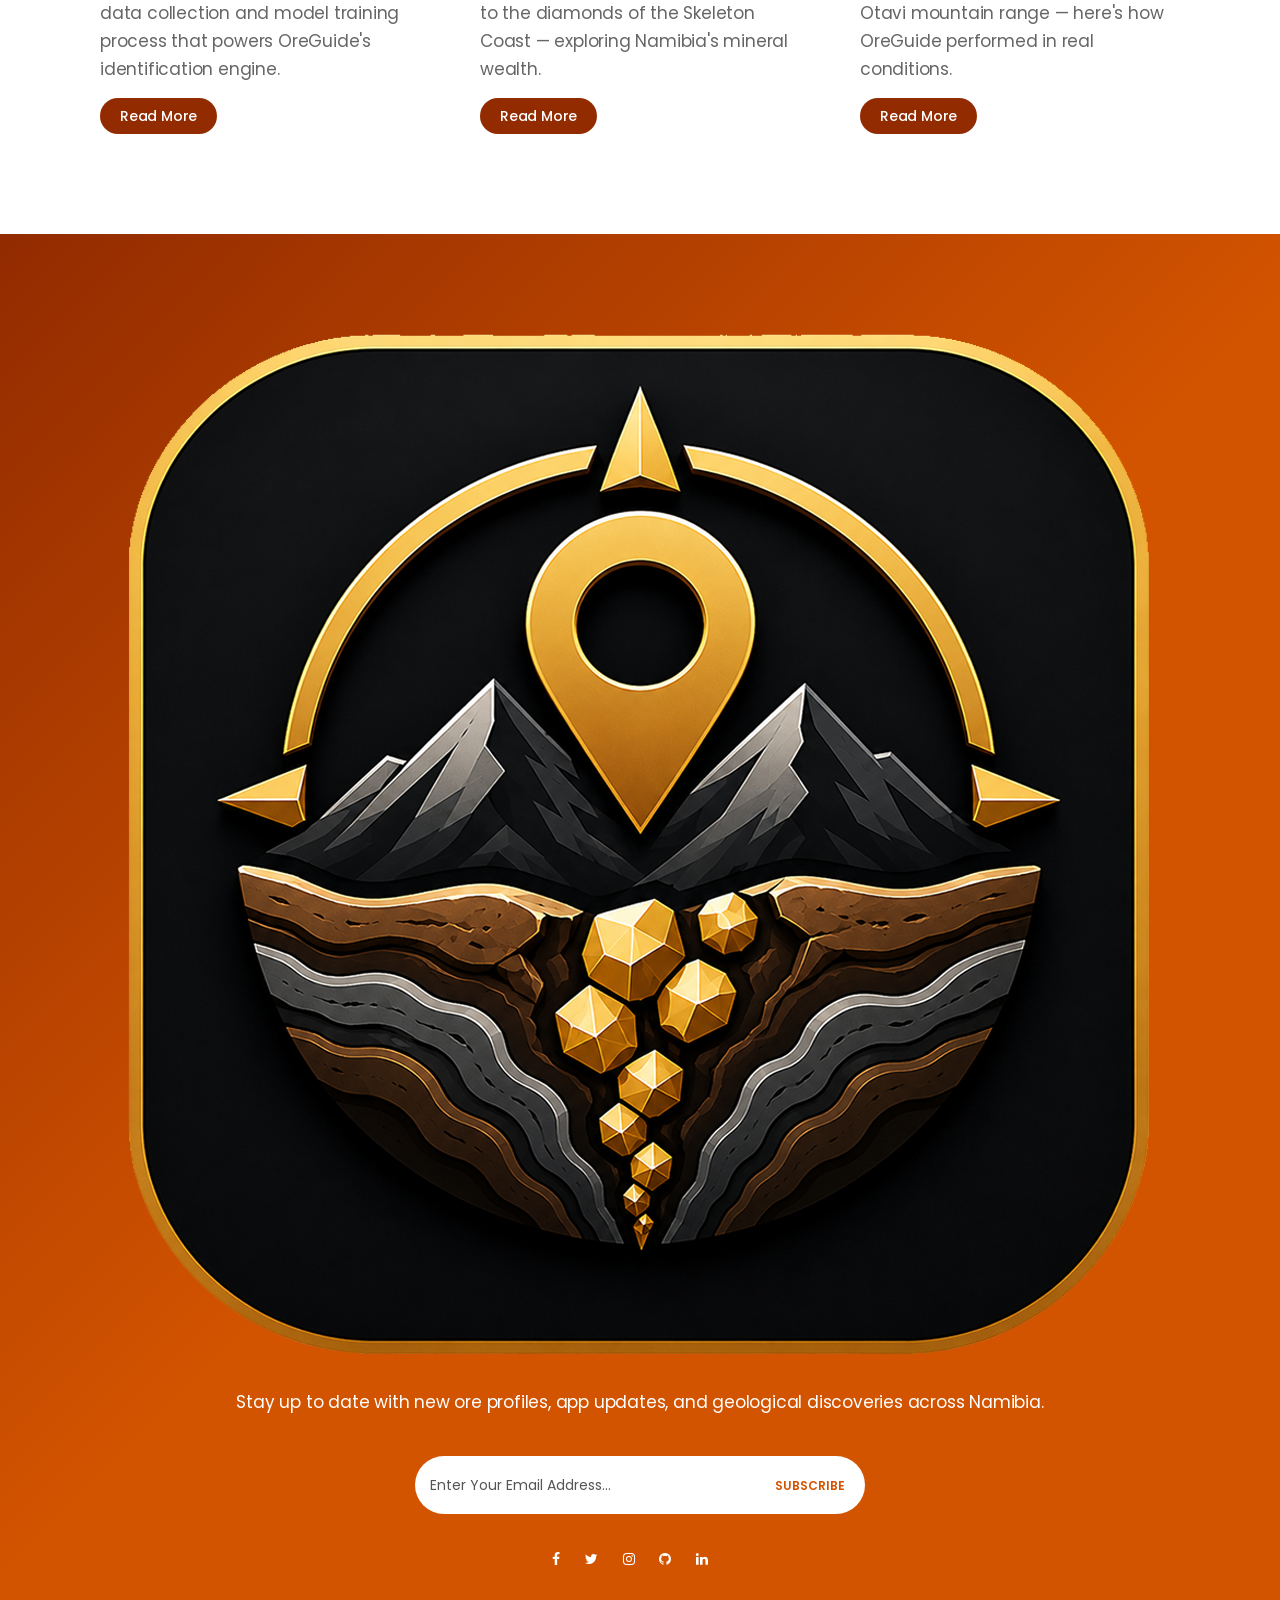
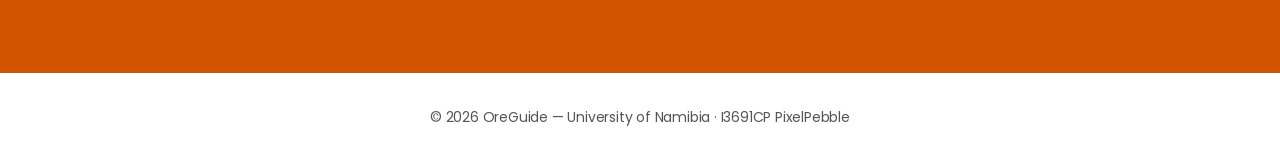
==== commit ca924046: "fix" ====
--- a/public/index.html
+++ b/public/index.html
@@ -207,63 +207,40 @@
                     <h2 class="text-white">App Screenshots</h2>
                     <p class="text-white">A clean, intuitive interface designed for geologists, students, and mineral enthusiasts across Namibia.</p>
                 </div>
-                <div class="swiper-container app-screenshots-slider">
-            <div class="swiper-wrapper">
-                
-                <div class="swiper-slide">
-                    <div class="phone-mockup">
-                        <img src="img/homescreen.jpg" alt="OreGuide - Home Screen">
-                    </div>
-                </div>
-                
-                <div class="swiper-slide">
-                    <div class="phone-mockup">
-                        <img src="img/scanpage.jpg" alt="OreGuide - Ore Detection">
-                    </div>
-                </div>
-                
-                <div class="swiper-slide">
-                    <div class="phone-mockup">
-                        <img src="img/quartz-page.jpg" alt="OreGuide - Ore Profile">
-                    </div>
-                </div>
-                
-                <div class="swiper-slide">
-                    <div class="phone-mockup">
-                        <img src="img/learning-page.jpg" alt="OreGuide - Learning Page">
-                    </div>
-                </div>
-                
-                <div class="swiper-slide">
-                    <div class="phone-mockup">
-                        <img src="img/map-page.jpg" alt="OreGuide - Map View">
-                    </div>
-                </div>
-                
-                <div class="swiper-slide">
-                    <div class="phone-mockup">
-                        <img src="img/favourite-page.jpg" alt="OreGuide - Saved Ores">
-                    </div>
-                </div>
-                
-                <div class="swiper-slide">
-                    <div class="phone-mockup">
-                        <img src="img/scan-resultpage.jpg" alt="OreGuide - Search">
-                    </div>
-                </div>
-                
-                <div class="swiper-slide">
-                    <div class="phone-mockup">
-                        <img src="img/baryte-page.jpg" alt="OreGuide - Settings">
-                    </div>
-                </div>
-                
-            </div>
-            
-            <div class="swiper-next"><i class="arrow carrot-right"></i></div>
-            <div class="swiper-prev"><i class="arrow carrot-left"></i></div>
-            
-        </div>
+                <div class="swiper-container">
+                    <div class="mobile-mock">
+                        <div class="screen"></div>
+                        <div class="circle"></div>
+                    </div>
+                    <div class="swiper-wrapper">
+                        <div class="swiper-slide">
+                            <img class="w-100" src="img/homescreen.jpg" alt="OreGuide – Home Screen">
+                        </div>
+                        <div class="swiper-slide">
+                            <img class="w-100" src="img/scanpage.jpg" alt="OreGuide – Ore Detection">
+                        </div>
+                        <div class="swiper-slide">
+                            <img class="w-100" src="img/quartz-page.jpg" alt="OreGuide – Ore Profile">
+                        </div>
+                        <div class="swiper-slide">
+                            <img class="w-100" src="img/learning-page.jpg" alt="OreGuide – Learning Page">
+                        </div>
+                        <div class="swiper-slide">
+                            <img class="w-100" src="img/map-page.jpg" alt="OreGuide – Map View">
+                        </div>
+                        <div class="swiper-slide">
+                            <img class="w-100" src="img/favourite-page.jpg" alt="OreGuide – Saved Ores">
+                        </div>
+                        <div class="swiper-slide">
+                            <img class="w-100" src="img/scan-resultpage.jpg" alt="OreGuide – Search">
+                        </div>
+                        <div class="swiper-slide">
+                            <img class="w-100" src="img/baryte-page.jpg" alt="OreGuide – Settings">
+                        </div>
+                    </div>
+                    <div class="swiper-next"><i class="arrow_carrot-right"></i></div>
+                    <div class="swiper-prev"><i class="arrow_carrot-left"></i></div>
+                </div>
             </div>
         </section><section id="reviews" class="testimonial-section padding">
             <div class="container">
--- a/public/css/main.css
+++ b/public/css/main.css
@@ -763,14 +763,13 @@
     opacity: 1;
 }
 /* ==========================================================================
-    Screenshots Section (Adjusted for 1080x1920 / 9:16 Displays)
+    Screenshots Section
     ========================================================================== */
 .screenshots-section{
     background: linear-gradient(-45deg, #D35400 50%, #922B00 100%);
     padding-bottom: 53px;
 }
 .swiper-container {
-    width: 100%;
     padding: 3.58rem 0 7rem 0;
     display: -webkit-box;
     display: -ms-flexbox;
@@ -778,7 +777,6 @@
     -webkit-box-align: center;
     -ms-flex-align: center;
     align-items: center;
-    position: relative;
 }
 .swiper-container .swiper-slide{
     transform: scale(.65);
@@ -797,15 +795,11 @@
     z-index: 100;
 }
 .swiper-container .screen{
-    width: 270px; 
-    max-width: 85vw; 
-    height: auto;
-    aspect-ratio: 9 / 16; /* Maps perfectly to 1080x1920 scale */
+    width: 212px;
+    height: 376px;
     margin: 0 auto;
-    border-radius: 16px;  /* Clean, natural corner radius for 9:16 framing */
-    overflow: hidden;
-    -webkit-box-shadow: 0 10px 30px rgba(0, 0, 0, .25);
-    box-shadow: 0 10px 30px rgba(0, 0, 0, .25);
+    -webkit-box-shadow: 0 0 1px rgba(0, 0, 0, .1), 0 2px 6px rgba(0, 0, 0, .03);
+    box-shadow: 0 0 1px rgba(0, 0, 0, .1), 0 2px 6px rgba(0, 0, 0, .03);
 }
 
 /* White Device Frame Elements completely removed from behind sliders */
@@ -818,10 +812,8 @@
     display: none !important;
 }
 .swiper-container .mobile-mock .screen {
-    width: 270px; 
-    max-width: 85vw;
-    height: auto;
-    margin: 0 auto;
+    width: 100%;
+    margin: 0 auto
 }
 .swiper-container .mobile-mock .circle {
     display: none !important;
@@ -1199,7 +1191,7 @@
    ========================================================================== */
 .screenshots-section .swiper-container {
     width: 100%;
-    max-width: 1200px; /* Expanded layout limits so side images display nicely */
+    max-width: 390px; /* Marginally increased size target on PC viewports */
     margin: 0 auto;
     position: relative;
 }
@@ -1208,52 +1200,6 @@
     width: 100% !important;
     height: auto !important;
     object-fit: contain;
-    border-radius: 16px; /* Perfectly aligns content inside rounded screens */
-}
-
-/* ==========================================================================
-   OreGuide Custom Screenshot Fixes 
-   ========================================================================== */
-
-.app-screenshots-slider {
-    width: 100%;
-    padding: 30px 0;
-    position: relative;
-    overflow: hidden;
-}
-
-/* Force a realistic mobile phone size on Desktop/PC screens */
-@media (min-width: 992px) {
-    .app-screenshots-slider {
-        max-width: 360px; /* Shrinks the slider to standard phone width */
-        margin: 0 auto;   /* Centers it perfectly on your orange background */
-    }
-    
-    /* Move navigation arrows outside of the tiny phone frame so they remain easy to click */
-    .app-screenshots-slider .swiper-next {
-        right: -60px !important;
-    }
-    .app-screenshots-slider .swiper-prev {
-        left: -60px !important;
-    }
-}
-
-/* Elegant, dark hardware mockup frame around each screenshot */
-.phone-mockup {
-    width: 100%;
-    max-width: 320px;
-    margin: 0 auto;
-    border: 12px solid #1a1a1a; /* Sleek phone bezel */
-    border-radius: 40px;
-    overflow: hidden;
-    box-shadow: 0 25px 50px rgba(0, 0, 0, 0.5);
-    background: #000;
-    aspect-ratio: 9 / 16; /* Keeps mobile layout proportions pristine */
-}
-
-.phone-mockup img {
-    width: 100%;
-    height: 100%;
-    object-fit: cover;
-    display: block;
+    border-radius: 32px; /* Keeps corners clean inside the mockup frame */
+    box-shadow: 0 12px 24px rgba(0,0,0,0.18);
 }
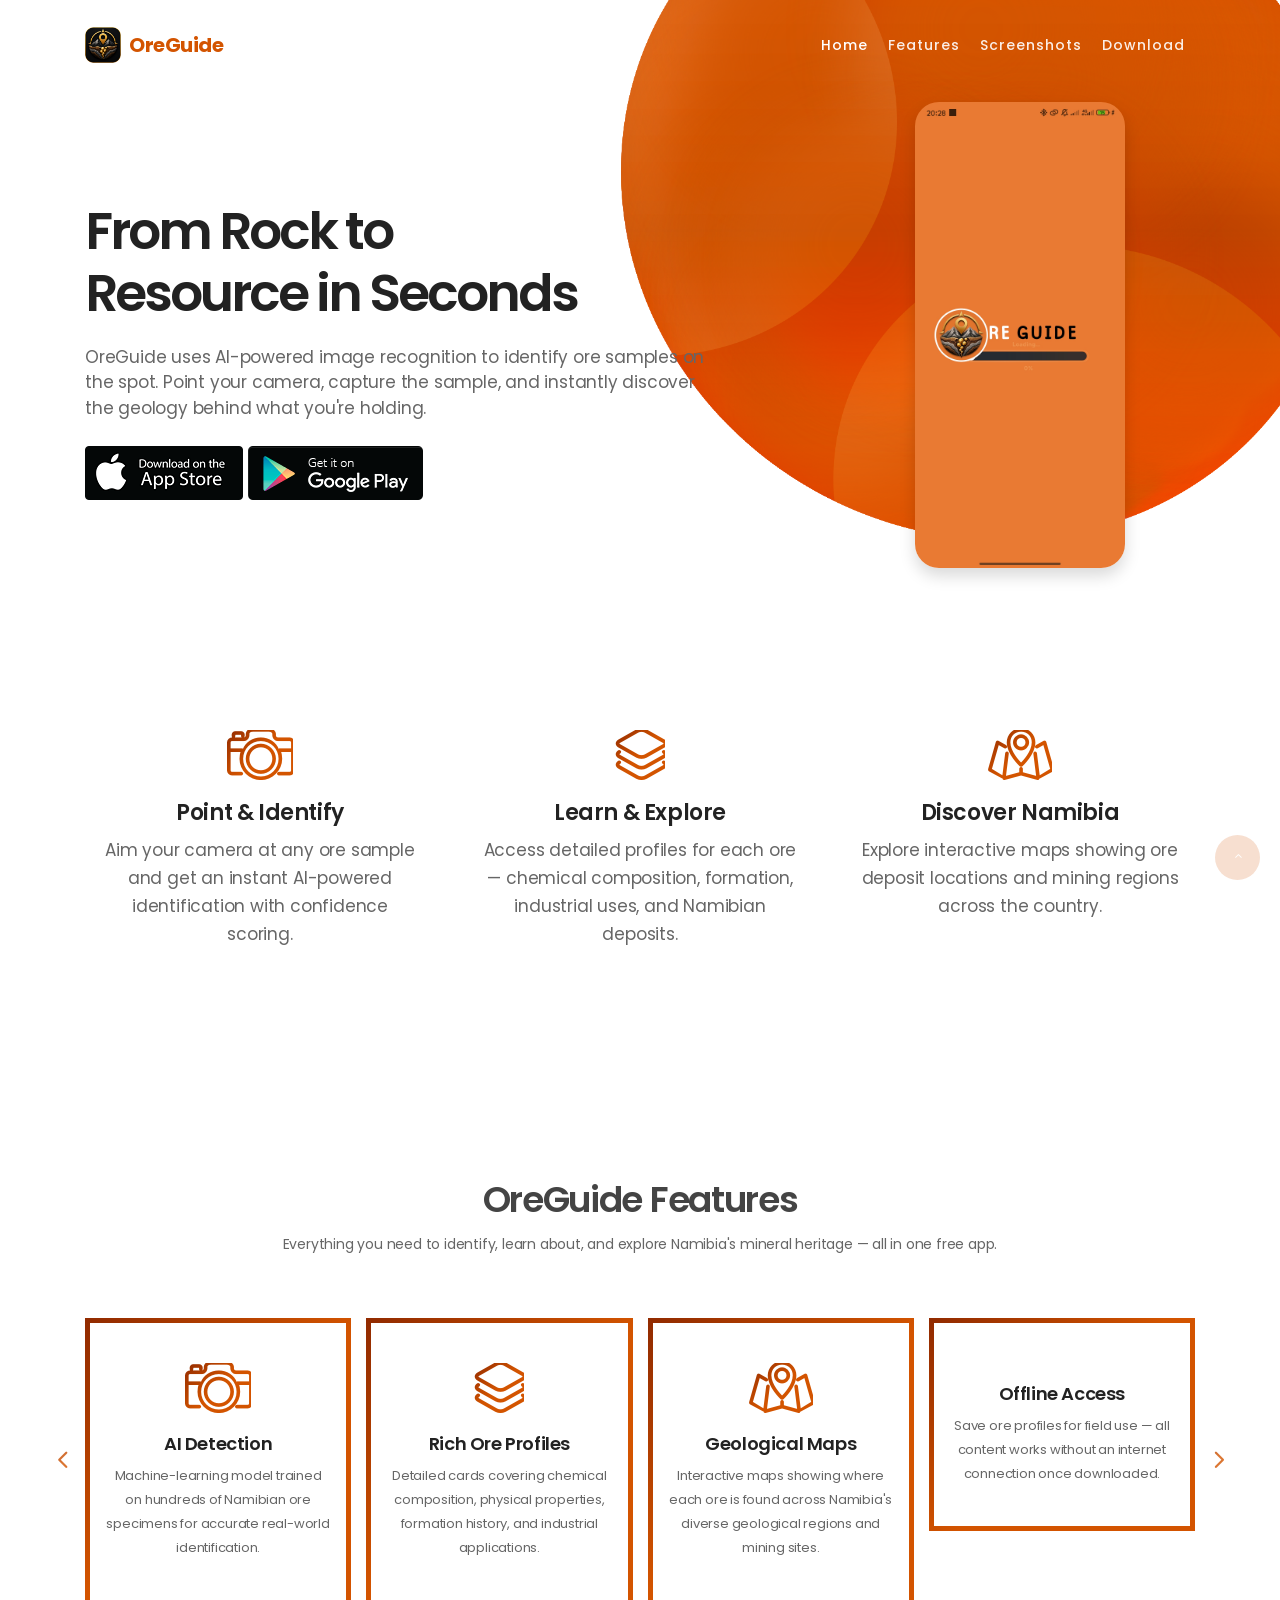
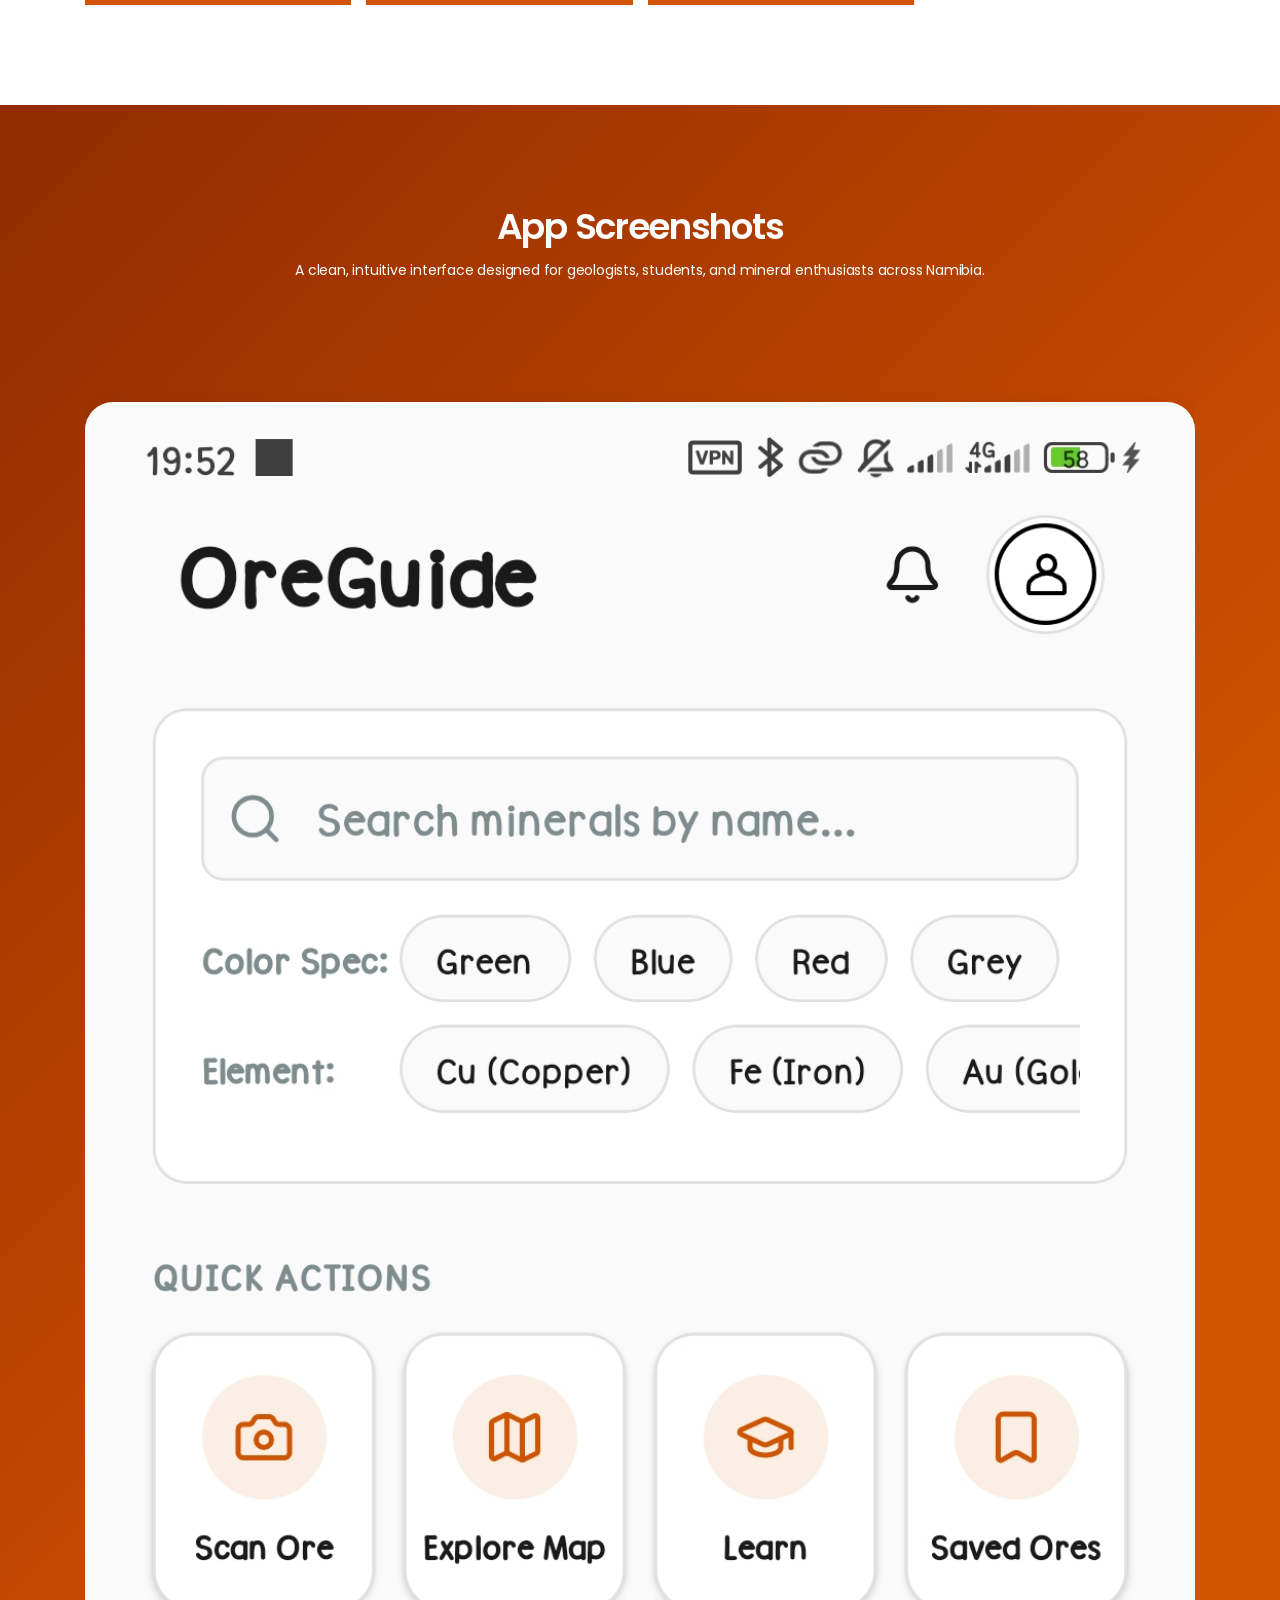
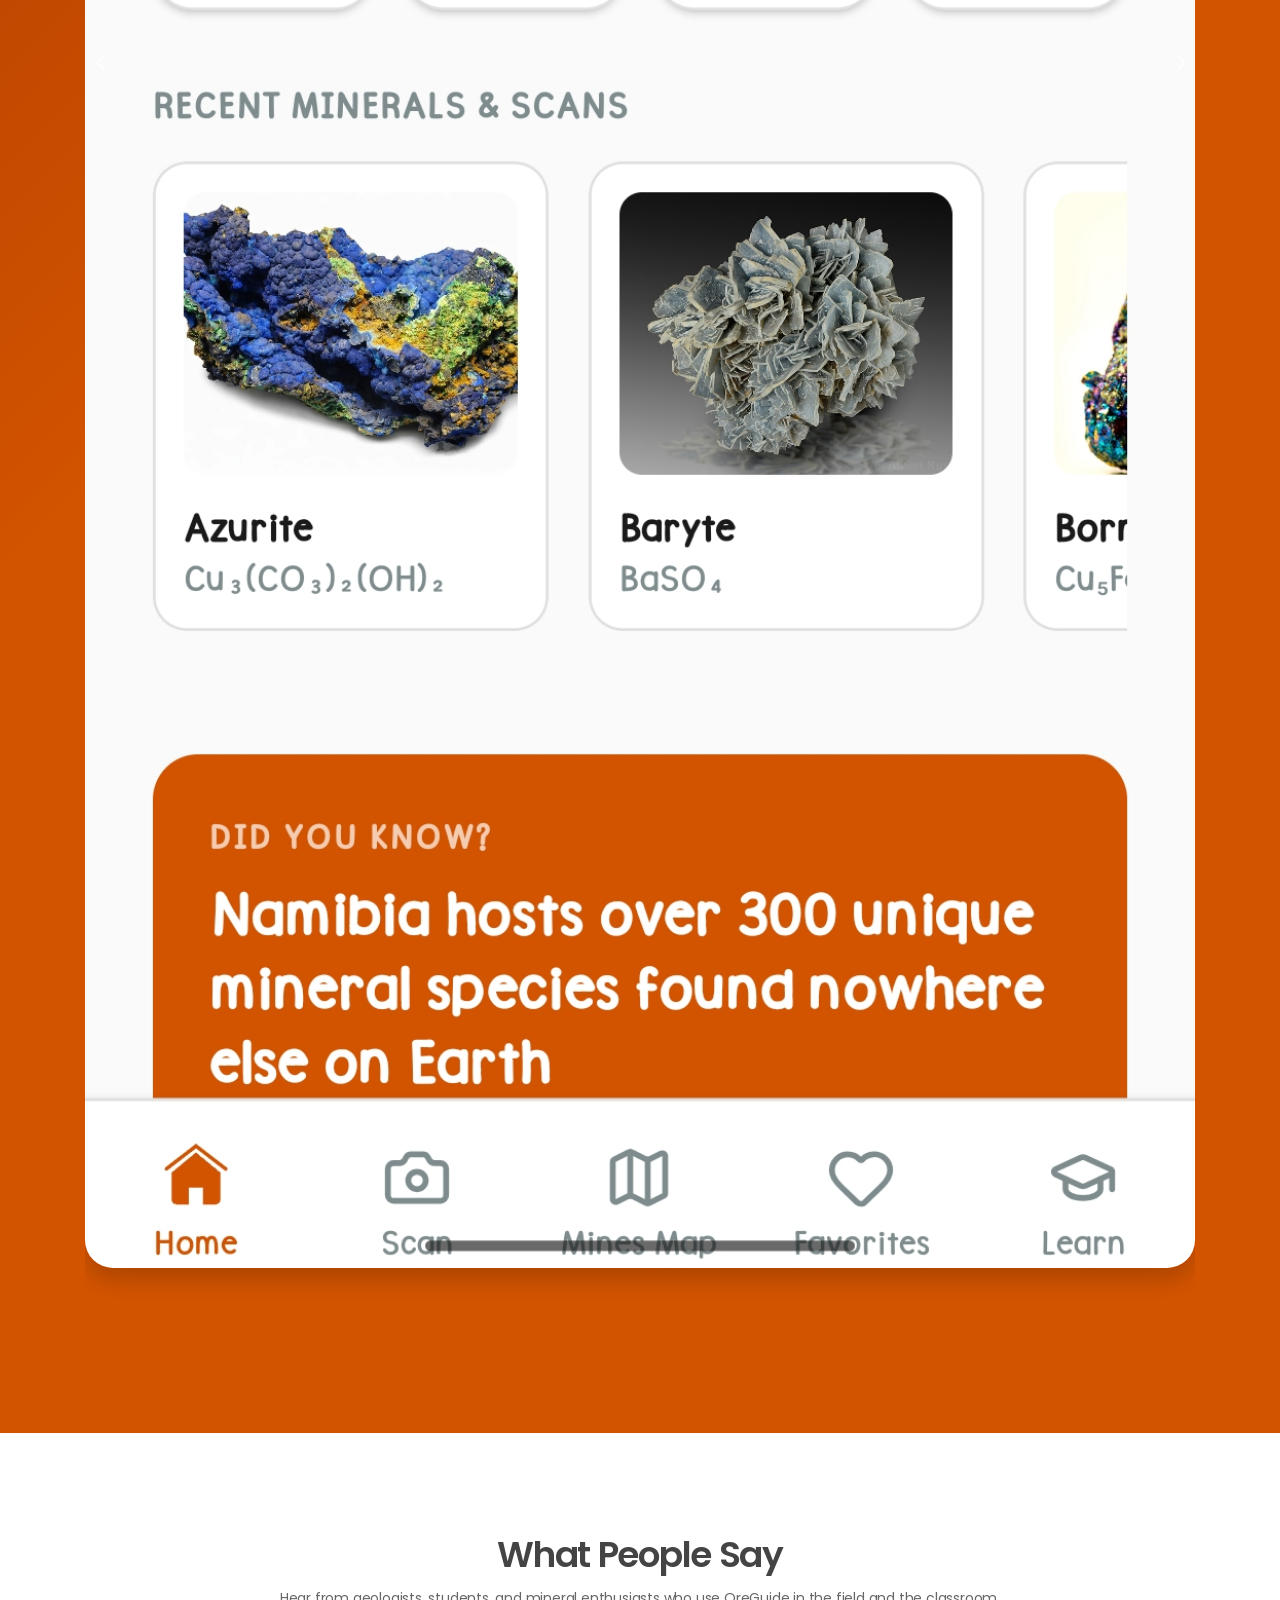
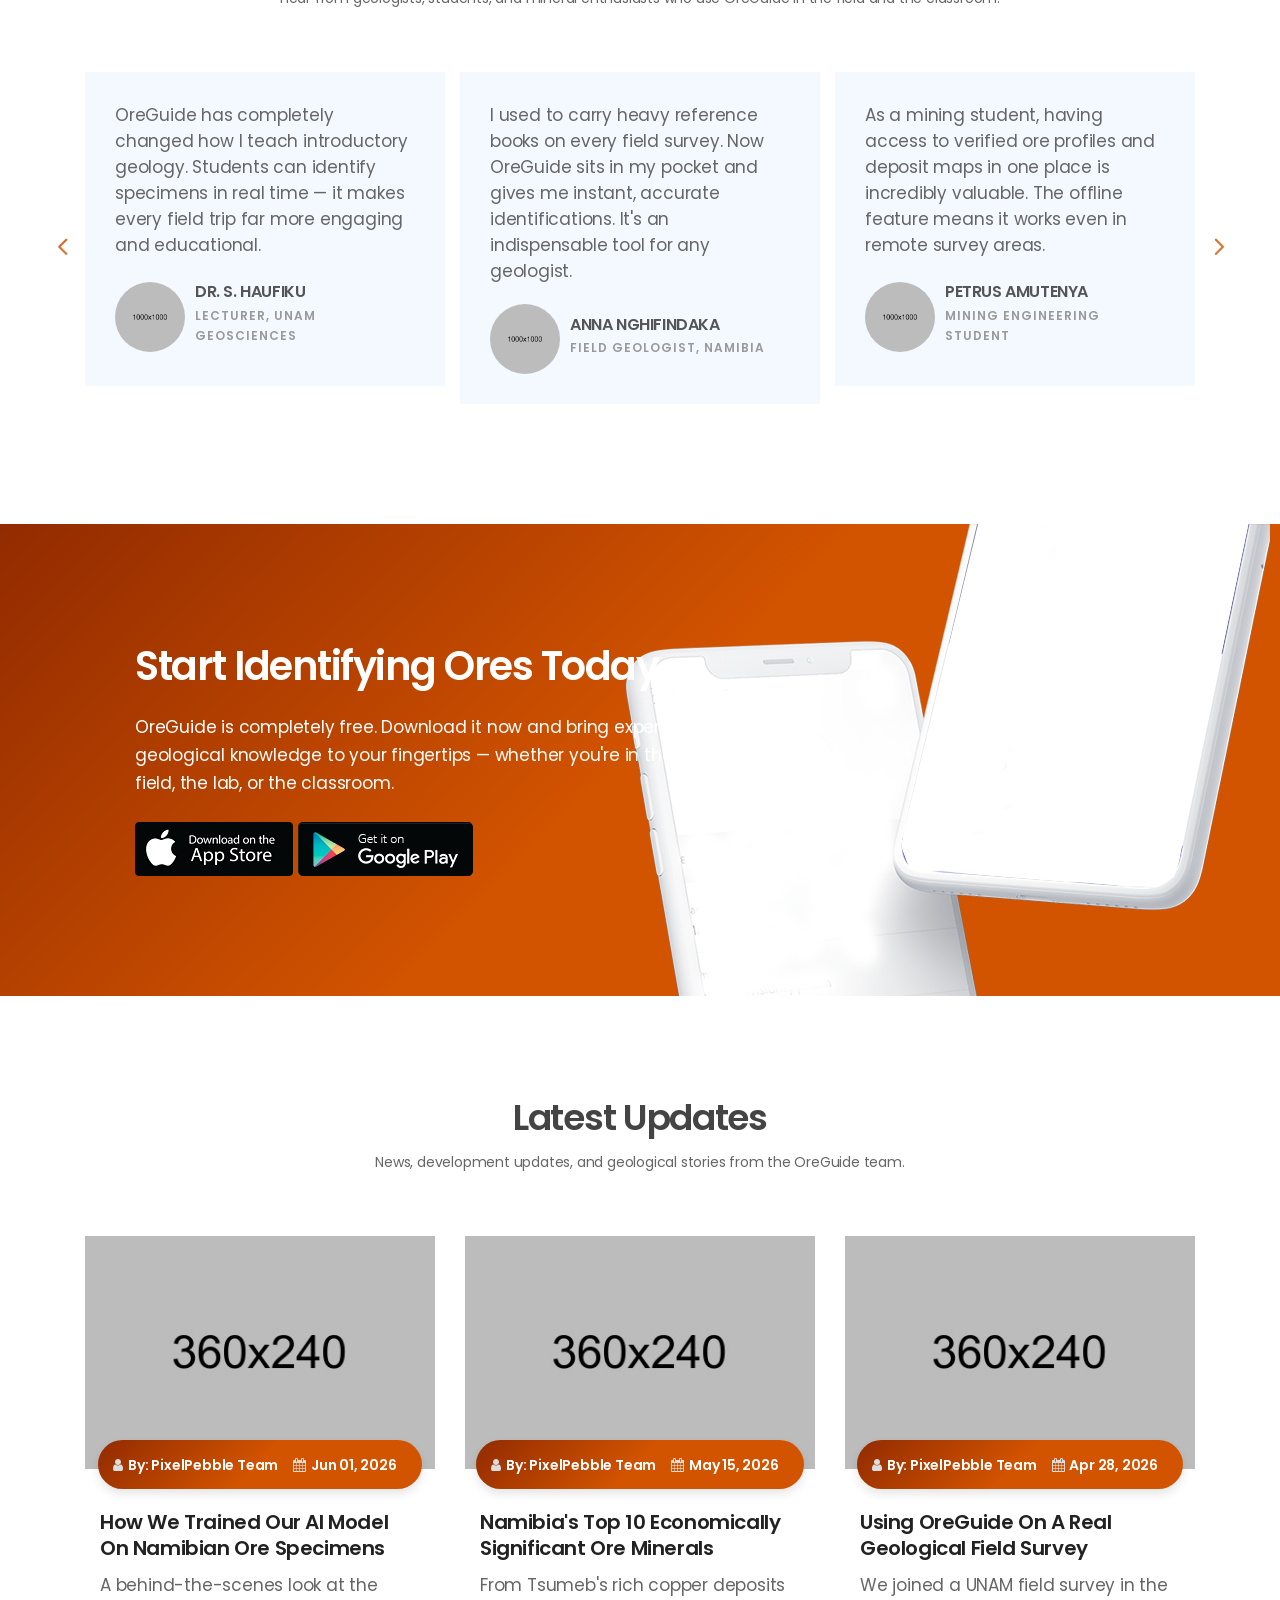
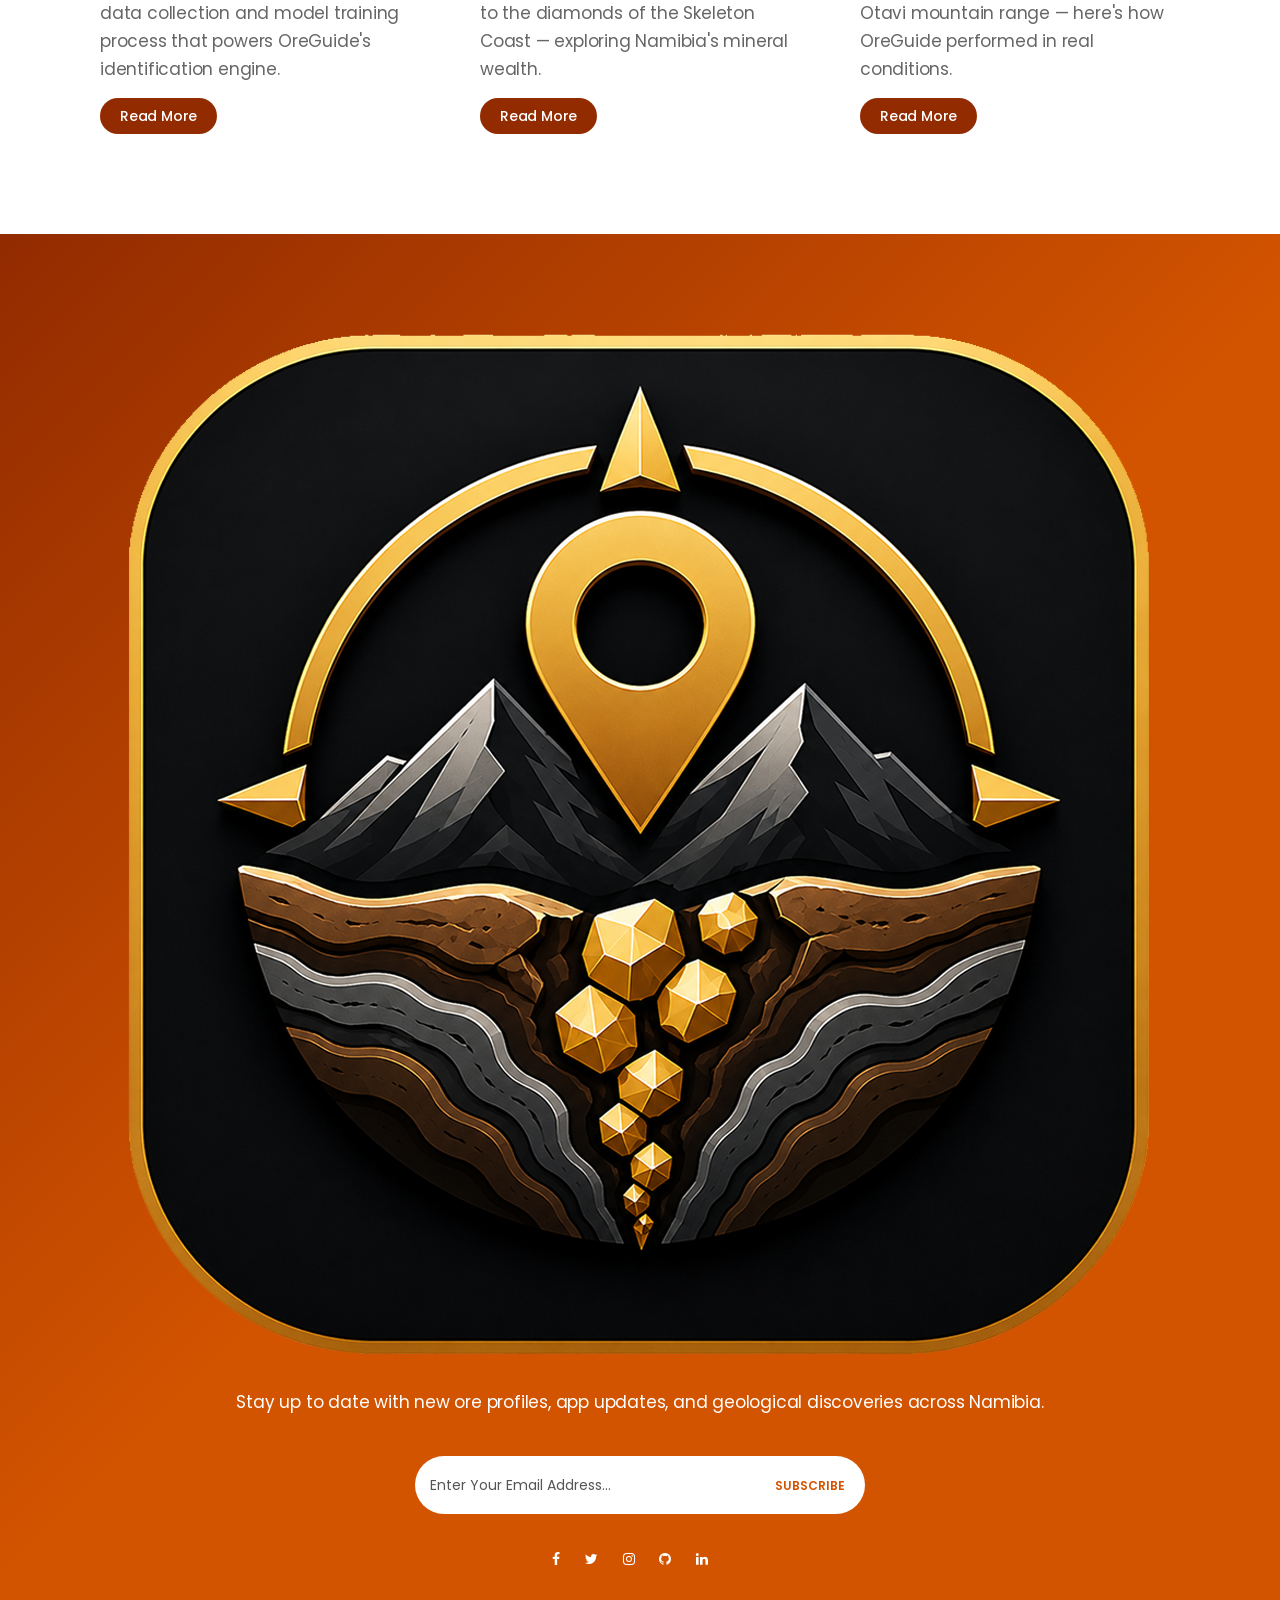
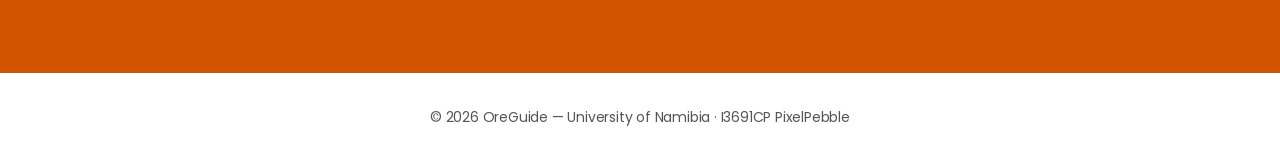
==== commit b0f81c08: "f" ====
--- a/public/index.html
+++ b/public/index.html
@@ -48,7 +48,6 @@
                 color: #fff;
             }
 
-            /* --- REPLACE FROM HERE --- */
             /* Responsive Slider Screenshot Constraints */
             .screenshots-section .swiper-container {
                 width: 100%;
@@ -59,7 +58,7 @@
             /* Mobile View overrides (keeps your mobile layout pristine) */
             @media (max-width: 991px) {
                 .screenshots-section .swiper-container {
-                    max-width: 260px;
+                    max-width: 320px; /* ADJUSTED: Increased from 260px to make screenshots larger on mobile viewports */
                 }
             }
 
@@ -80,7 +79,6 @@
                 border-radius: 28px;
                 box-shadow: 0 12px 24px rgba(0,0,0,0.18);
             }
-            /* --- TO HERE --- */
         </style>
 
         <script src="js/vendor/modernizr-2.8.3-respond-1.4.2.min.js"></script>
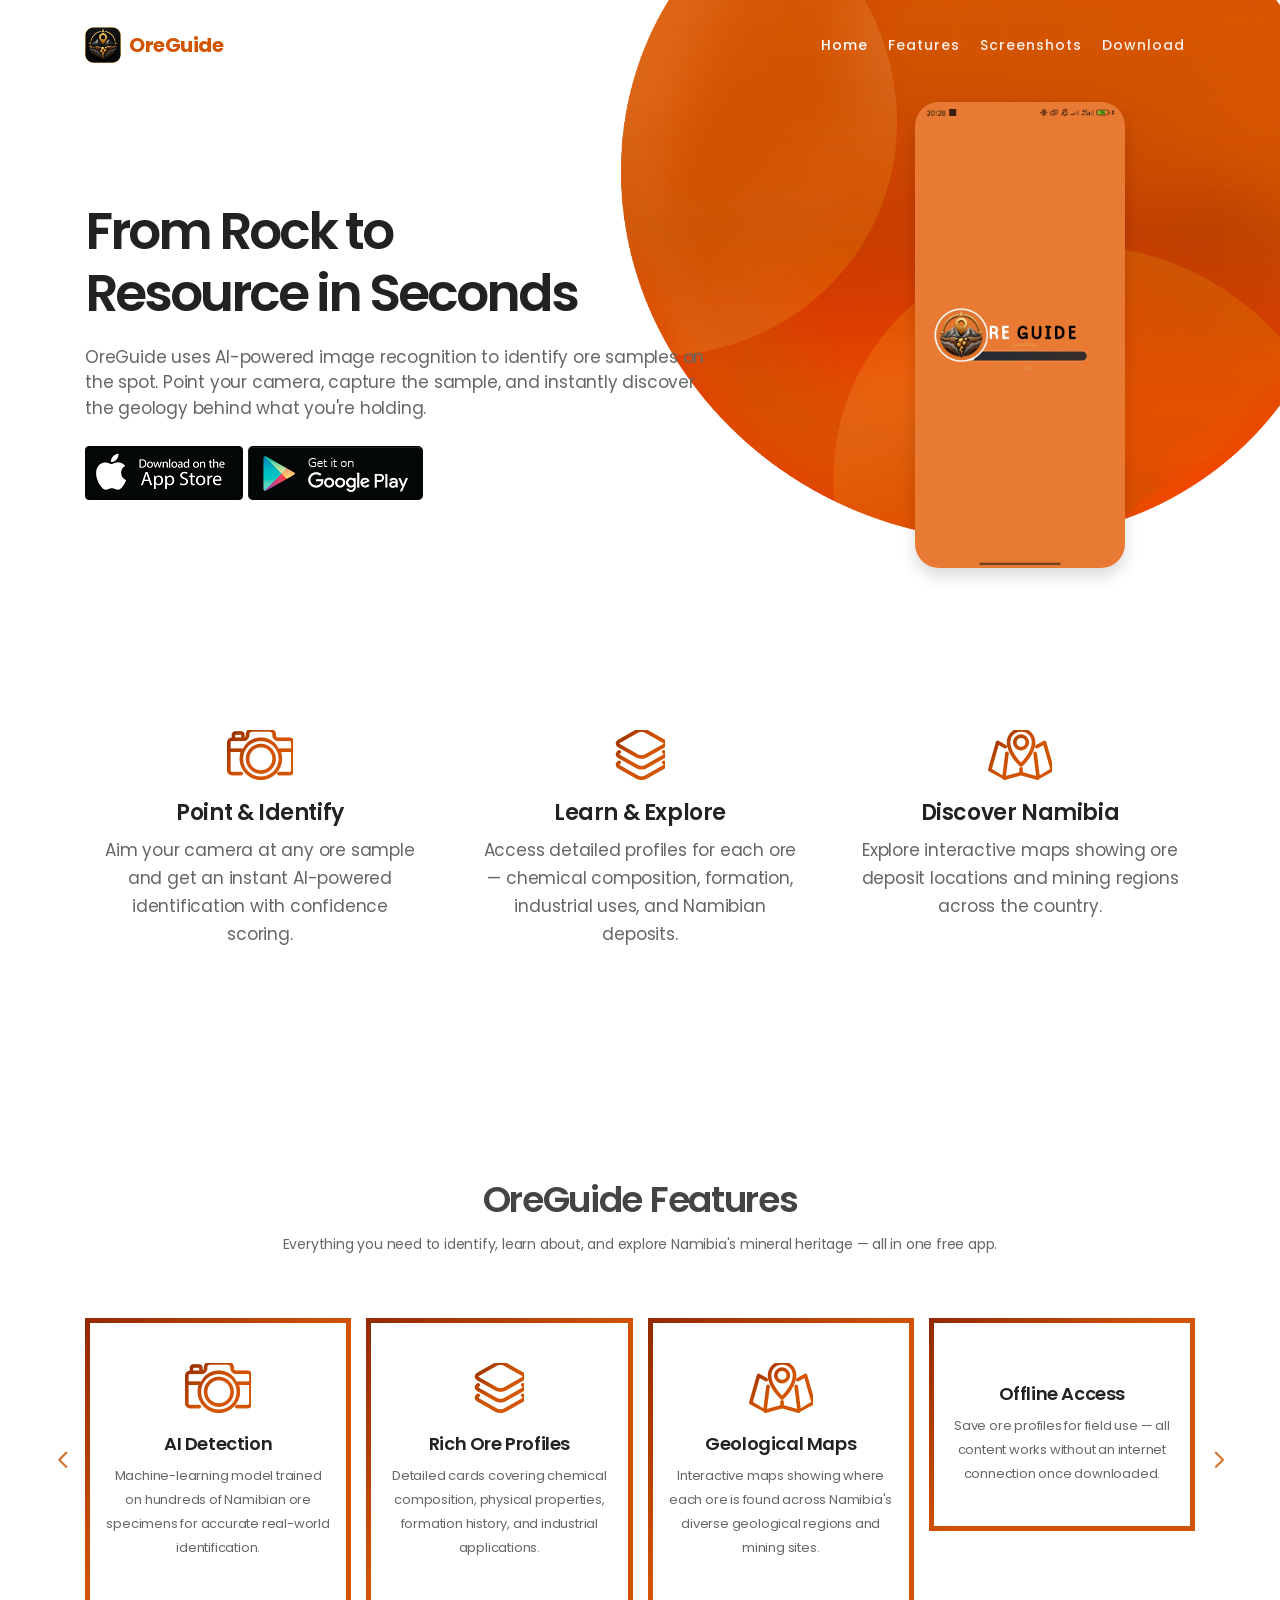
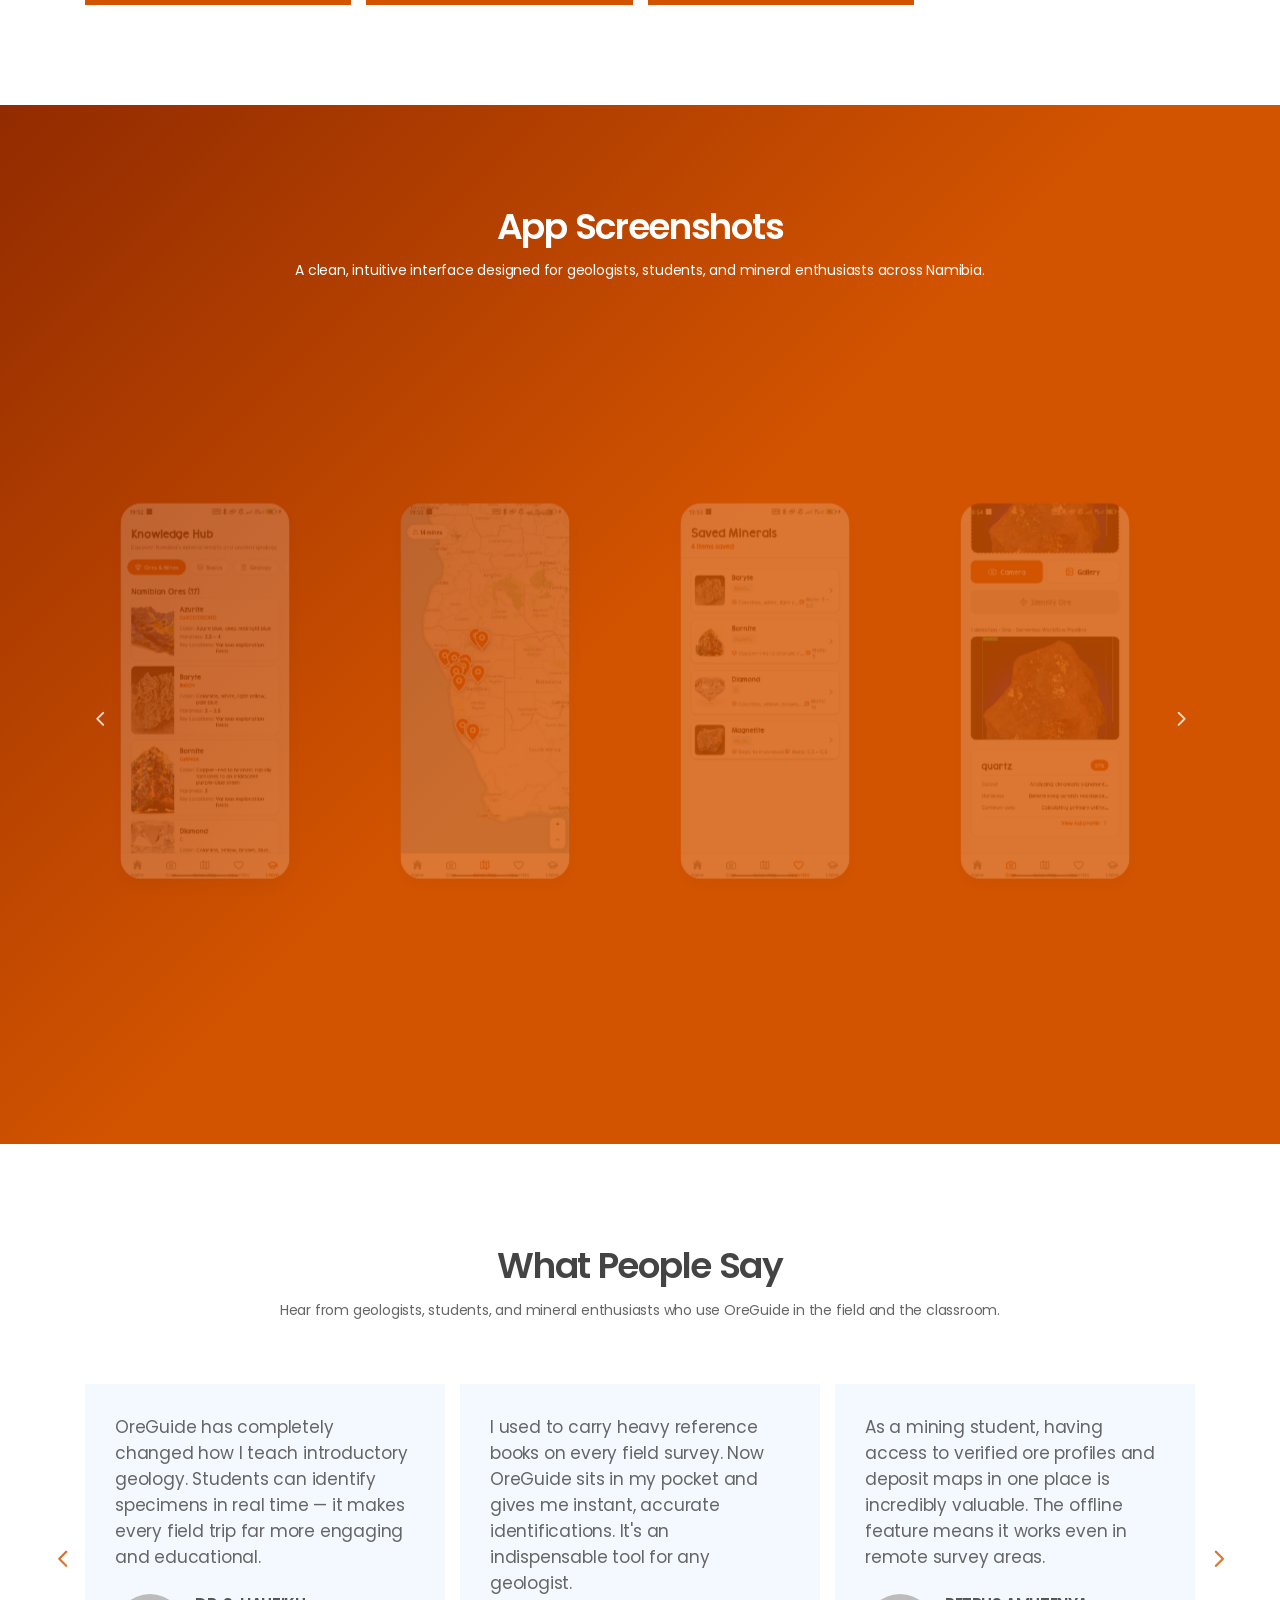
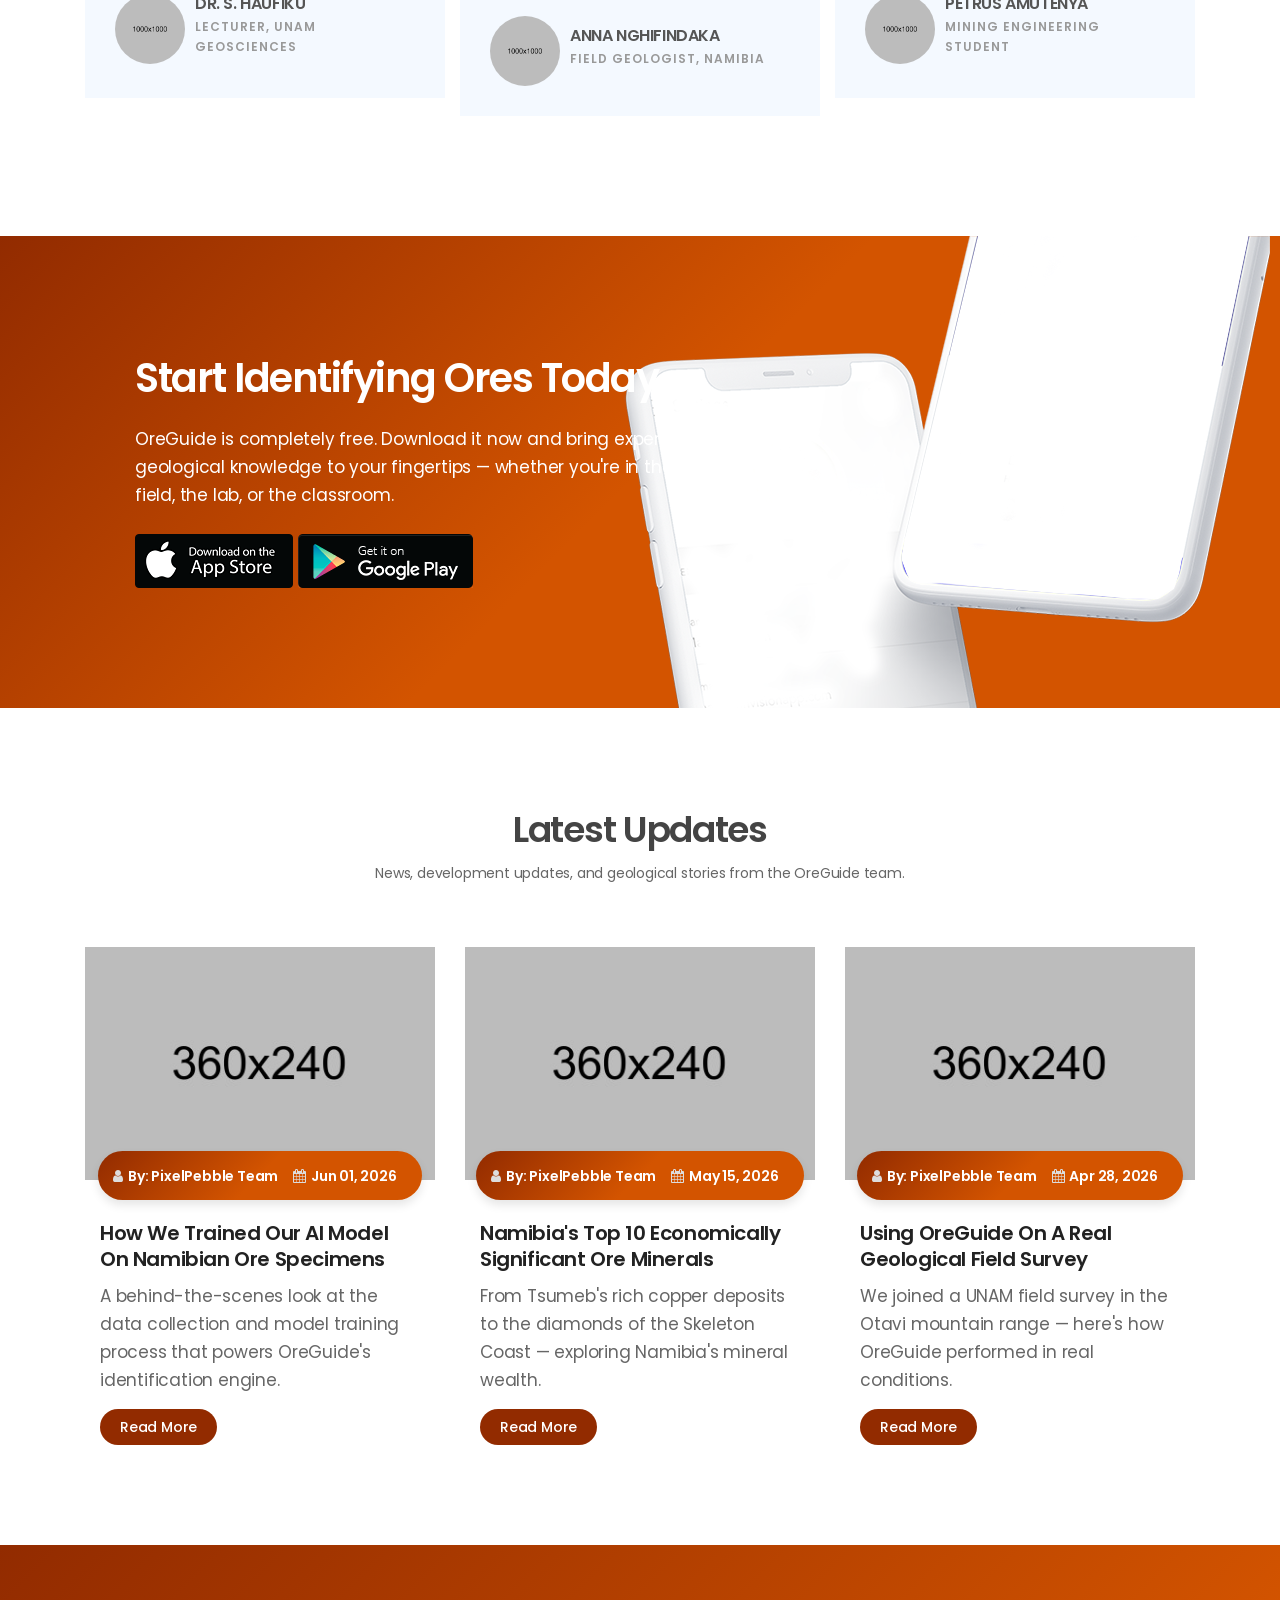
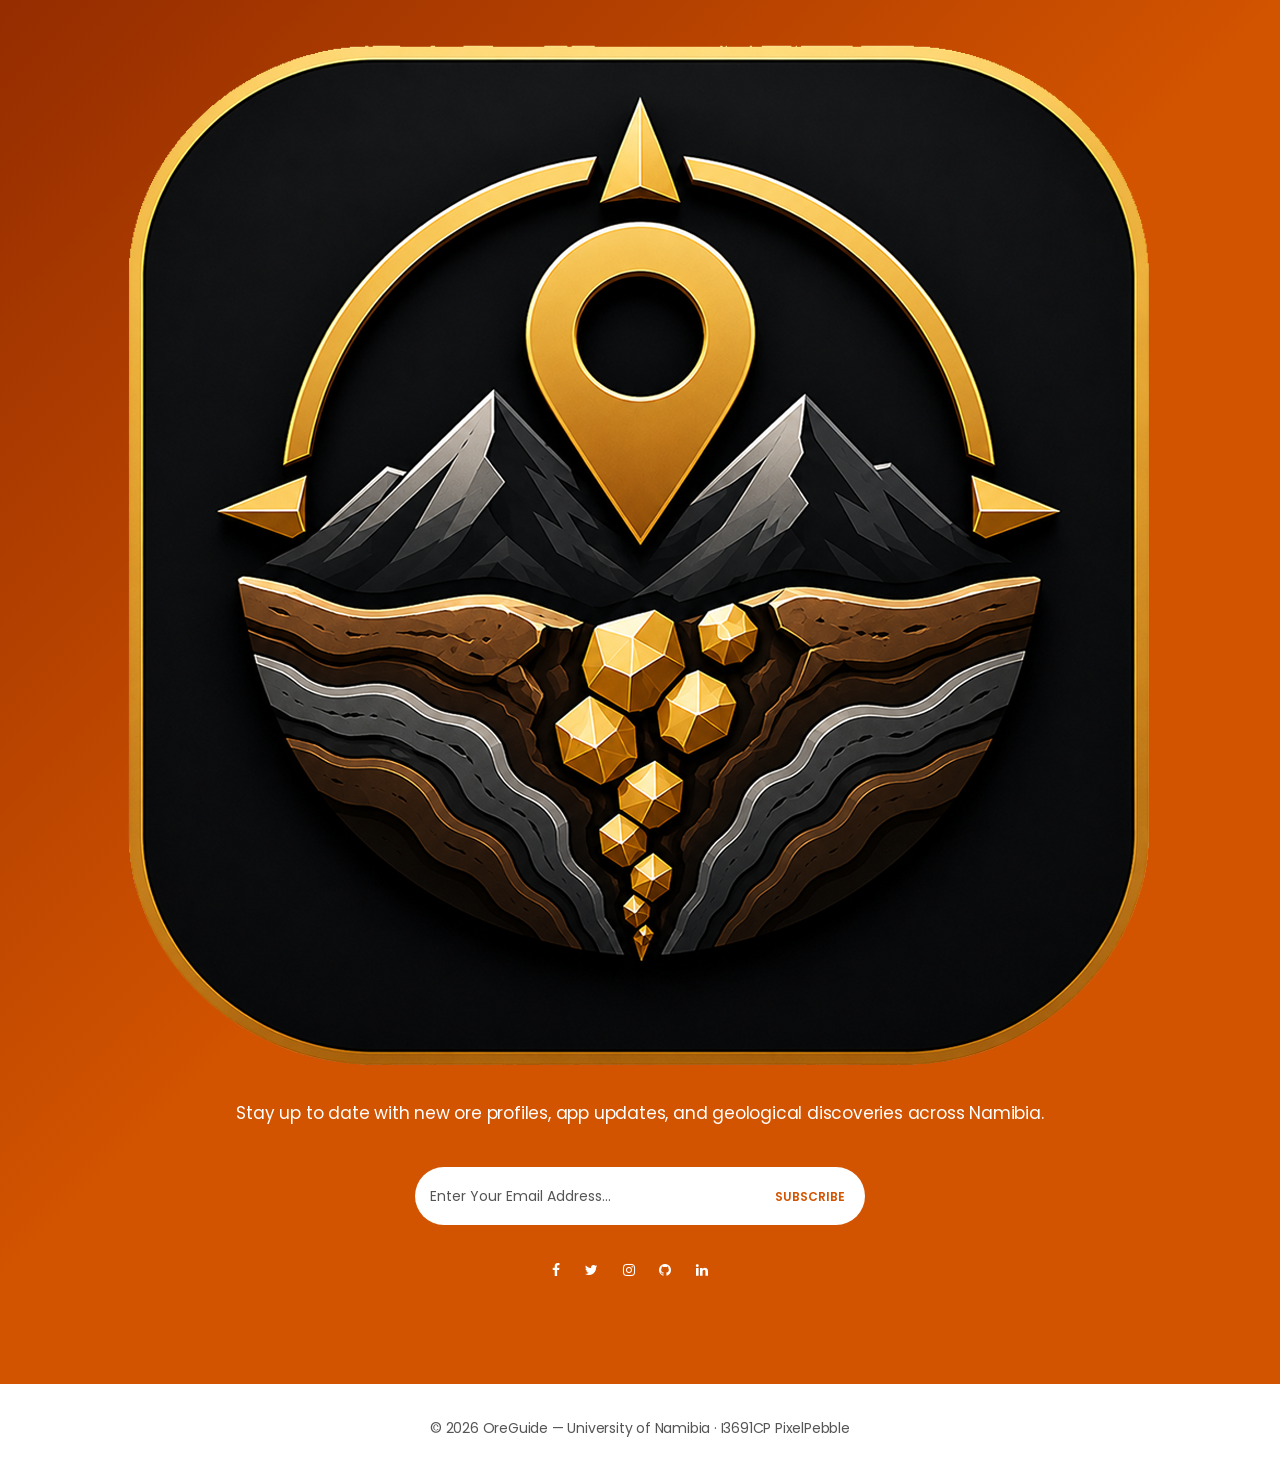
==== commit eb4b8270: "f" ====
--- a/public/index.html
+++ b/public/index.html
@@ -63,22 +63,20 @@
             }
 
             /* PC/Desktop View updates */
-            @media (min-width: 992px) {
-                .screenshots-section .swiper-container {
-                    max-width: 1140px; /* Allows the carousel to stretch full-width on PC */
-                }
-                .screenshots-section .mobile-mock {
-                    display: none !important; /* Hides the white phone graphic container on PC */
-                }
-            }
-
-            .screenshots-section .swiper-slide img {
-                width: 100% !important;
-                height: auto !important;
-                object-fit: contain;
-                border-radius: 28px;
-                box-shadow: 0 12px 24px rgba(0,0,0,0.18);
-            }
+@media (min-width: 992px) {
+    .screenshots-section .swiper-container {
+        width: 100% !important;  /* CRITICAL: Overrides the template's fixed mobile width */
+        max-width: 1140px;       /* Allows the carousel to stretch beautifully on wide screens */
+        margin: 0 auto;
+    }
+    .screenshots-section .mobile-mock {
+        display: none !important; /* Hides the white phone graphic container on PC */
+    }
+    /* Safe fallback: ensures slides maintain a crisp mobile aspect ratio on desktop */
+    .screenshots-section .swiper-slide {
+        width: 260px !important;  /* Sets a clean, standard width per phone screenshot column */
+    }
+}
         </style>
 
         <script src="js/vendor/modernizr-2.8.3-respond-1.4.2.min.js"></script>
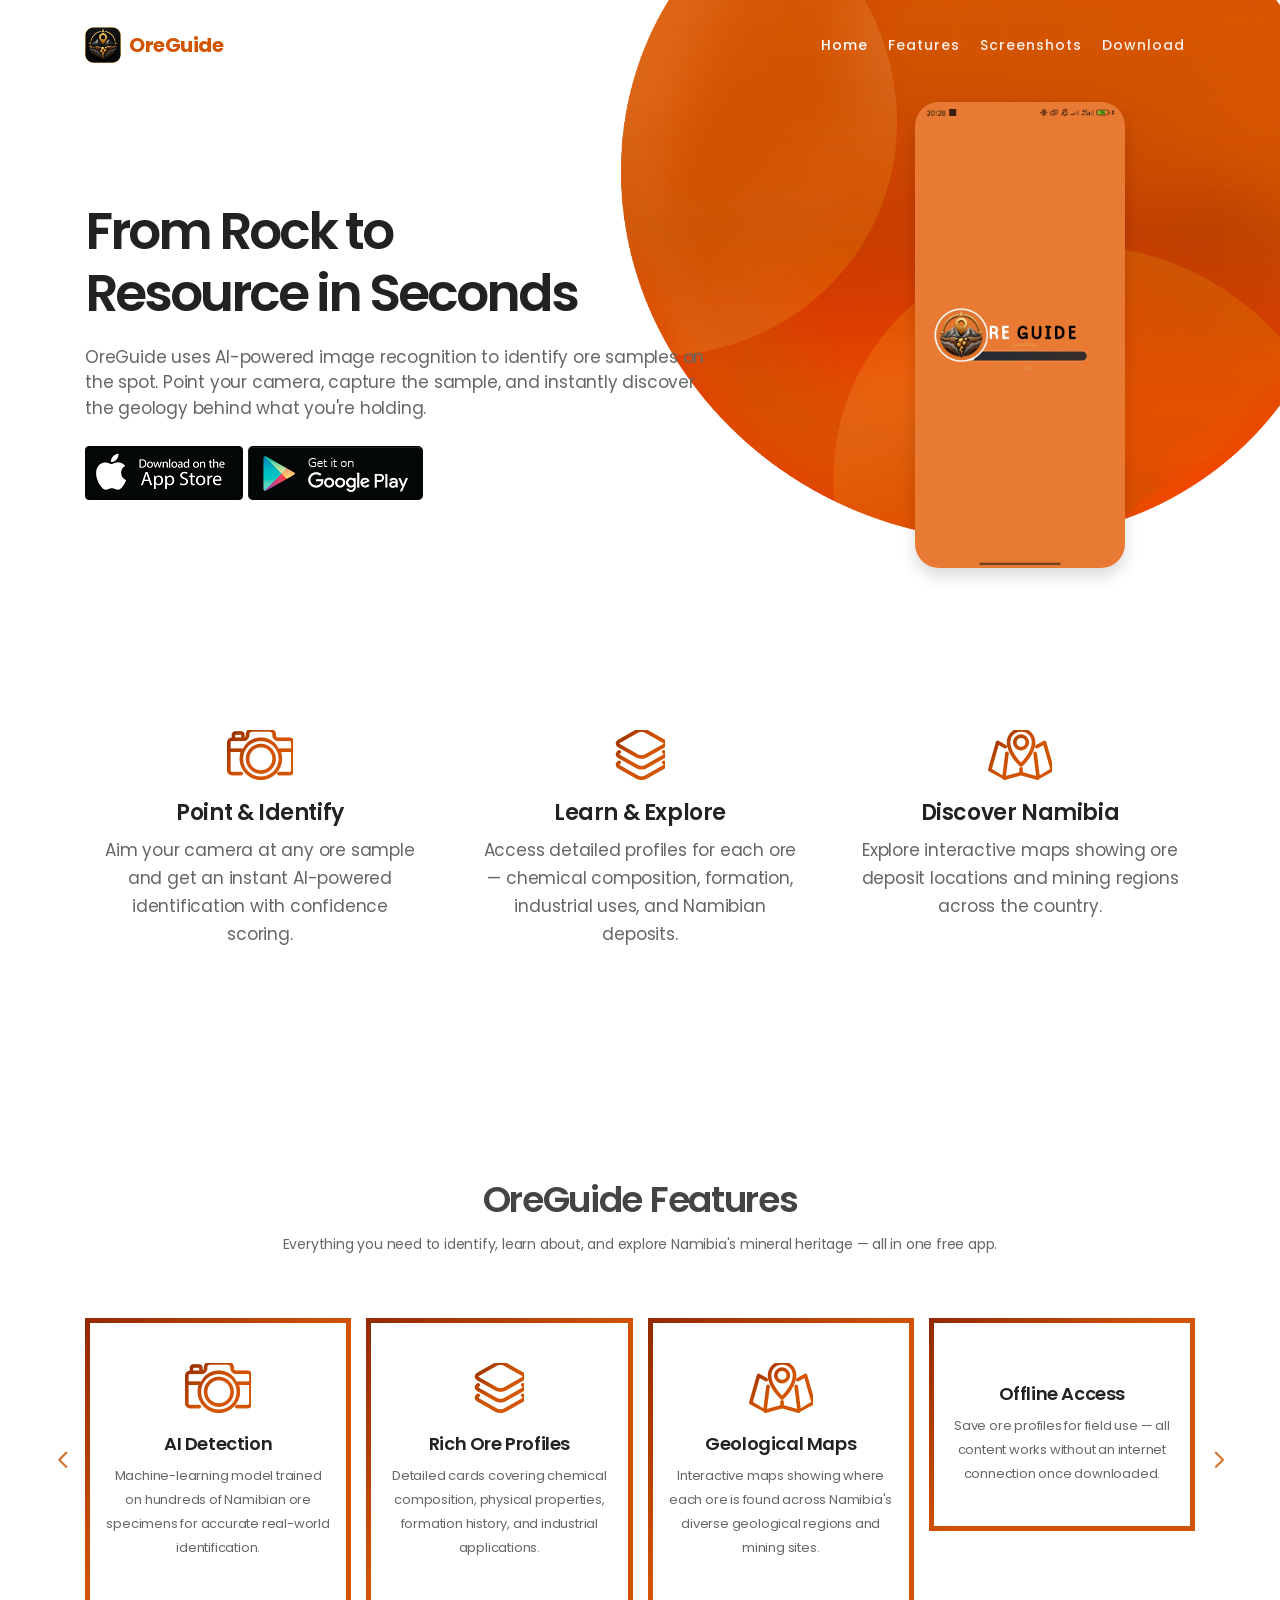
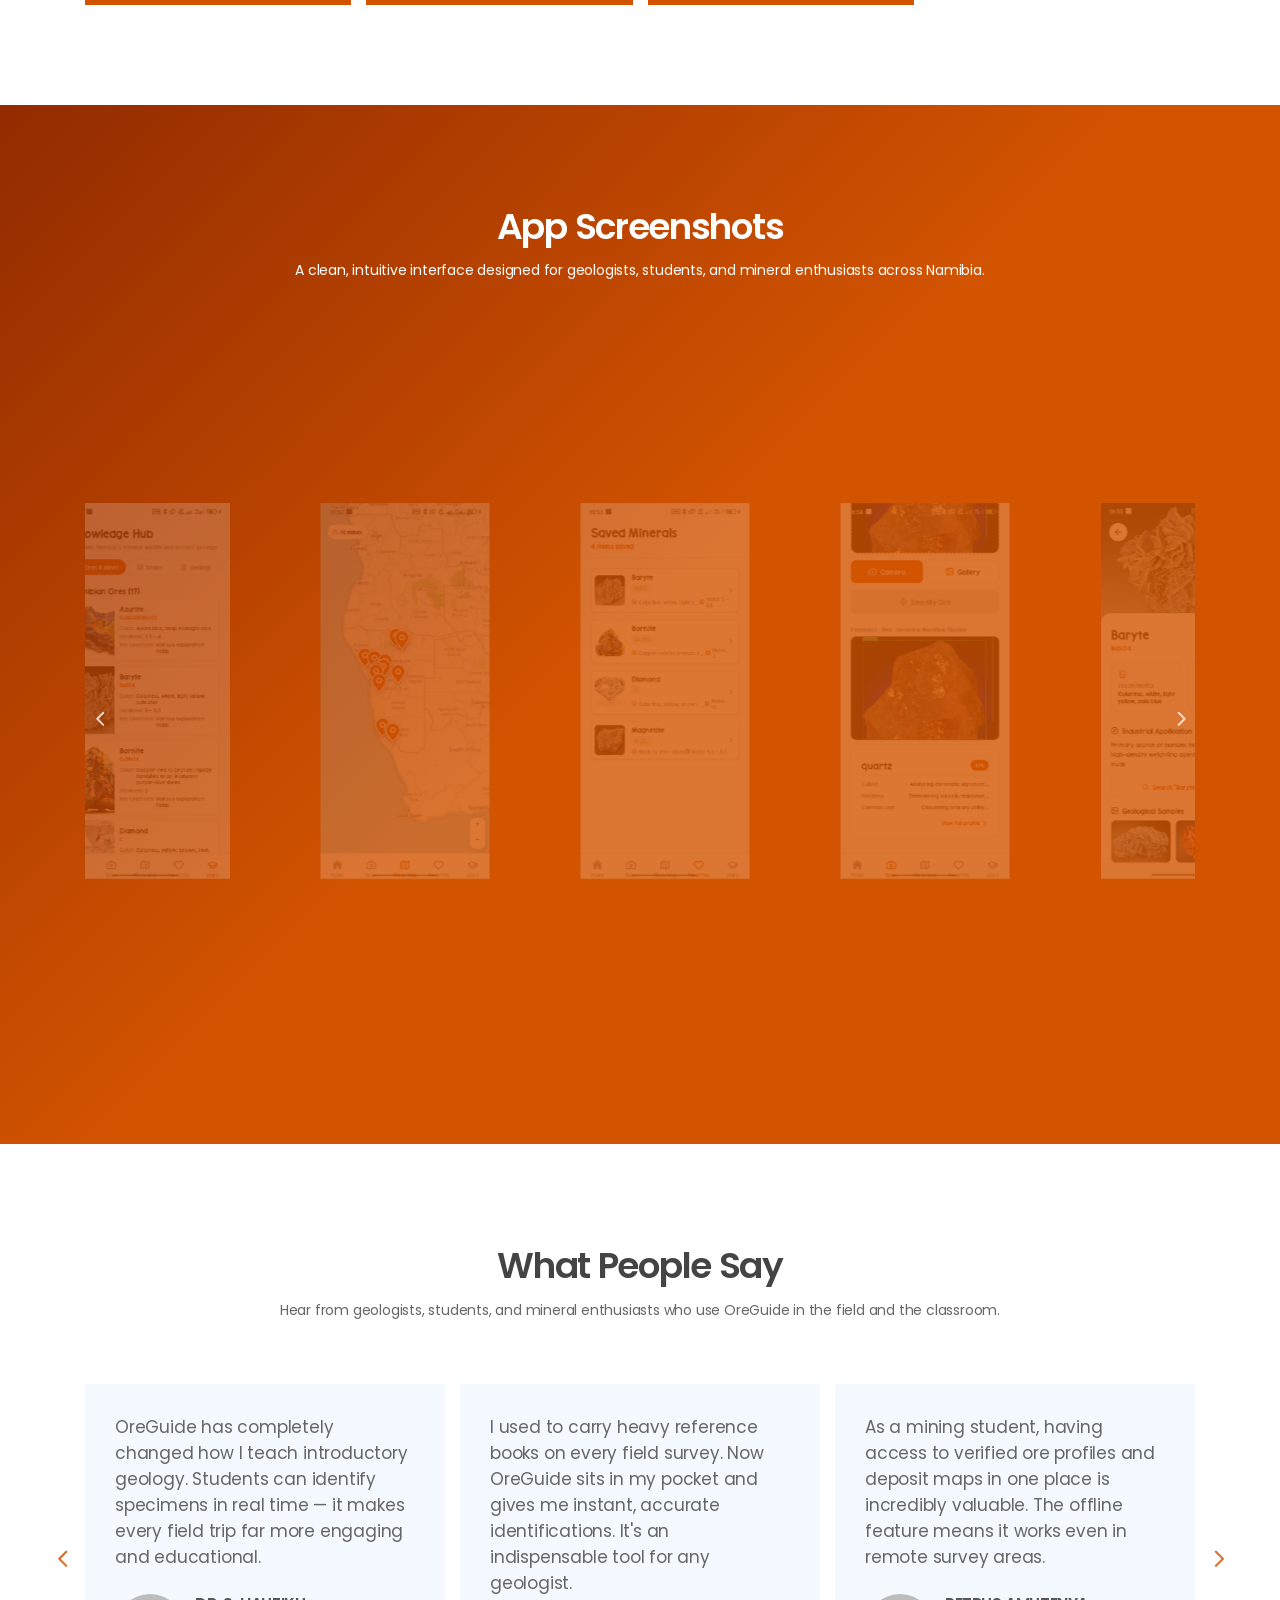
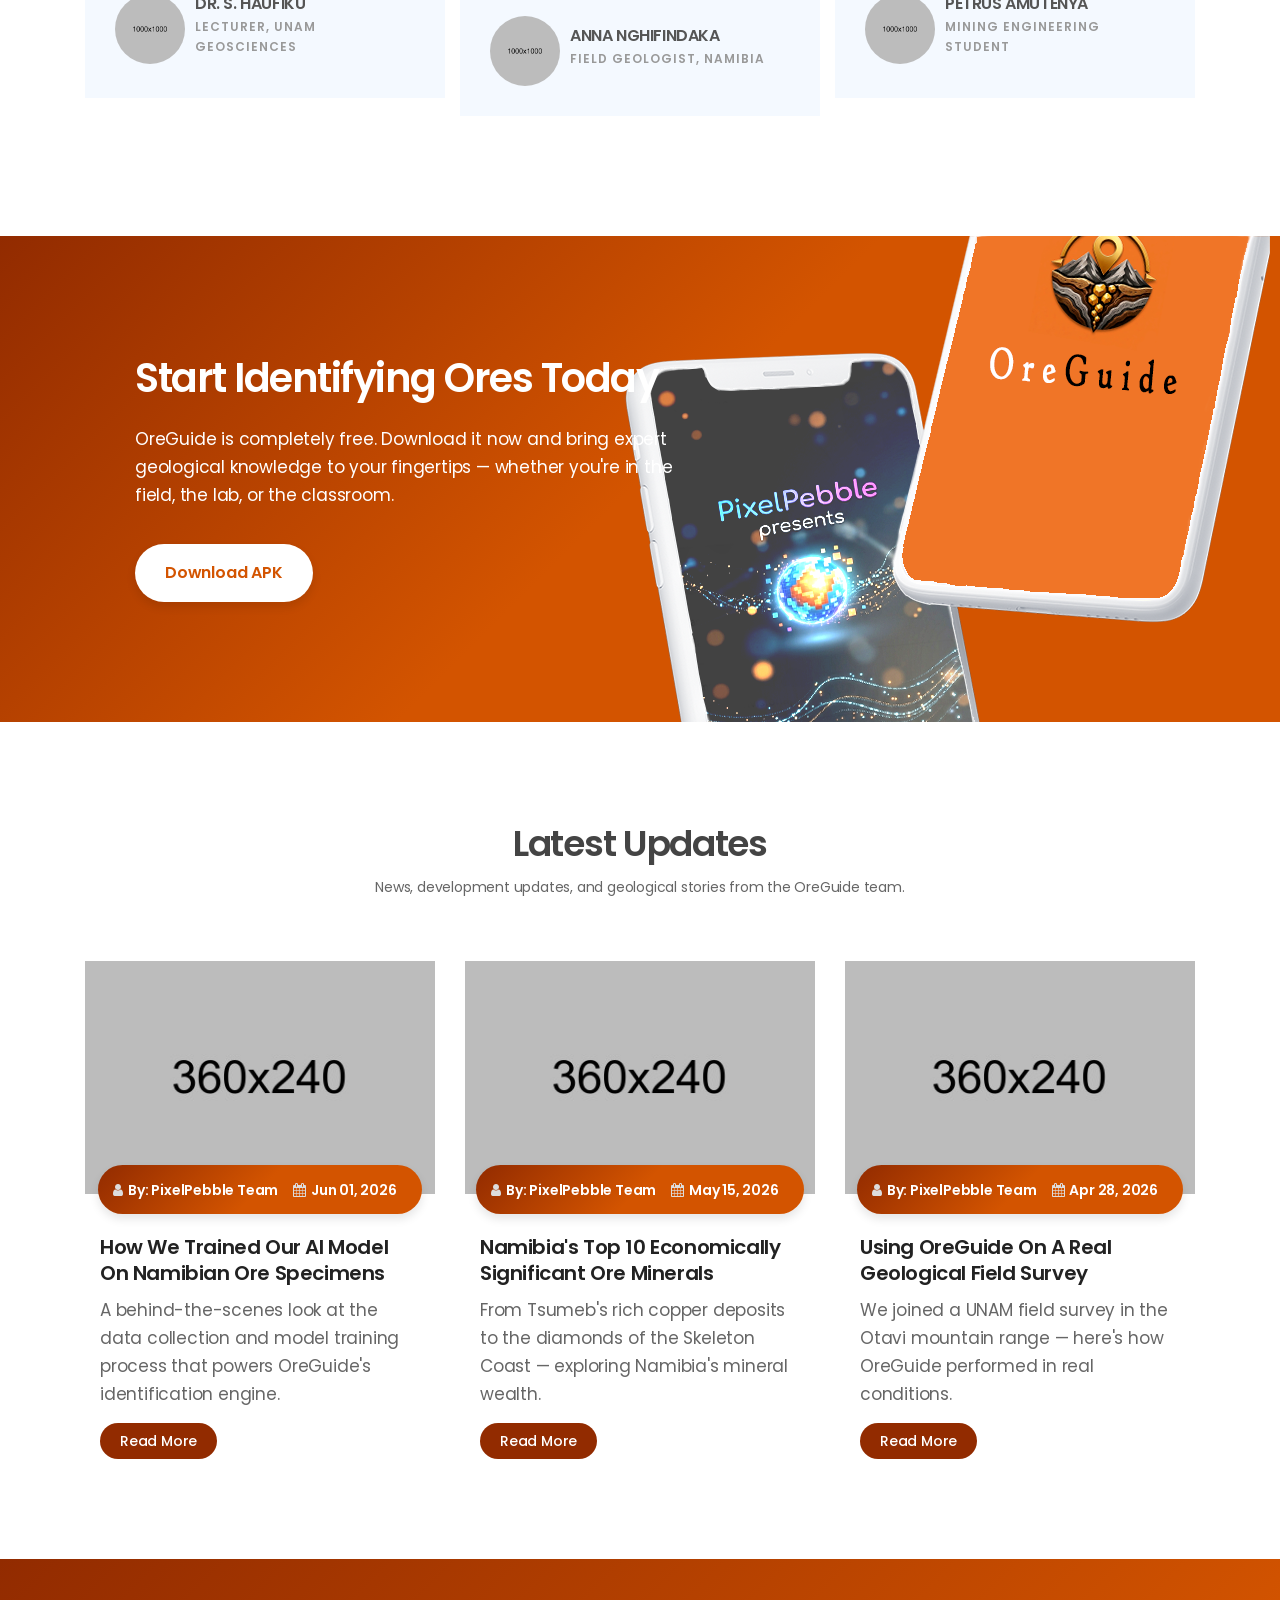
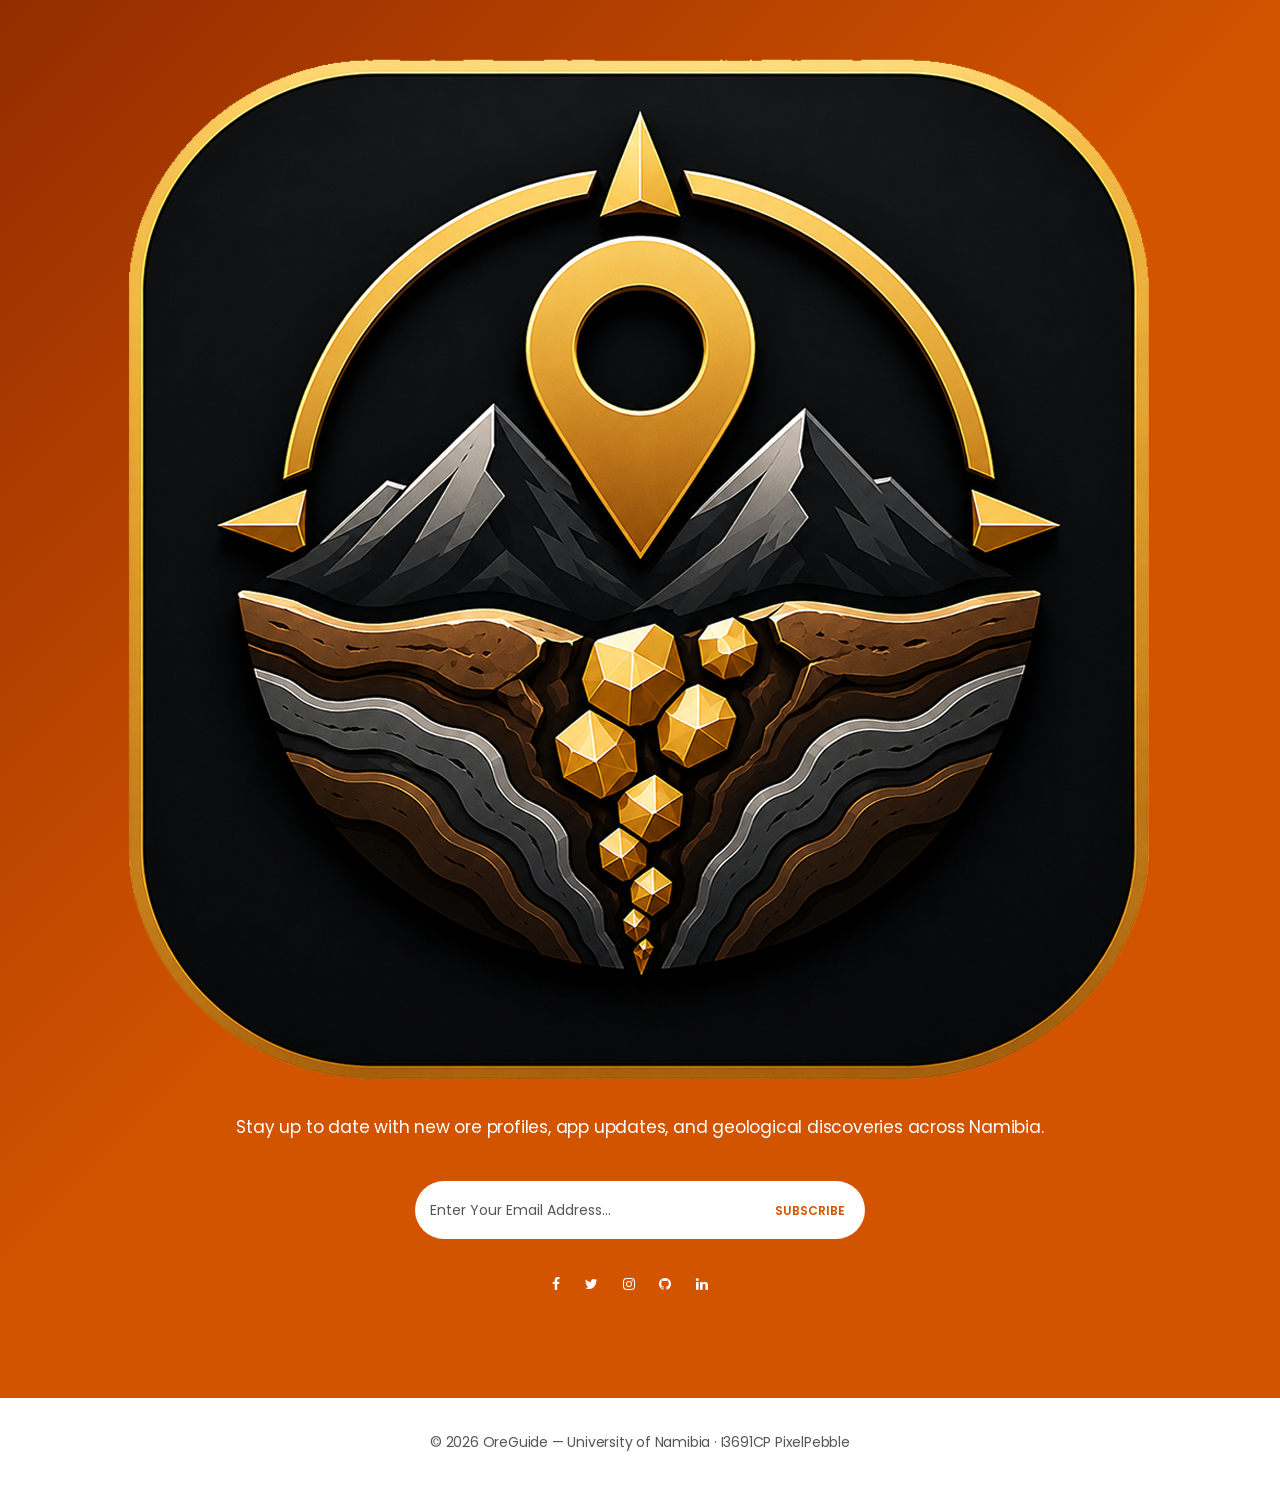
==== commit df10a20a: "apk download apk" ====
--- a/public/index.html
+++ b/public/index.html
@@ -282,8 +282,7 @@
                         <div class="download-content">
                             <h2>Start Identifying Ores Today</h2>
                             <p>OreGuide is completely free. Download it now and bring expert geological knowledge to your fingertips — whether you're in the field, the lab, or the classroom.</p>
-                            <a class="download-btn" href="#"><img src="img/appstore.png" alt="Download on the App Store"></a>
-                            <a class="download-btn" href="#"><img src="img/playstore.png" alt="Get it on Google Play"></a>
+                            <a href="downloads/oreguide.apk" download="OreGuide.apk" style="background-color: #fff; color: #D35400; padding: 15px 30px; font-size: 16px; font-weight: 600; border-radius: 30px; display: inline-block; margin-top: 10px; box-shadow: 0 5px 10px rgba(0,0,0,0.1);">Download APK</a>
                         </div>
                     </div>
                     <div class="download-mockup"></div>
--- a/public/css/main.css
+++ b/public/css/main.css
@@ -1,3 +1,4 @@
+/*main.css
 /* Appium By IconicThemes */
 
 /* ==========================================================================
@@ -513,7 +514,7 @@
     position: relative;
 }
 .hero-moc{
-    background-image: url(../img/hero-mockup.png);
+    background-image: url('../img/hero-mockup.png');
     background-position: bottom right;
     background-repeat: no-repeat;
     content: "";
@@ -895,7 +896,7 @@
     z-index: 1;
 }
 .download-mockup{
-    background-image: url(../img/download-mockup.png);
+    background-image: url('../img/download-mockup.png');
     background-repeat: no-repeat;
     background-position: right top;
     content: "";
@@ -1178,7 +1179,7 @@
         padding: 60px 20px;
     }
     .download-mockup {
-        display: none;
+        
     }
     .slicknav_menu {
         display: block;
@@ -1187,19 +1188,57 @@
 }
 
 /* ==========================================================================
-   OreGuide App Screenshot Carousel Responsiveness
+   OreGuide App Screenshot Carousel Responsiveness Fix
    ========================================================================== */
-.screenshots-section .swiper-container {
-    width: 100%;
-    max-width: 390px; /* Marginally increased size target on PC viewports */
-    margin: 0 auto;
-    position: relative;
-}
-
-.screenshots-section .swiper-slide img {
-    width: 100% !important;
-    height: auto !important;
-    object-fit: contain;
-    border-radius: 32px; /* Keeps corners clean inside the mockup frame */
-    box-shadow: 0 12px 24px rgba(0,0,0,0.18);
+
+/* 1. Desktop & Laptop Viewports */
+@media (min-width: 992px) {
+    .screenshots-section .swiper-container {
+        max-width: 1170px !important; /* Lets the container stretch wide on PC screens */
+        width: 100%;
+        margin: 0 auto;
+    }
+    .swiper-container .screen {
+        width: 212px !important; /* Retains perfect theme proportions on desktop */
+        height: 376px !important;
+    }
+}
+
+/* ==========================================================================
+   Mobile Screenshot Expansion Override
+   ========================================================================== */
+@media (max-width: 991px) {
+    /* 1. Force the outer carousel container to take up 85% of the phone's screen width */
+    .screenshots-section .swiper-container,
+    #screenshot-carousel {
+        max-width: 85% !important; 
+        width: 100% !important;
+        margin: 0 auto !important;
+        padding: 15px 0 30px 0 !important;
+    }
+
+    /* 2. Strip away any hardcoded pixel widths on the inner slide structure */
+    .screenshots-section .swiper-slide,
+    .screenshots-section .screen,
+    .screenshots-section .mobile-mock {
+        width: 100% !important;
+        max-width: 100% !important;
+        height: auto !important;
+    }
+
+    /* 3. Scale the actual screenshot image to fill the expanded container */
+    .screenshots-section .swiper-slide img {
+        width: 100% !important;
+        height: auto !important;
+        display: block;
+        border-radius: 24px; /* Sleek, modern corner rounding for mobile UI frames */
+        box-shadow: 0 12px 28px rgba(0, 0, 0, 0.25); /* Adds clean depth separating it from the background */
+    }
+}
+
+/* 3. Ultra-Compact Mobile Viewports */
+@media (max-width: 480px) {
+    .screenshots-section .swiper-container {
+        max-width: 245px !important; /* Gracefully shrinks the phone frame width on small screens */
+    }
 }
--- a/public/css/responsive.css
+++ b/public/css/responsive.css
@@ -44,11 +44,24 @@
         display: none;
     }
     .swiper-container{
-        width: 260px;
+        width: 100%;
+        max-width: 270px; /* Matches device frame dimensions */
+        margin: 0 auto;
     }
     .swiper-container .swiper-slide{ text-align: center; }
     .swiper-container .swiper-slide img,
-    .swiper-container .swiper-slide-active img{ width: 80%!important; }
+    .swiper-container .swiper-slide-active img{ 
+        width: 100%!important; 
+        height: 100%!important;
+        object-fit: cover;
+    }
+    .mobile-mock {
+        width: 100% !important;
+        height: auto !important;
+        aspect-ratio: 270 / 480; /* Maintains frame aspect ratio */
+        max-width: 270px;
+        margin: 0 auto;
+    }
     .swiper-container .swiper-next, 
     .swiper-container .swiper-prev{ display: none; }
     .content-info{
@@ -61,6 +74,9 @@
     .download-btn a{
         margin: 0 5px;
     }
+    .download-btn a img{
+        max-width: 130px;
+    }
     .download-content h2{
         font-size: 24px;
     }
@@ -70,14 +86,13 @@
     .hero-section{
         height: 570px;
     }
-
 }
 /* ---- End of max-width 992px CSS ---- */
 
 
 /* ---- Start of min-width 480px and max-width 768px CSS ---- */
 @media all and (min-width: 480px) and (max-width: 768px) {
-	
+    
 }
 /* ---- End of min-width 480px and max-width 768px CSS ---- */
 
@@ -107,7 +122,7 @@
     }
     .promo-section{ padding-top: 0; }
     .xs-padding{
-    	padding: 15px;
+        padding: 15px;
     }
     .section-heading h2{
         font-size: 30px;
@@ -169,25 +184,43 @@
 
 /* ---- Start of max-width 380px CSS ---- */
 @media all and (max-width: 380px) {
-	
+    
 }
 /* ---- End of max-width 380px CSS ---- */
 
 /* ==========================================================================
-   Carousel Sizing Override Breakpoints
+   OreGuide Mobile Carousel Lock (Place at absolute bottom of responsive.css)
    ========================================================================== */
-@media (max-width: 1199px) {
-    .screenshots-section .swiper-container {
-        max-width: 300px; /* Laptops and smaller desktop monitors */
-    }
-}
 @media (max-width: 991px) {
-    .screenshots-section .swiper-container {
-        max-width: 280px; /* Tablet-sized viewports */
-    }
-}
-@media (max-width: 767px) {
-    .screenshots-section .swiper-container {
-        max-width: 245px; /* Mobile devices */
-    }
-}
+    /* 1. Force the carousel frame to stay wide */
+    .screenshots-section .swiper-container,
+    #screenshot-carousel {
+        max-width: 85% !important; 
+        width: 85% !important;
+        margin: 0 auto !important;
+    }
+
+    /* 2. CRITICAL: Break Swiper's inline JS pixel-width injections */
+    .screenshots-section .swiper-wrapper .swiper-slide {
+        width: 100% !important;
+        max-width: 100% !important;
+        height: auto !important;
+    }
+
+    /* 3. Strip structural constraints from theme frame mockups */
+    .screenshots-section .screen,
+    .screenshots-section .mobile-mock {
+        width: 100% !important;
+        max-width: 100% !important;
+        height: auto !important;
+    }
+
+    /* 4. Ensure the actual images scale up seamlessly */
+    .screenshots-section .swiper-slide img {
+        width: 100% !important;
+        height: auto !important;
+        display: block !important;
+        border-radius: 24px;
+        box-shadow: 0 12px 28px rgba(0, 0, 0, 0.3);
+    }
+}
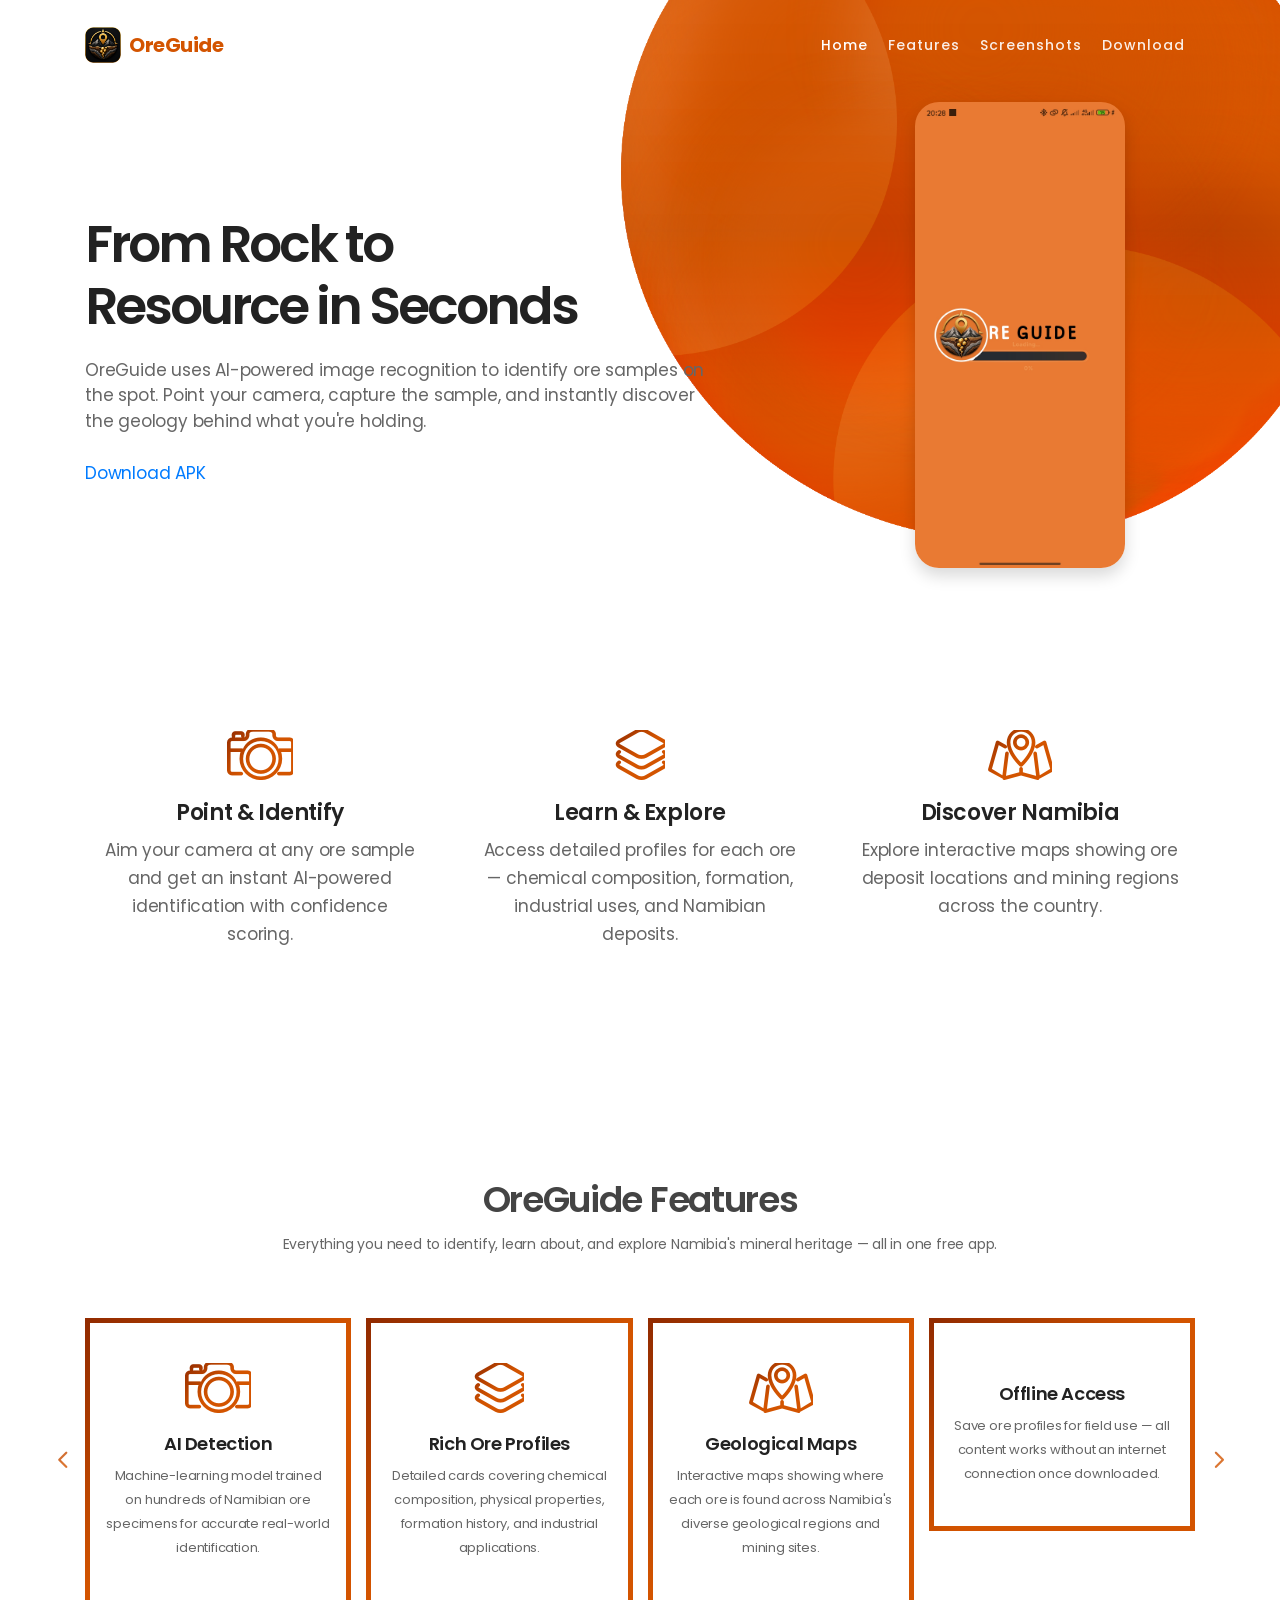
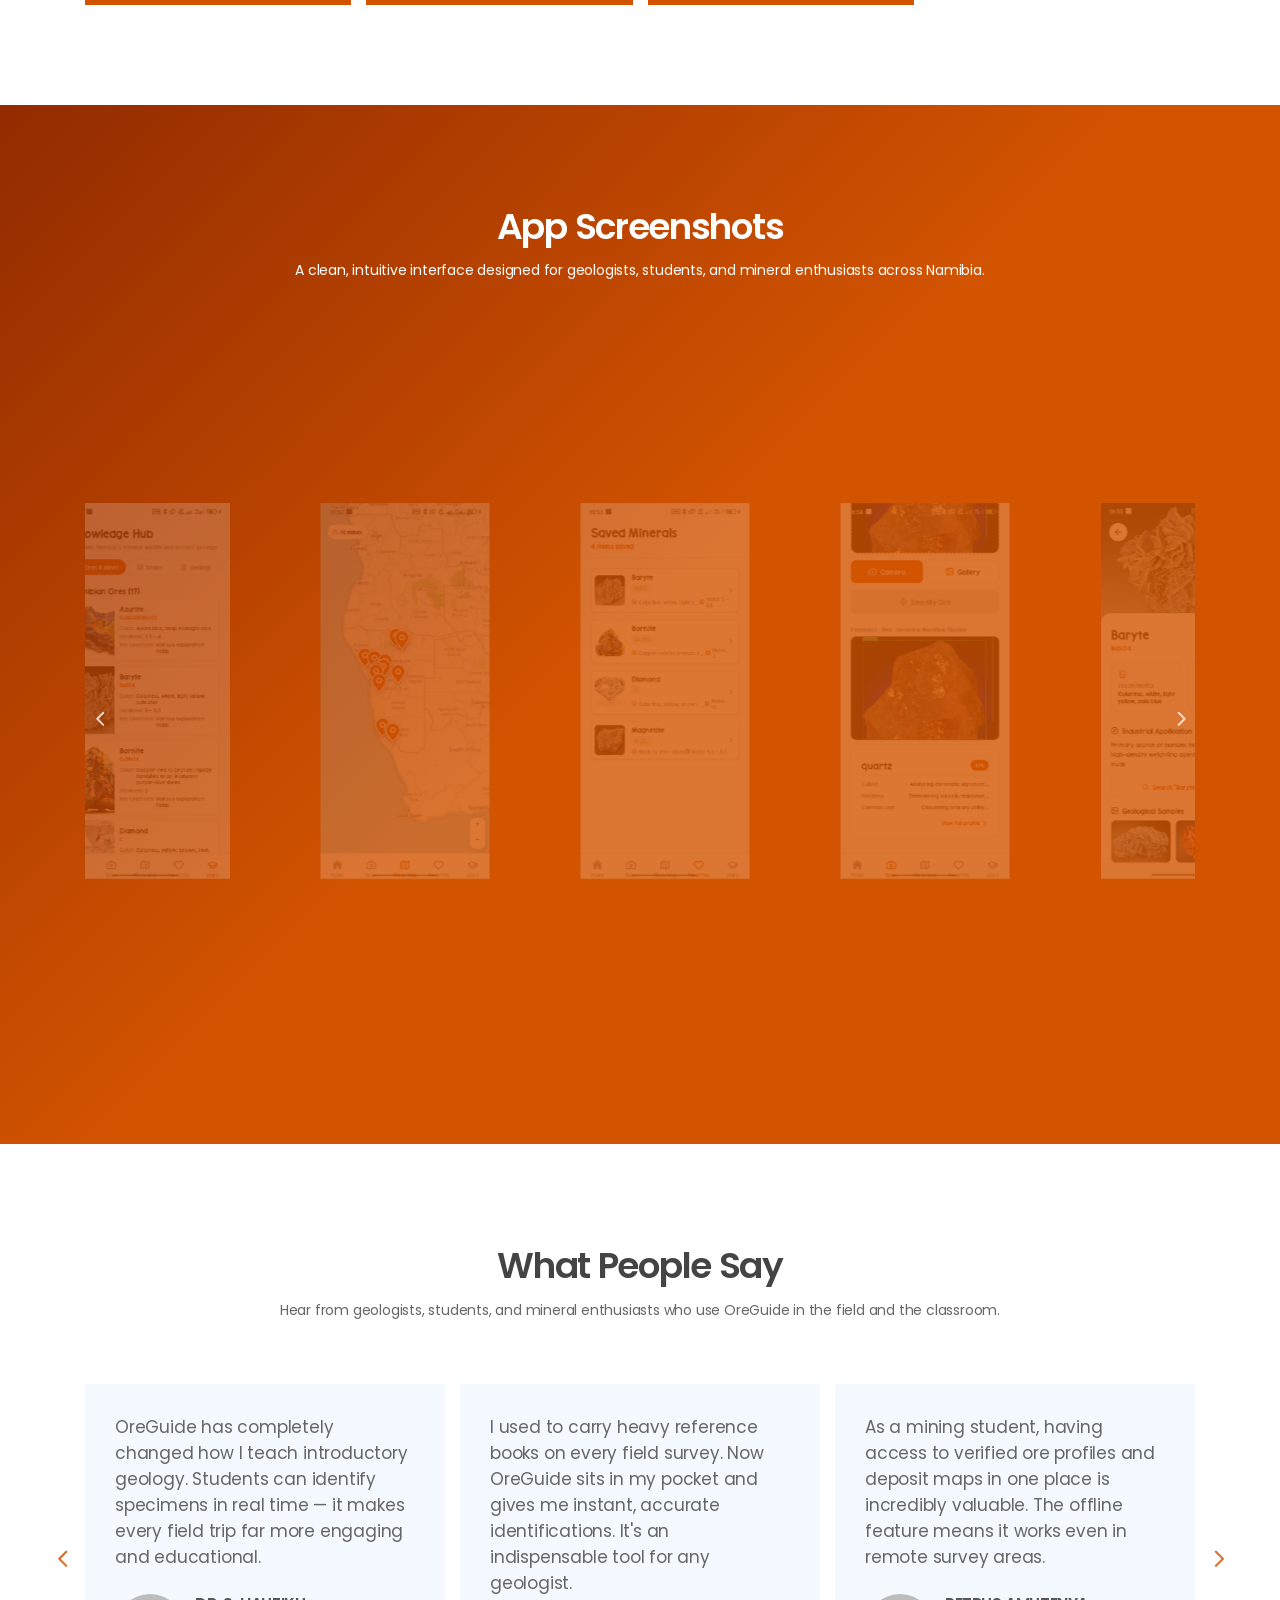
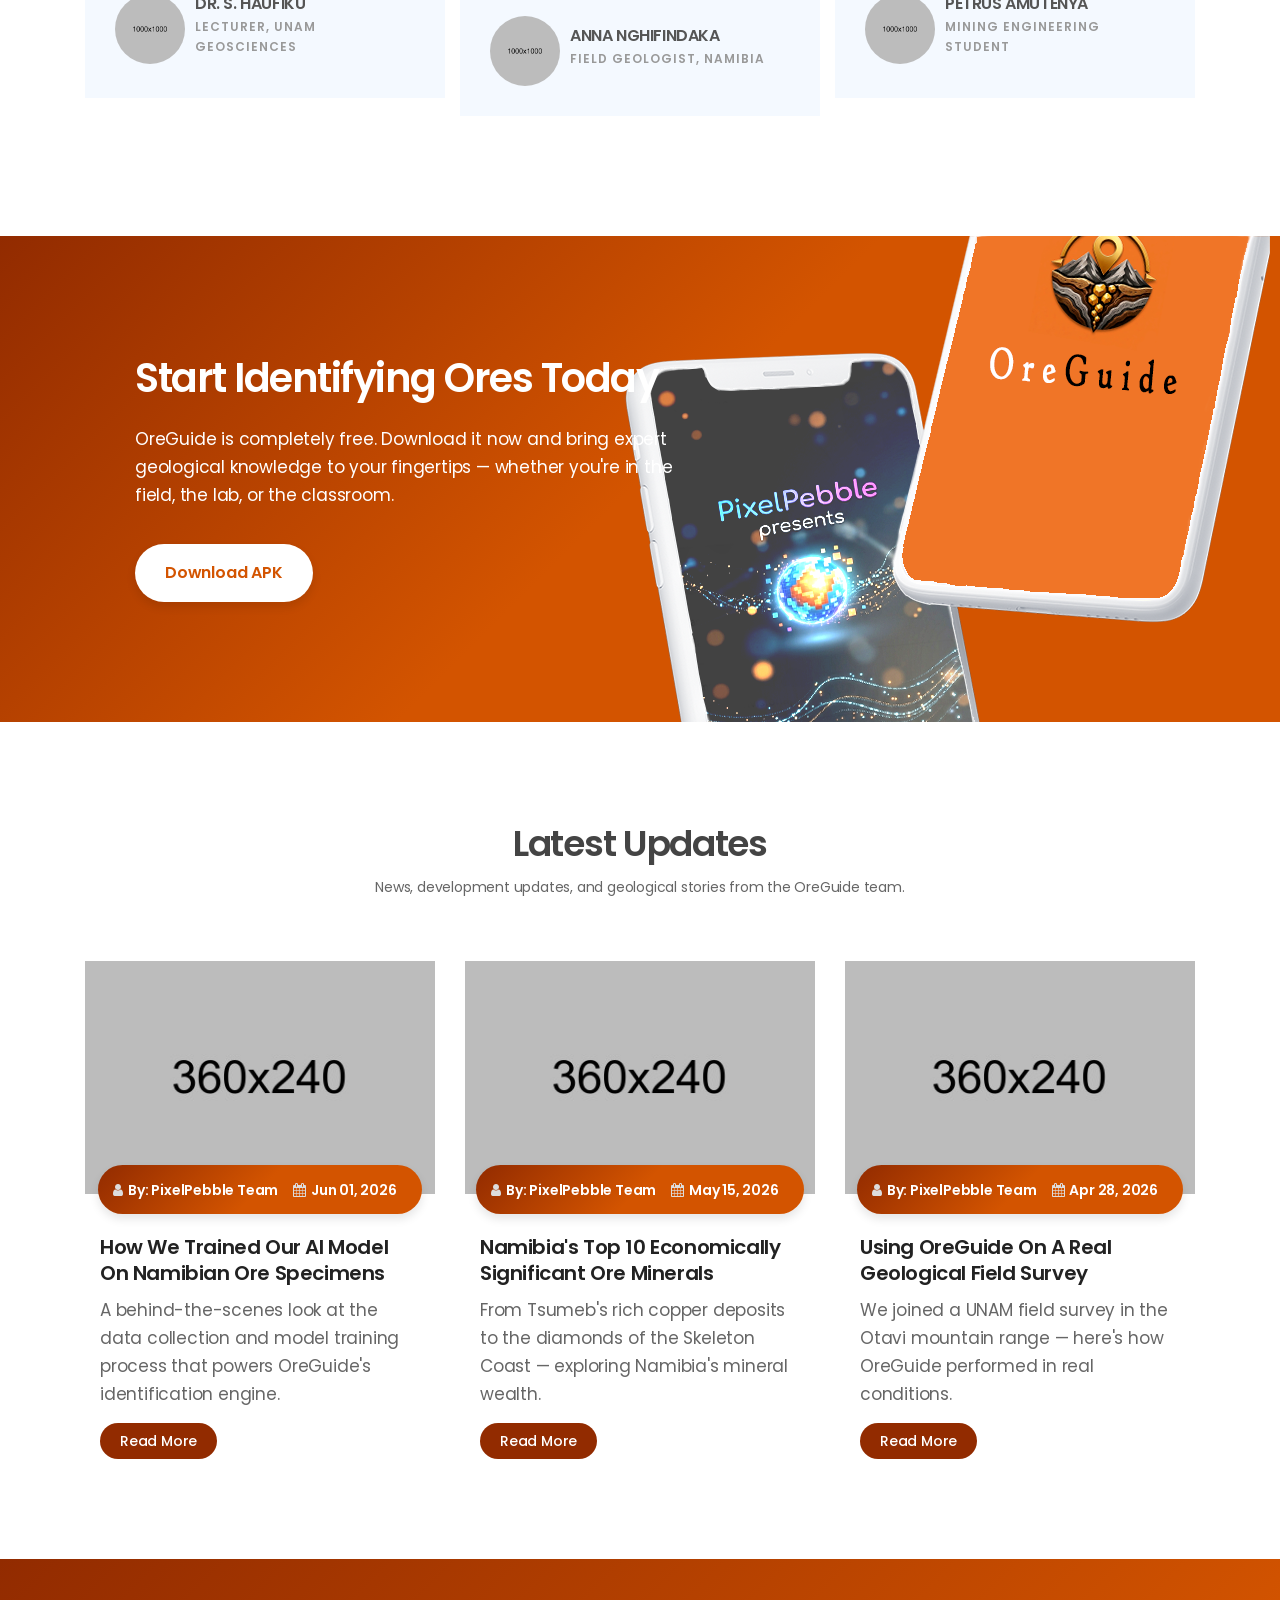
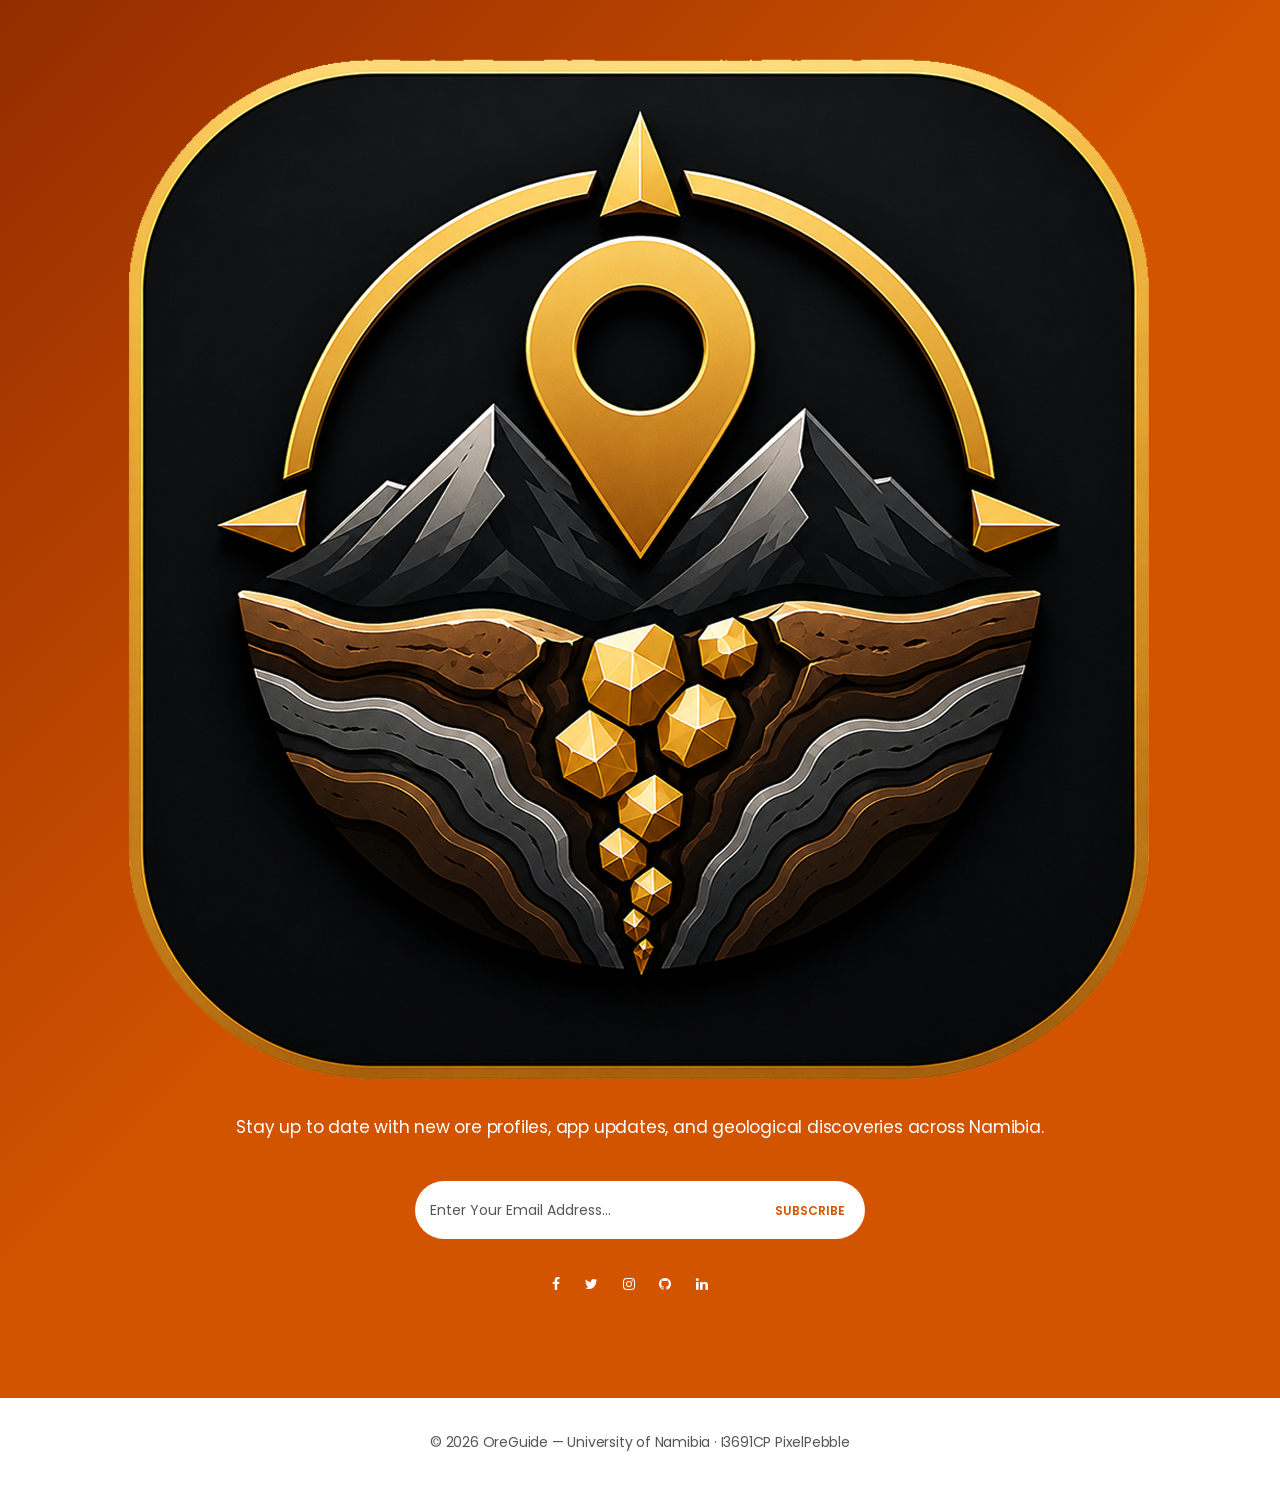
==== commit fbcfbfe6: "Update index.html" ====
--- a/public/index.html
+++ b/public/index.html
@@ -115,8 +115,7 @@
                             <h1>From Rock to<br>Resource in Seconds</h1>
                             <p>OreGuide uses AI-powered image recognition to identify ore samples on the spot. Point your camera, capture the sample, and instantly discover the geology behind what you're holding.</p>
                             <div class="hero-btn">
-                                <a href="#" class="download-btn"><img src="img/appstore.png" alt="Download on the App Store"></a>
-                                <a href="#" class="download-btn"><img src="img/playstore.png" alt="Get it on Google Play"></a>
+                            <a href="downloads/oreguide.apk" download="OreGuide.apk" class="download-btn">Download APK</a>
                             </div>
                         </div>
                     </div>
@@ -353,6 +352,7 @@
                 <div class="subscribe-content">
                     <img class="logo" src="img/logo-light.png" alt="OreGuide">
                     <p>Stay up to date with new ore profiles, app updates, and geological discoveries across Namibia.</p>
+                
                 </div>
                 <div class="subscribe-wrap">
                     <form action="#" class="subscribe-form">
